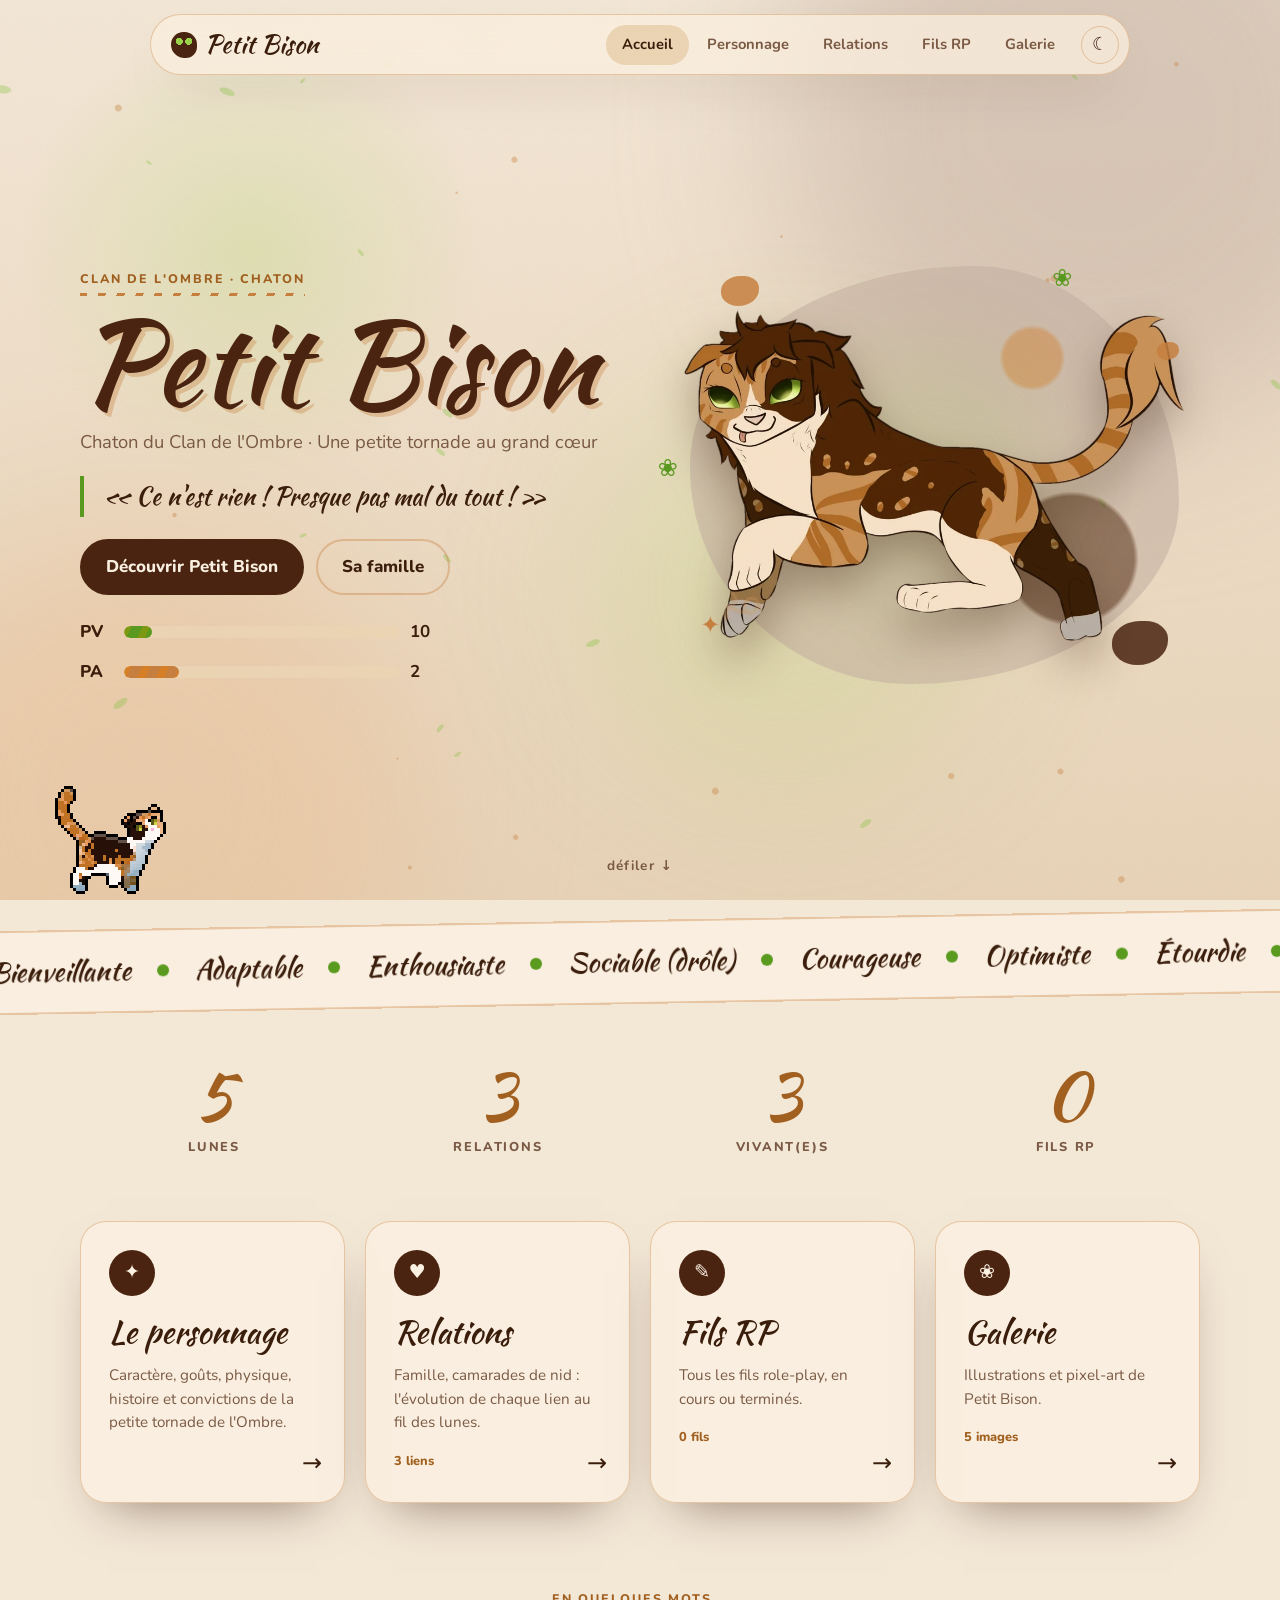
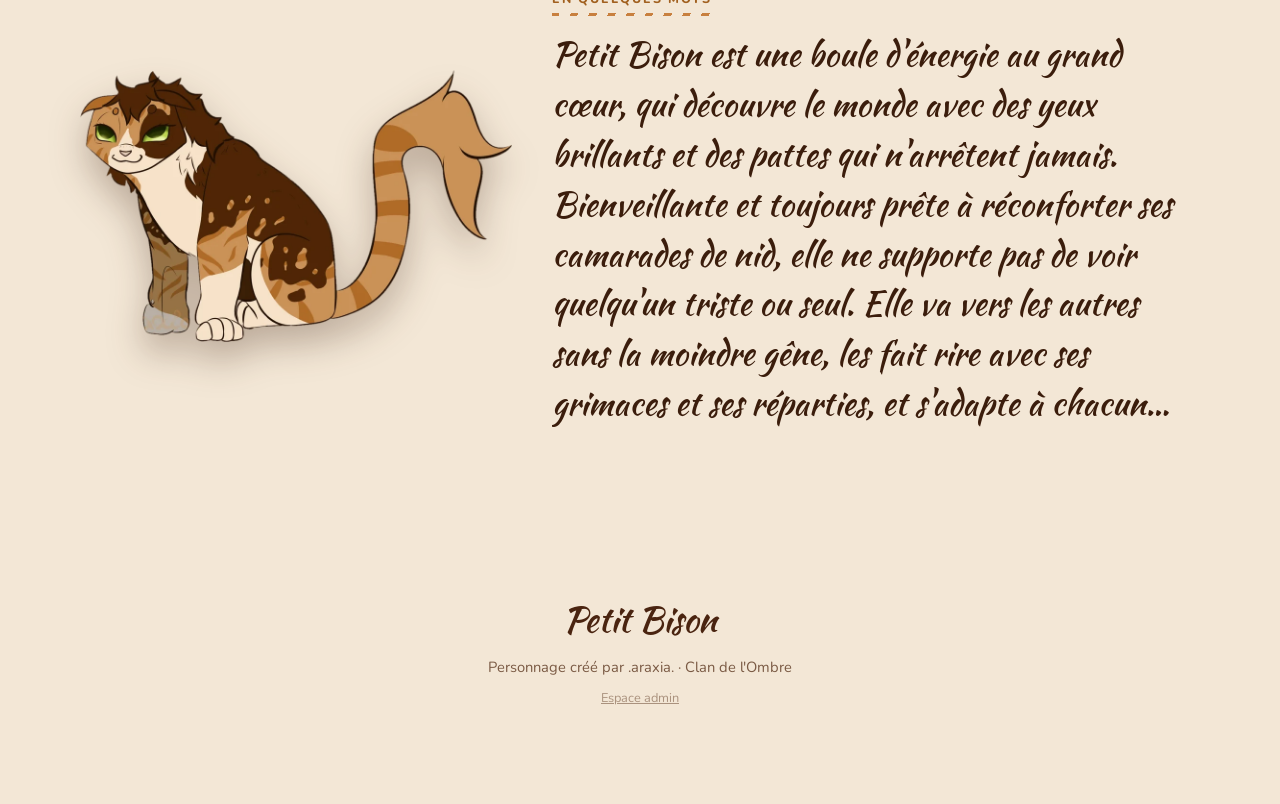
==== index.html @ b5714b4d "Déploiement" ====
<!doctype html>
<html lang="fr">
<head>
  <meta charset="utf-8">
  <meta name="viewport" content="width=device-width, initial-scale=1">
  <title>Petit Bison — Chaton du Clan de l'Ombre</title>
  <meta name="description" content="Petit Bison, chaton du Clan de l'Ombre : fiche, relations, fils RP et galerie.">
  <meta name="theme-color" content="#f1e4d2">
  <link rel="icon" href="assets/sprite-regard.png" type="image/png">
  <link rel="preload" as="image" href="assets/bison-saute.webp" fetchpriority="high">
  <link rel="preconnect" href="https://fonts.googleapis.com">
  <link rel="preconnect" href="https://fonts.gstatic.com" crossorigin>
  <link href="https://fonts.googleapis.com/css2?family=Kaushan+Script&family=Nunito:wght@400;600;700;800&display=swap" rel="stylesheet">
  <link rel="stylesheet" href="css/style.css">
  <script>try{var t=localStorage.getItem("pb-theme");if(t)document.documentElement.dataset.theme=t}catch(e){}</script>
</head>
<body>
  <div class="mist" aria-hidden="true"><i></i><i></i><i></i></div>
  <canvas id="fx" aria-hidden="true"></canvas>
  <div class="glow" aria-hidden="true"></div>

  <a class="skip" href="#app">Aller au contenu</a>
  <header class="nav" id="nav">
    <a class="brand" href="#/"><span class="brand-mark" aria-hidden="true"></span>Petit Bison</a>
    <nav id="menu" aria-label="Navigation principale"></nav>
    <button class="icon-btn" id="theme" aria-label="Changer d'ambiance (jour / brume)" title="Jour / Brume">☾</button>
    <button class="icon-btn burger" id="burger" aria-label="Menu" aria-expanded="false">☰</button>
  </header>

  <main id="app" aria-live="polite"><p class="loading">Chargement…</p></main>

  <footer>
    <p class="foot-title">Petit Bison</p>
    <p><span id="foot-text">Personnage créé par</span> <span id="credits">.araxia.</span> · Clan de l'Ombre</p>
    <p><a href="admin.html" class="admin-link">Espace admin</a></p>
  </footer>

  <div id="mascot" class="mascot" hidden aria-hidden="true"><img alt="" width="111" height="108"></div>

  <div id="lightbox" class="lightbox" hidden role="dialog" aria-modal="true" aria-label="Image agrandie">
    <button class="lb-close" aria-label="Fermer">✕</button>
    <button class="lb-nav prev" aria-label="Précédente">‹</button>
    <figure><img alt=""><figcaption></figcaption></figure>
    <button class="lb-nav next" aria-label="Suivante">›</button>
  </div>

  <script src="js/config.js"></script>
  <script src="js/content.js"></script>
  <script src="js/fx.js" defer></script>
  <script src="js/site.js" defer></script>
</body>
</html>
---- css/style.css ----
:root {
  --bg: #f3e7d6; --bg2: #e8d3b8; --milk: #fbf1e2; --sand: #ecd5b4; --peach: #e9bf93; --taupe: #c4b0a0;
  --gold: #c8803f; --gold-d: #a1601f; --choc: #4a2410; --ink: #3b1d0c; --ink-soft: #7a5a44;
  --eye: #5a9a1f; --eye-l: #9bd44a; --on-primary: #fbf1e2; --primary: #4a2410;
  --card: rgba(251, 241, 226, .74); --card-b: rgba(200, 128, 63, .38); --shadow: 0 24px 50px -28px rgba(59, 29, 12, .6);
  --radius: 26px; --ease: cubic-bezier(.2, .8, .2, 1);
  --stripes: repeating-linear-gradient(115deg, var(--gold) 0 7px, transparent 7px 17px);
  --px: 0; --py: 0;
}
:root[data-theme="night"] {
  --bg: #170f0a; --bg2: #21150d; --milk: #2b1c11; --sand: #3d2a1b; --peach: #6a4326; --taupe: #5b4a3d;
  --gold: #e39a55; --gold-d: #f0b273; --choc: #f6e6d0; --ink: #f6e6d0; --ink-soft: #bfa68e;
  --eye: #a5e04e; --eye-l: #c7f080; --on-primary: #1c1109; --primary: #a5e04e;
  --card: rgba(246, 230, 208, .055); --card-b: rgba(227, 154, 85, .3); --shadow: 0 24px 60px -28px rgba(0, 0, 0, .85);
}
* { box-sizing: border-box; }
html { scroll-behavior: smooth; scroll-padding-top: 90px; }
body {
  margin: 0; color: var(--ink); background: var(--bg); overflow-x: hidden;
  font: 17px/1.75 "Nunito", system-ui, sans-serif; transition: background .6s, color .6s;
}
body.noscroll { overflow: hidden; }
h1, h2, h3, .brand, blockquote, .big-quote, .foot-title { font-family: "Kaushan Script", "Brush Script MT", cursive; font-weight: 400; }
a { color: inherit; }
img { max-width: 100%; height: auto; }
[hidden] { display: none !important; }
.wrap { width: min(1120px, 100% - 40px); margin-inline: auto; }
::selection { background: var(--eye-l); color: #1c1109; }
.skip { position: absolute; left: -999px; top: 8px; z-index: 200; background: var(--primary); color: var(--on-primary); padding: 8px 14px; border-radius: 99px; }
.skip:focus { left: 12px; }
:focus-visible { outline: 3px solid var(--eye); outline-offset: 3px; border-radius: 8px; }

/* ---------- ambiance ---------- */
.mist { position: fixed; inset: 0; z-index: -3; overflow: hidden; background: linear-gradient(180deg, var(--bg), var(--bg2)); transition: background .6s; }
.mist i { position: absolute; border-radius: 50%; filter: blur(80px); opacity: .6; animation: drift 28s ease-in-out infinite alternate; will-change: transform; }
.mist i:nth-child(1) { width: 640px; height: 640px; background: var(--taupe); top: -200px; right: -140px; opacity: .55; }
.mist i:nth-child(2) { width: 560px; height: 560px; background: var(--peach); bottom: -180px; left: -140px; opacity: .45; animation-delay: -9s; }
.mist i:nth-child(3) { width: 420px; height: 420px; background: var(--eye-l); top: 42%; left: 45%; opacity: .16; animation-delay: -16s; }
:root[data-theme="night"] .mist i:nth-child(1) { background: #3a4a32; opacity: .5; }
:root[data-theme="night"] .mist i:nth-child(2) { background: #5a3418; opacity: .4; }
:root[data-theme="night"] .mist i:nth-child(3) { background: #7bc23a; opacity: .12; }
@keyframes drift { to { transform: translate(60px, 50px) scale(1.12); } }
#fx { position: fixed; inset: 0; z-index: -2; pointer-events: none; }
.glow { position: fixed; top: 0; left: 0; width: 500px; height: 500px; z-index: -1; pointer-events: none; border-radius: 50%;
  background: radial-gradient(circle, rgba(155, 212, 74, .2), transparent 65%); transition: transform .35s var(--ease); }
body::before { /* grain */
  content: ""; position: fixed; inset: 0; z-index: 100; pointer-events: none; opacity: .05; mix-blend-mode: multiply;
  background-image: url("data:image/svg+xml;utf8,<svg xmlns='http://www.w3.org/2000/svg' width='160' height='160'><filter id='n'><feTurbulence type='fractalNoise' baseFrequency='.9' numOctaves='2'/></filter><rect width='100%' height='100%' filter='url(%23n)'/></svg>");
}
:root[data-theme="night"] body::before { mix-blend-mode: screen; opacity: .05; }

/* ---------- navigation ---------- */
.nav {
  position: fixed; top: 14px; left: 50%; translate: -50% 0; z-index: 50; width: min(980px, 100% - 24px);
  display: flex; align-items: center; gap: 10px; padding: 8px 10px 8px 20px; border-radius: 99px;
  background: var(--card); border: 1.5px solid var(--card-b); backdrop-filter: blur(16px) saturate(1.3);
  box-shadow: var(--shadow); transition: padding .3s, background .4s; animation: dropIn .9s var(--ease) both;
}
.nav.stuck { padding-block: 5px; }
@keyframes dropIn { from { opacity: 0; translate: -50% -30px; } }
.brand { font-size: 1.55rem; text-decoration: none; white-space: nowrap; margin-right: auto; display: flex; align-items: center; gap: 8px; }
.brand-mark { width: 26px; height: 26px; border-radius: 50% 50% 45% 55%; background: radial-gradient(circle at 32% 36%, var(--eye-l) 0 14%, transparent 15%), radial-gradient(circle at 68% 36%, var(--eye-l) 0 14%, transparent 15%), var(--choc); display: inline-block; animation: blink 6s infinite; }
@keyframes blink { 0%, 94%, 100% { scale: 1 1; } 97% { scale: 1 .85; } }
#menu { position: relative; display: flex; gap: 2px; }
#menu a { position: relative; z-index: 1; text-decoration: none; padding: 7px 16px; border-radius: 99px; font-weight: 700; font-size: .92rem; color: var(--ink-soft); transition: color .25s; }
#menu a:hover, #menu a.on { color: var(--ink); }
#menu .pill { position: absolute; top: 0; bottom: 0; left: 0; border-radius: 99px; background: var(--sand); z-index: 0; transition: transform .45s var(--ease), width .45s var(--ease), opacity .3s; opacity: 0; }
:root[data-theme="night"] #menu .pill { background: rgba(227, 154, 85, .2); }
.icon-btn { width: 38px; height: 38px; border-radius: 50%; border: 1.5px solid var(--card-b); background: transparent; color: var(--ink); font-size: 1.1rem; cursor: pointer; transition: .3s; }
.icon-btn:hover { background: var(--sand); rotate: 20deg; }
.burger { display: none; }

/* ---------- transitions de page ---------- */
#app { min-height: 80vh; transition: opacity .2s, translate .2s; }
#app.leave { opacity: 0; translate: 0 10px; }
#app.enter { animation: pageIn .6s var(--ease); }
@keyframes pageIn { from { opacity: 0; translate: 0 18px; } }
.loading { text-align: center; padding: 40vh 0 0; color: var(--ink-soft); font-style: italic; }
.rv { opacity: 0; translate: 0 26px; transition: opacity .7s var(--ease), translate .7s var(--ease); transition-delay: calc(var(--i, 0) * 70ms); }
.rv.in { opacity: 1; translate: 0 0; }

/* ---------- boutons & petits éléments ---------- */
.btn { font: inherit; font-weight: 800; padding: 11px 24px; border-radius: 99px; border: 2px solid var(--primary); background: transparent; color: var(--ink); cursor: pointer; text-decoration: none; display: inline-block; transition: .3s var(--ease); }
.btn:hover { translate: 0 -3px; box-shadow: 0 10px 22px -12px var(--choc); }
.btn.primary { background: var(--primary); color: var(--on-primary); }
.btn.primary:hover { box-shadow: 0 0 0 5px rgba(155, 212, 74, .35); }
.btn.ghost { border-color: var(--card-b); }
.btn.small { padding: 6px 16px; font-size: .85rem; }
.kicker { display: inline-block; font-weight: 800; font-size: .78rem; letter-spacing: .16em; text-transform: uppercase; color: var(--gold-d); padding-bottom: 6px; background: var(--stripes) bottom/100% 3px no-repeat; }
:root[data-theme="night"] .kicker { color: var(--gold); }
.muted { color: var(--ink-soft); font-size: .9rem; }
.tag { display: inline-block; font-size: .76rem; font-weight: 800; padding: 2px 12px; border-radius: 99px; background: var(--primary); color: var(--on-primary); }
.tag.soft { background: var(--sand); color: var(--ink); }
:root[data-theme="night"] .tag.soft { background: rgba(227, 154, 85, .18); }
.tag.pj { background: var(--eye); color: #14200a; }
.chips { display: flex; flex-wrap: wrap; gap: 6px; margin: 8px 0; }
.empty { text-align: center; color: var(--ink-soft); padding: 50px 0; font-style: italic; }

/* ---------- accueil ---------- */
.hero { min-height: 100vh; display: grid; align-items: center; padding: 120px 0 70px; position: relative; }
.hero-grid { display: grid; grid-template-columns: 1.05fr 1fr; gap: 30px; align-items: center; }
.big { font-size: clamp(3.6rem, 9vw, 7.4rem); line-height: .95; margin: 12px 0 8px; color: var(--choc); text-shadow: 4px 4px 0 rgba(200, 128, 63, .35); }
:root[data-theme="night"] .big { text-shadow: 0 0 40px rgba(165, 224, 78, .3); }
.big .w { display: inline-block; white-space: nowrap; }
.big .ch { display: inline-block; opacity: 0; translate: 0 40px; rotate: -8deg; animation: pop .8s var(--ease) forwards; animation-delay: calc(var(--n) * 60ms + .2s); }
@keyframes pop { to { opacity: 1; translate: 0 0; rotate: 0deg; } }
.sub { font-size: 1.15rem; color: var(--ink-soft); margin: 0 0 6px; }
blockquote { margin: 18px 0; padding: 4px 0 4px 20px; border-left: 4px solid var(--eye); font-size: 1.5rem; line-height: 1.4; color: var(--ink); }
.cta { display: flex; gap: 12px; flex-wrap: wrap; margin: 22px 0; }
.stats { display: grid; gap: 10px; max-width: 360px; }
.stat { display: grid; grid-template-columns: 34px 1fr 30px; align-items: center; gap: 10px; font-weight: 800; }
.stat .bar { height: 12px; border-radius: 99px; background: var(--sand); overflow: hidden; }
.stat .bar i { display: block; height: 100%; width: 0; border-radius: 99px; background: var(--stripes), var(--eye); background-blend-mode: soft-light; transition: width 1.4s var(--ease) .3s; }
.stat.pa .bar i { background: var(--stripes), var(--gold); background-blend-mode: soft-light; }
.stat.in .bar i { width: var(--w); }

.portrait { position: relative; margin: 0; aspect-ratio: 1.12; display: grid; place-items: center; }
.portrait .blob { position: absolute; inset: 6% 4%; background: radial-gradient(circle at 22% 26%, var(--gold) 0 9%, transparent 10%), radial-gradient(circle at 78% 70%, var(--choc) 0 13%, transparent 14%), radial-gradient(circle at 70% 22%, var(--gold) 0 6%, transparent 7%), var(--taupe);
  opacity: .55; border-radius: 58% 42% 55% 45% / 48% 56% 44% 52%; animation: morph 14s ease-in-out infinite alternate; translate: calc(var(--px) * -14px) calc(var(--py) * -10px); }
@keyframes morph { 50% { border-radius: 42% 58% 46% 54% / 56% 44% 56% 44%; rotate: 4deg; } 100% { border-radius: 52% 48% 60% 40% / 44% 58% 42% 56%; rotate: -3deg; } }
.portrait .aura { position: absolute; inset: 12%; background: radial-gradient(circle, rgba(155, 212, 74, .35), transparent 65%); filter: blur(30px); }
.portrait .cat { position: relative; width: 94%; translate: calc(var(--px) * 16px) calc(var(--py) * 10px); animation: float 6s ease-in-out infinite; filter: drop-shadow(0 22px 22px rgba(59, 29, 12, .35)); }
@keyframes float { 50% { transform: translateY(-12px) rotate(-1deg); } }
.portrait .cat img { display: block; width: 100%; }
.spot { position: absolute; border-radius: 50% 40% 55% 45%; background: var(--choc); opacity: .85; animation: float 7s ease-in-out infinite; }
.spot.s1 { width: 38px; height: 30px; top: 8%; left: 10%; background: var(--gold); }
.spot.s2 { width: 56px; height: 44px; bottom: 10%; right: 6%; animation-delay: -2s; }
.spot.s3 { width: 22px; height: 18px; top: 22%; right: 4%; background: var(--gold); animation-delay: -4s; }
.petal { position: absolute; color: var(--eye); font-size: 1.5rem; animation: float 5s ease-in-out infinite; }
.petal.p1 { top: 4%; right: 24%; } .petal.p2 { bottom: 14%; left: 6%; animation-delay: -1.5s; color: var(--gold); } .petal.p3 { top: 44%; left: -2%; animation-delay: -3s; }
.scroll-hint { position: absolute; bottom: 22px; left: 50%; translate: -50% 0; text-decoration: none; color: var(--ink-soft); font-weight: 700; font-size: .85rem; letter-spacing: .1em; animation: bob 2s ease-in-out infinite; }
@keyframes bob { 50% { translate: -50% 6px; } }

.marquee { overflow: hidden; padding: 16px 0; border-block: 2px solid var(--card-b); background: var(--card); transform: rotate(-1deg); margin: 20px -10px; }
.marquee .track { display: flex; gap: 26px; width: max-content; animation: marq 40s linear infinite; font-family: "Kaushan Script", cursive; font-size: 1.7rem; }
.marquee i { width: 12px; height: 12px; border-radius: 50%; background: var(--eye); align-self: center; }
@keyframes marq { to { translate: -50% 0; } }
.numbers { display: grid; grid-template-columns: repeat(4, 1fr); gap: 16px; margin-block: 60px; text-align: center; }
.num b { display: block; font: 400 clamp(2.6rem, 6vw, 4.2rem)/1 "Kaushan Script", cursive; color: var(--gold-d); }
.num span { font-weight: 800; font-size: .8rem; letter-spacing: .14em; text-transform: uppercase; color: var(--ink-soft); }
.portals { display: grid; grid-template-columns: repeat(auto-fit, minmax(240px, 1fr)); gap: 20px; margin-bottom: 80px; }
.portal { position: relative; display: block; padding: 28px; border-radius: var(--radius); text-decoration: none; background: var(--card); border: 1.5px solid var(--card-b); box-shadow: var(--shadow); overflow: hidden; }
.portal h2 { margin: 8px 0 4px; font-size: 2rem; }
.portal p { margin: 0 0 10px; color: var(--ink-soft); font-size: .95rem; line-height: 1.55; }
.portal em { font-style: normal; font-weight: 800; font-size: .8rem; color: var(--gold-d); }
.p-ico { display: grid; place-items: center; width: 46px; height: 46px; border-radius: 50%; background: var(--primary); color: var(--on-primary); font-size: 1.2rem; }
.arrow { position: absolute; right: 22px; bottom: 18px; font-size: 1.5rem; transition: translate .3s var(--ease); }
.portal:hover .arrow { translate: 8px 0; }
.manifesto { display: grid; grid-template-columns: .8fr 1.2fr; gap: 40px; align-items: center; margin-bottom: 110px; }
.manifesto .sit { width: 100%; filter: drop-shadow(0 18px 18px rgba(59, 29, 12, .3)); }
.manifesto:not(:has(.sit)) { grid-template-columns: 1fr; text-align: center; }
.big-quote { font-size: clamp(1.4rem, 2.6vw, 2.1rem); line-height: 1.5; margin: 14px 0 0; display: -webkit-box; -webkit-line-clamp: 8; -webkit-box-orient: vertical; overflow: hidden; }

/* tilt (cartes) */
.tilt { transform: perspective(900px) rotateX(var(--rx, 0deg)) rotateY(var(--ry, 0deg)); transition: transform .25s var(--ease), box-shadow .3s; position: relative; }
.tilt::after { content: ""; position: absolute; inset: 0; border-radius: inherit; pointer-events: none; opacity: 0; transition: opacity .3s; background: radial-gradient(circle at var(--mx, 50%) var(--my, 50%), rgba(155, 212, 74, .2), transparent 55%); }
.tilt:hover::after { opacity: 1; }

/* ---------- pages ---------- */
.page { padding: 130px 0 110px; }
.page-head { text-align: center; margin-bottom: 26px; }
.page-head h1 { font-size: clamp(2.8rem, 7vw, 5rem); margin: 8px 0 0; color: var(--choc); line-height: 1.05; }
.lead { color: var(--ink-soft); font-size: 1.1rem; margin: 6px auto 0; max-width: 640px; }
.tabs { display: flex; flex-wrap: wrap; justify-content: center; gap: 6px; margin: 22px 0 44px; }
.tabs a { text-decoration: none; padding: 8px 20px; border-radius: 99px; font-weight: 800; font-size: .9rem; border: 1.5px solid var(--card-b); background: var(--card); transition: .25s; }
.tabs a:hover { translate: 0 -2px; }
.tabs a.on { background: var(--primary); color: var(--on-primary); border-color: var(--primary); }
.sub-h { font-size: 2.3rem; margin: 54px 0 18px; color: var(--choc); display: flex; align-items: center; gap: 14px; }
.sub-h::after { content: ""; flex: 1; height: 5px; border-radius: 4px; background: var(--stripes); opacity: .5; }
.prose { max-width: 800px; margin-inline: auto; }
.prose p { margin: 0 0 18px; }
.grid { display: grid; grid-template-columns: repeat(auto-fill, minmax(300px, 1fr)); gap: 18px; }
.card { padding: 24px 26px; border-radius: var(--radius); background: var(--card); border: 1.5px solid var(--card-b); box-shadow: var(--shadow); overflow: hidden; }
.card::before { content: ""; position: absolute; top: 0; left: 24px; width: 70px; height: 6px; border-radius: 0 0 6px 6px; background: var(--gold); }
.card.good::before { background: var(--eye); }
.card.flaw::before { background: var(--choc); }
:root[data-theme="night"] .card.flaw::before { background: var(--gold); }
.card h3 { margin: 8px 0 8px; font-size: 1.7rem; line-height: 1.2; }
.card p { margin: 0; font-size: .96rem; line-height: 1.7; color: var(--ink-soft); }
.list { max-width: 800px; margin: 12px auto; }
.facts { display: grid; grid-template-columns: repeat(auto-fit, minmax(210px, 1fr)); gap: 14px; margin: 0; }
.facts div { padding: 16px 20px; border-radius: 20px; background: var(--card); border: 1.5px solid var(--card-b); }
.facts dt { font-size: .72rem; letter-spacing: .14em; text-transform: uppercase; font-weight: 800; color: var(--gold-d); }
.facts dd { margin: 2px 0 0; font-weight: 700; }
.names { list-style: none; padding: 0; margin: 0; display: grid; grid-template-columns: repeat(auto-fit, minmax(240px, 1fr)); gap: 16px; }
.names li { padding: 22px; border-radius: var(--radius); background: var(--card); border: 1.5px solid var(--card-b); text-align: center; }
.names .step { display: inline-block; font-size: .72rem; font-weight: 800; letter-spacing: .14em; text-transform: uppercase; color: var(--on-primary); background: var(--primary); border-radius: 99px; padding: 2px 14px; }
.names strong { display: block; margin: 10px 0 4px; font: 400 2rem/1.15 "Kaushan Script", cursive; }
.names p { margin: 0; color: var(--ink-soft); font-size: .92rem; line-height: 1.6; }
.timeline { list-style: none; margin: 30px auto; padding: 0 0 0 34px; max-width: 800px; position: relative; }
.timeline::before { content: ""; position: absolute; left: 14px; top: 8px; bottom: 8px; width: 5px; border-radius: 4px; background: var(--stripes); opacity: .55; }
.timeline li { position: relative; margin-bottom: 22px; }
.timeline .dot { position: absolute; left: -34px; top: 4px; width: 30px; height: 30px; border-radius: 50%; background: var(--primary); color: var(--on-primary); display: grid; place-items: center; font-weight: 800; font-size: .8rem; }
.timeline p { margin: 0; padding: 14px 20px; border-radius: 18px; background: var(--card); border: 1.5px solid var(--card-b); }
.phases .dot.age { width: 56px; height: 56px; left: -48px; top: 0; flex-direction: column; line-height: 1; font-size: 1.1rem; }
.phases .dot small { font-size: .55rem; text-transform: uppercase; letter-spacing: .08em; }
.phases { padding-left: 48px; } .phases::before { left: 26px; }
.phase { padding: 16px 20px; border-radius: 18px; background: var(--card); border: 1.5px solid var(--card-b); }
.phase p { padding: 0; border: 0; background: none; margin: 6px 0 0; }
.phase-top { display: flex; gap: 10px; align-items: center; }

/* relations */
.legend { display: flex; flex-wrap: wrap; justify-content: center; gap: 8px 22px; margin-bottom: 18px; font-size: .85rem; color: var(--ink-soft); }
.lg { display: inline-flex; align-items: center; gap: 6px; }
.filters { display: flex; flex-wrap: wrap; gap: 10px; margin-bottom: 28px; }
.filters input, .filters select { font: inherit; font-size: .95rem; padding: 10px 18px; border-radius: 99px; border: 1.5px solid var(--card-b); background: var(--card); color: var(--ink); }
.filters input { flex: 1; min-width: 220px; }
.filters option { background: var(--milk); color: var(--ink); }
.rels { grid-template-columns: repeat(auto-fill, minmax(270px, 1fr)); }
.rel { display: flex; gap: 16px; align-items: center; padding: 18px; border-radius: var(--radius); text-decoration: none; background: var(--card); border: 1.5px solid var(--card-b); box-shadow: var(--shadow); }
.rel h3 { margin: 0; font-size: 1.5rem; line-height: 1.15; }
.rel p { margin: 0 0 6px; }
.rel-foot { display: flex; gap: 8px; align-items: center; flex-wrap: wrap; }
.avatar { flex: none; width: 74px; height: 74px; border-radius: 50%; overflow: hidden; display: grid; place-items: center; border: 3px solid var(--gold); background: var(--sand); }
.avatar.xl { width: 130px; height: 130px; }
.avatar img { width: 100%; height: 100%; object-fit: cover; }
.avatar.mono { background: hsl(var(--hue) 38% 62%); color: #fff; font: 400 1.7rem "Kaushan Script", cursive; }
.avatar.xl.mono { font-size: 3rem; }
.h { font-size: .95rem; } .h.r { color: #d6483c; } .h.g { color: #8f9aa3; } .h.s { color: var(--gold); } .h.d { filter: grayscale(.3); }
.appr { display: inline-flex; letter-spacing: -2px; }
.back { display: inline-block; text-decoration: none; font-weight: 800; margin-bottom: 18px; color: var(--ink-soft); }
.rel-hero { display: flex; gap: 26px; align-items: center; flex-wrap: wrap; }
.rel-hero h1 { margin: 4px 0; font-size: clamp(2.4rem, 6vw, 4rem); line-height: 1.05; }
.graph { width: 100%; max-width: 700px; display: block; margin: 0 auto 20px; }
.graph .axis { stroke: var(--card-b); stroke-dasharray: 5 6; } .graph .curve { fill: none; stroke: var(--eye); stroke-width: 4; stroke-linecap: round; stroke-linejoin: round; }
.graph .pt { fill: var(--gold); stroke: var(--bg); stroke-width: 3; } .graph .lab { fill: var(--ink-soft); font: 700 12px "Nunito", sans-serif; }

/* fils */
.fils { grid-template-columns: repeat(auto-fill, minmax(320px, 1fr)); }
.fil h3 { font-size: 1.6rem; }
.fil-top { display: flex; justify-content: space-between; align-items: center; margin-top: 6px; }
.status { font-size: .74rem; font-weight: 800; padding: 2px 12px; border-radius: 99px; background: var(--sand); color: var(--ink); }
.status.live { background: var(--eye); color: #14200a; }
.fil .btn { margin-top: 8px; }

/* galerie */
.masonry { columns: 3 260px; column-gap: 16px; }
.shot { margin: 0 0 16px; break-inside: avoid; border-radius: 22px; overflow: hidden; cursor: zoom-in; border: 1.5px solid var(--card-b); background: var(--taupe); box-shadow: var(--shadow); }
.shot img { display: block; width: 100%; image-rendering: auto; }
.shot img[src$=".png"] { image-rendering: pixelated; padding: 20px; background: var(--sand); }
.shot figcaption { padding: 10px 16px; font-weight: 700; font-size: .9rem; background: var(--card); }
.lightbox { position: fixed; inset: 0; z-index: 150; display: grid; place-items: center; background: rgba(23, 15, 10, .88); backdrop-filter: blur(6px); animation: pageIn .3s; }
.lightbox figure { margin: 0; max-width: min(92vw, 1100px); text-align: center; color: #f6e6d0; }
.lightbox img { max-height: 78vh; border-radius: 16px; }
.lightbox img[src$=".png"] { image-rendering: pixelated; background: var(--taupe); padding: 24px; min-width: 40vmin; }
.lightbox figcaption { margin-top: 10px; }
.lb-close, .lb-nav { position: absolute; background: rgba(246, 230, 208, .12); color: #f6e6d0; border: 0; border-radius: 50%; width: 48px; height: 48px; font-size: 1.5rem; cursor: pointer; }
.lb-close { top: 18px; right: 18px; } .lb-nav { top: 50%; translate: 0 -50%; } .lb-nav.prev { left: 18px; } .lb-nav.next { right: 18px; }
.lb-close:hover, .lb-nav:hover { background: var(--eye); color: #14200a; }

/* pied de page + mascotte */
footer { text-align: center; padding: 50px 20px 90px; color: var(--ink-soft); }
footer p { margin: 4px 0; font-size: .92rem; }
.foot-title { font-size: 2.2rem; color: var(--choc); margin: 0; }
.admin-link { font-size: .8rem; opacity: .6; }
.mascot { position: fixed; left: 0; bottom: 6px; z-index: 40; pointer-events: none; will-change: transform; }
.mascot img { display: block; height: 108px; width: auto; image-rendering: pixelated; }
.mascot.walking img { animation: step .5s steps(2) infinite; }
@keyframes step { 50% { translate: 0 -4px; } }

/* ---------- responsive ---------- */
@media (max-width: 860px) {
  .hero-grid, .manifesto { grid-template-columns: 1fr; }
  .hero { padding-top: 110px; } .portrait { order: -1; max-width: 520px; margin-inline: auto; }
  .numbers { grid-template-columns: repeat(2, 1fr); }
  .burger { display: block; }
  #menu { position: absolute; top: calc(100% + 8px); left: 0; right: 0; flex-direction: column; gap: 2px; padding: 10px; border-radius: 26px; background: var(--bg); border: 1.5px solid var(--card-b); box-shadow: var(--shadow); opacity: 0; pointer-events: none; translate: 0 -10px; transition: .3s var(--ease); }
  .menu-open #menu { opacity: 1; pointer-events: auto; translate: 0 0; }
  #menu .pill { display: none; } #menu a.on { background: var(--sand); }
}
@media (prefers-reduced-motion: reduce) {
  *, *::before, *::after { animation: none !important; transition: none !important; scroll-behavior: auto !important; }
  .rv, .big .ch { opacity: 1; translate: none; rotate: none; }
}
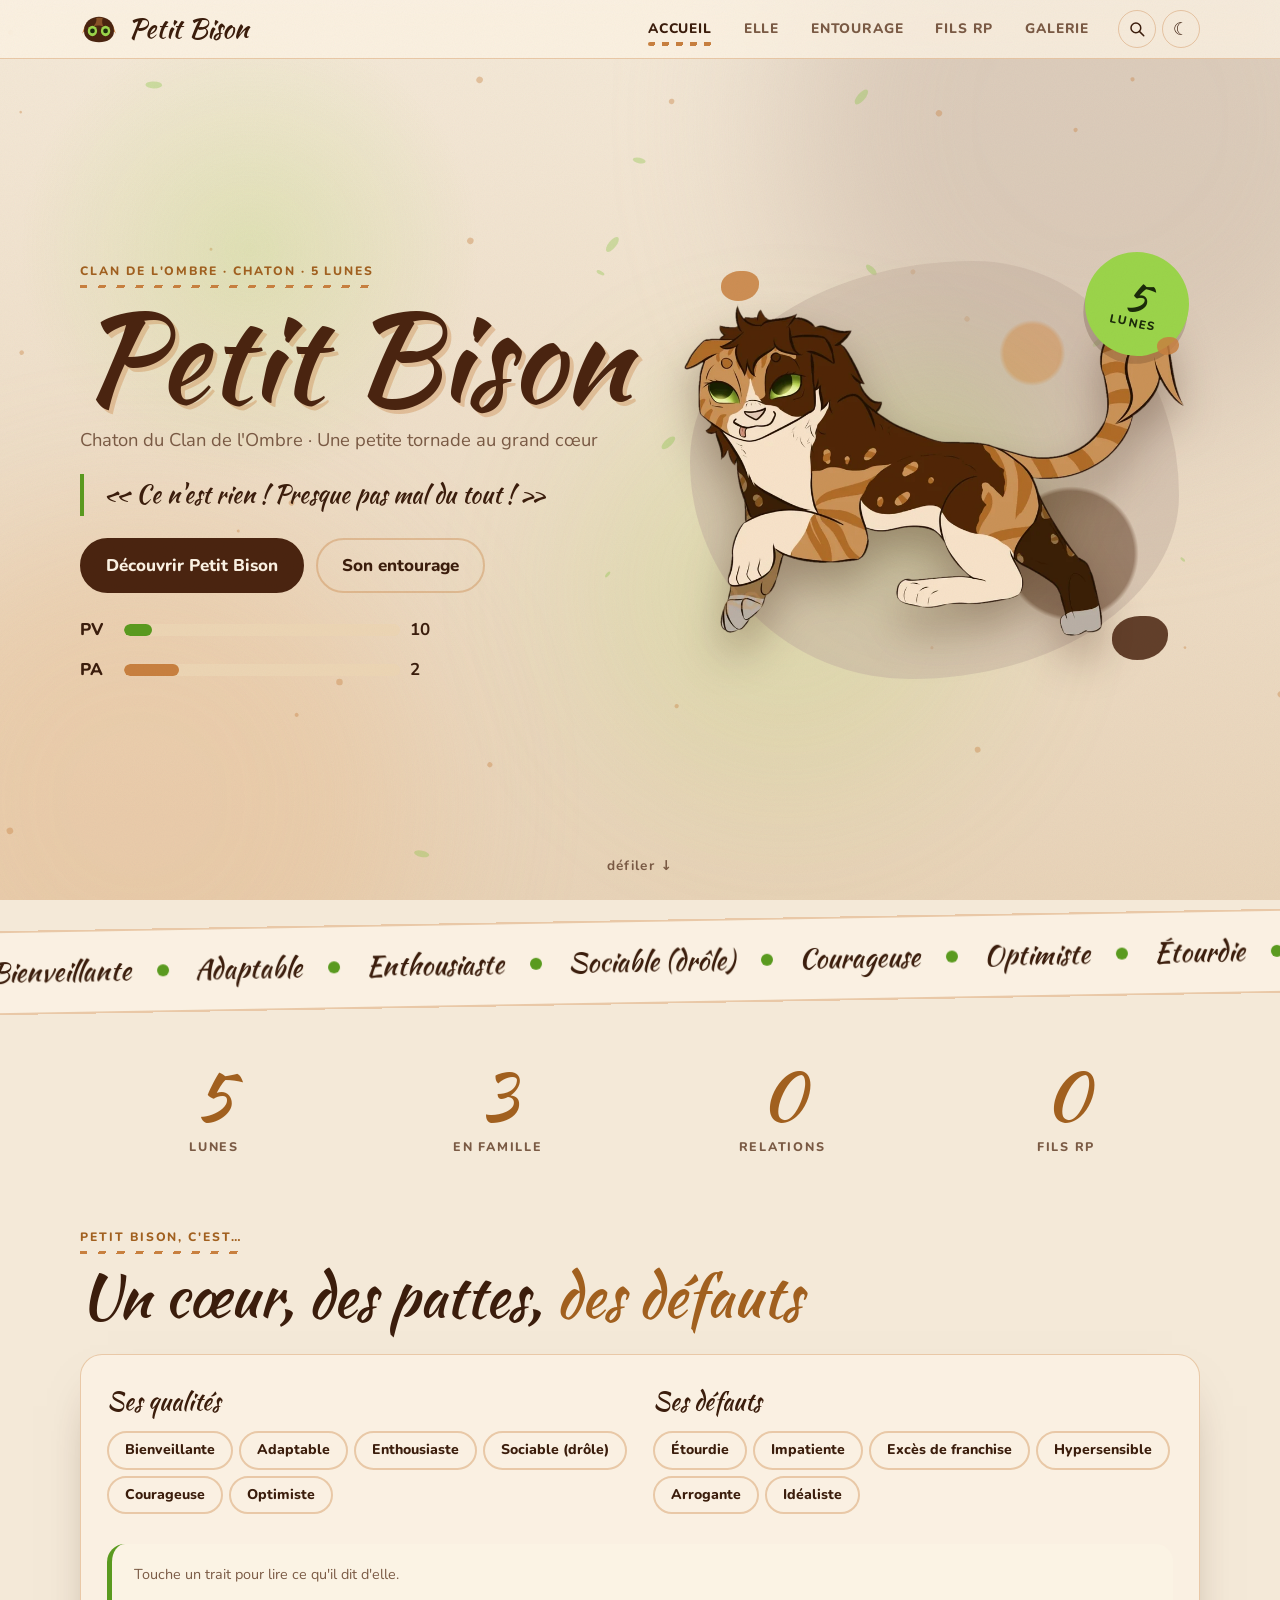
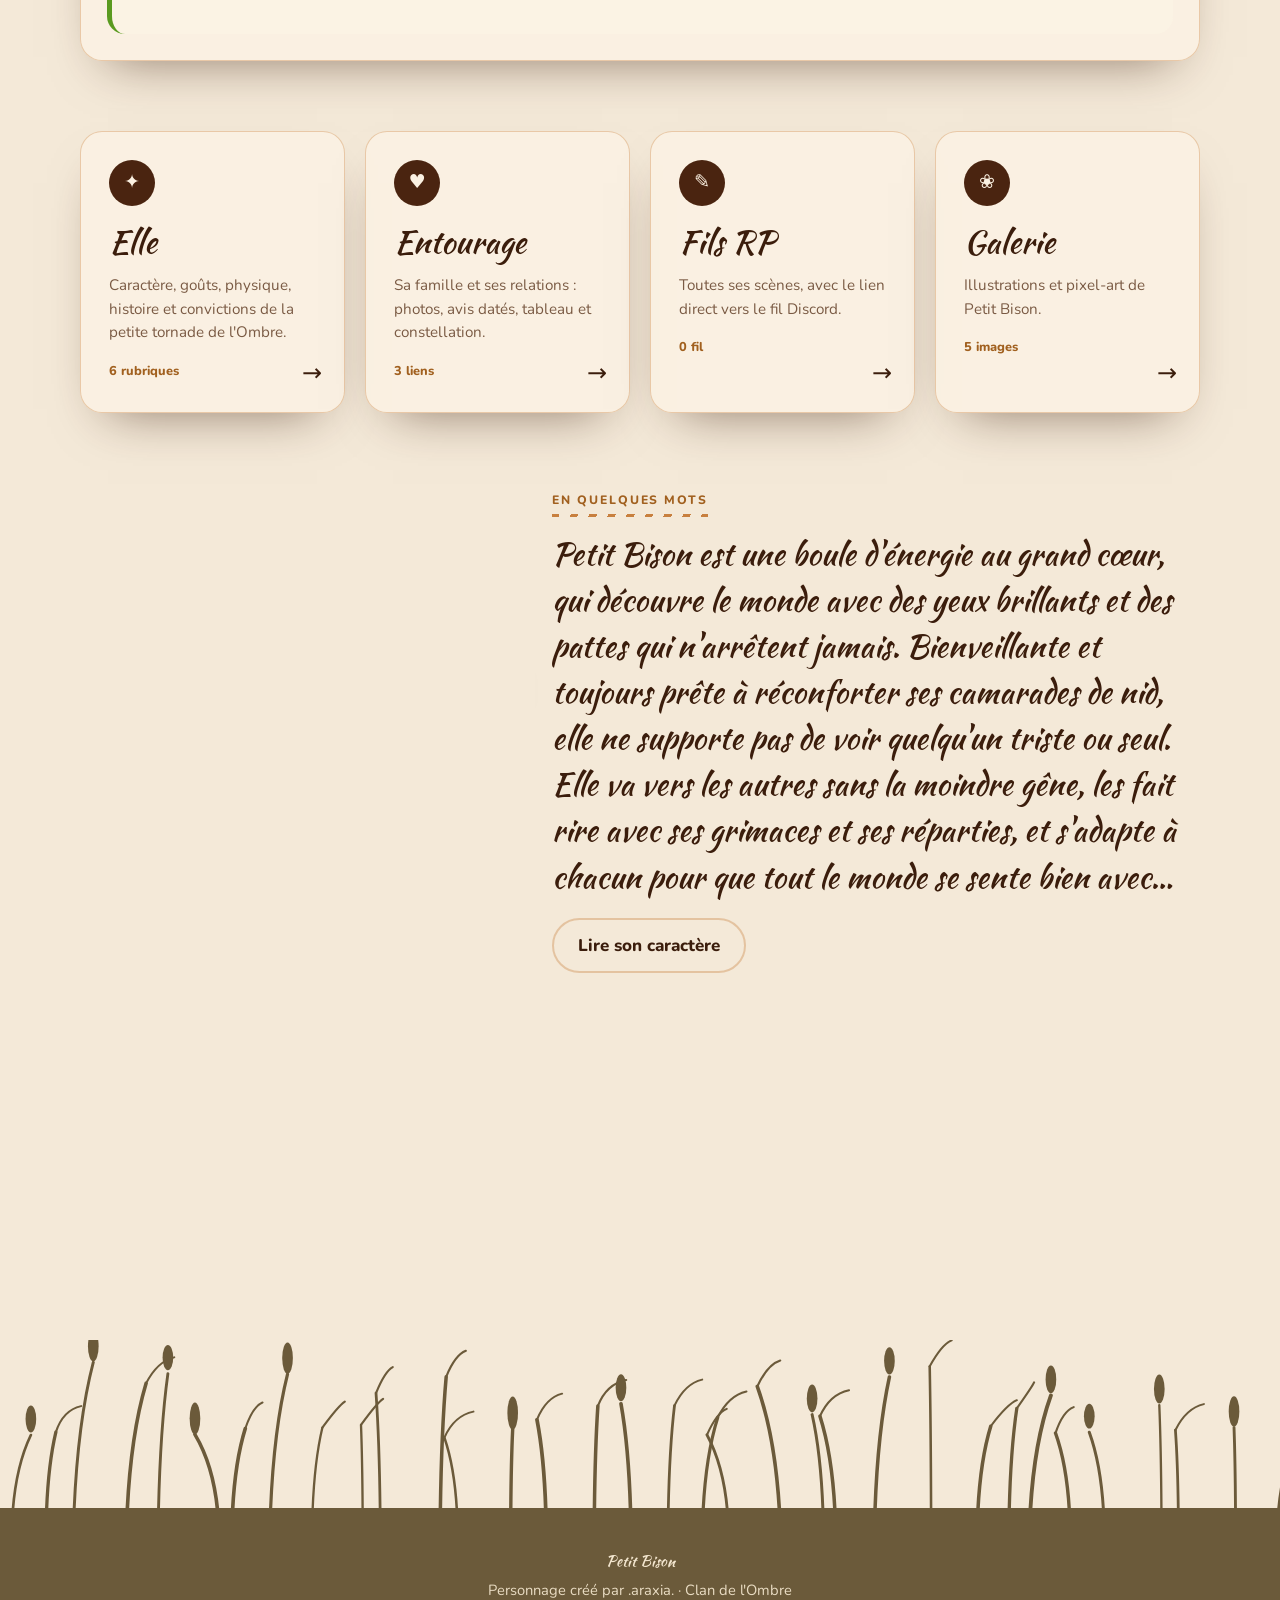
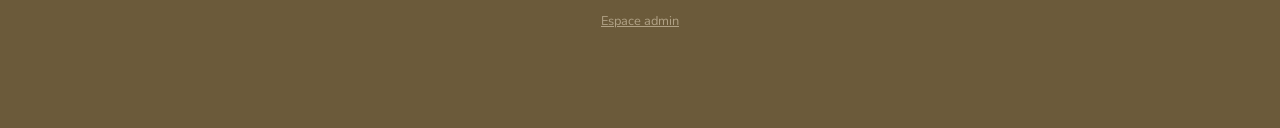
==== commit 854e8a93: "Déploiement" ====
--- a/index.html
+++ b/index.html
@@ -2,39 +2,61 @@
 <html lang="fr">
 <head>
   <meta charset="utf-8">
-  <meta name="viewport" content="width=device-width, initial-scale=1">
+  <meta name="viewport" content="width=device-width, initial-scale=1, viewport-fit=cover">
   <title>Petit Bison — Chaton du Clan de l'Ombre</title>
-  <meta name="description" content="Petit Bison, chaton du Clan de l'Ombre : fiche, relations, fils RP et galerie.">
-  <meta name="theme-color" content="#f1e4d2">
+  <meta name="description" content="Petit Bison, chaton du Clan de l'Ombre : fiche, famille, relations, fils RP et galerie.">
+  <meta name="theme-color" content="#f4e9d8">
+  <meta property="og:type" content="website">
+  <meta property="og:title" content="Petit Bison — Chaton du Clan de l'Ombre">
+  <meta property="og:description" content="Une petite tornade au grand cœur, aux yeux vert prairie.">
+  <meta property="og:locale" content="fr_FR">
   <link rel="icon" href="assets/sprite-regard.png" type="image/png">
+  <link rel="preload" href="assets/fonts/kaushan.woff2" as="font" type="font/woff2" crossorigin>
+  <link rel="preload" href="assets/fonts/nunito.woff2" as="font" type="font/woff2" crossorigin>
   <link rel="preload" as="image" href="assets/bison-saute.webp" fetchpriority="high">
-  <link rel="preconnect" href="https://fonts.googleapis.com">
-  <link rel="preconnect" href="https://fonts.gstatic.com" crossorigin>
-  <link href="https://fonts.googleapis.com/css2?family=Kaushan+Script&family=Nunito:wght@400;600;700;800&display=swap" rel="stylesheet">
-  <link rel="stylesheet" href="css/style.css">
+  <link rel="stylesheet" href="css/site.css?v=mvxz1gqn">
   <script>try{var t=localStorage.getItem("pb-theme");if(t)document.documentElement.dataset.theme=t}catch(e){}</script>
 </head>
 <body>
+  <a class="skip" href="#app">Aller au contenu</a>
+  <div class="progress" id="progress" aria-hidden="true"></div>
   <div class="mist" aria-hidden="true"><i></i><i></i><i></i></div>
   <canvas id="fx" aria-hidden="true"></canvas>
   <div class="glow" aria-hidden="true"></div>
 
-  <a class="skip" href="#app">Aller au contenu</a>
   <header class="nav" id="nav">
-    <a class="brand" href="#/"><span class="brand-mark" aria-hidden="true"></span>Petit Bison</a>
+    <a class="brand" href="#/" aria-label="Petit Bison, accueil">
+      <svg class="brand-mark" viewBox="0 0 40 32" aria-hidden="true">
+        <path d="M5 12 2 21l9-11zM35 12l3 9-9-11z" fill="var(--orange)"/>
+        <path d="M4 18C4 8 12 3 20 3s16 5 16 15c0 8-7 12-16 12S4 26 4 18z" fill="var(--logo)"/>
+        <path d="M17 4c1 4-1 7-3 9 4-1 8-1 11 1-2-3-2-7-1-10z" fill="var(--orange)" opacity=".5"/>
+        <ellipse cx="13" cy="18" rx="5" ry="5.6" fill="var(--eye-l)"/><ellipse cx="27" cy="18" rx="5" ry="5.6" fill="var(--eye-l)"/>
+        <circle class="pup" cx="13" cy="18" r="2.5"/><circle class="pup" cx="27" cy="18" r="2.5"/>
+      </svg>
+      <span class="brand-name">Petit Bison</span>
+    </a>
     <nav id="menu" aria-label="Navigation principale"></nav>
-    <button class="icon-btn" id="theme" aria-label="Changer d'ambiance (jour / brume)" title="Jour / Brume">☾</button>
-    <button class="icon-btn burger" id="burger" aria-label="Menu" aria-expanded="false">☰</button>
+    <div class="tools">
+      <button class="icon-btn" id="search-btn" aria-label="Rechercher (touche /)" title="Rechercher ( / )"><svg viewBox="0 0 24 24" width="18" height="18" aria-hidden="true"><circle cx="10.500" cy="10.500" r="6.500" fill="none" stroke="currentColor" stroke-width="2"/><path d="M15.500 15.500 21 21" stroke="currentColor" stroke-width="2" stroke-linecap="round"/></svg></button>
+      <button class="icon-btn" id="theme" aria-label="Changer d'ambiance (jour / brume)" title="Jour / Brume">☾</button>
+      <button class="icon-btn burger" id="burger" aria-label="Menu" aria-expanded="false" aria-controls="volet">☰</button>
+    </div>
   </header>
+  <nav class="sous" id="sous" aria-label="Sous-pages" hidden></nav>
+  <div class="volet" id="volet"><nav id="volet-nav" aria-label="Toutes les pages"></nav></div>
 
-  <main id="app" aria-live="polite"><p class="loading">Chargement…</p></main>
+  <main id="app" aria-live="polite"><p class="loading">Petit Bison arrive… (en trébuchant)</p></main>
 
   <footer>
-    <p class="foot-title">Petit Bison</p>
-    <p><span id="foot-text">Personnage créé par</span> <span id="credits">.araxia.</span> · Clan de l'Ombre</p>
-    <p><a href="admin.html" class="admin-link">Espace admin</a></p>
+    <svg class="reeds" id="reeds" viewBox="0 0 1200 170" preserveAspectRatio="none" aria-hidden="true"></svg>
+    <div class="foot-in">
+      <p class="foot-title">Petit Bison</p>
+      <p><span id="foot-text">Personnage créé par</span> <span id="credits">.araxia.</span> · Clan de l'Ombre</p>
+      <p><a href="admin.html" class="admin-link">Espace admin</a></p>
+    </div>
   </footer>
 
+  <button class="up" id="up" aria-label="Remonter en haut de la page">↑</button>
   <div id="mascot" class="mascot" hidden aria-hidden="true"><img alt="" width="111" height="108"></div>
 
   <div id="lightbox" class="lightbox" hidden role="dialog" aria-modal="true" aria-label="Image agrandie">
@@ -44,9 +66,17 @@
     <button class="lb-nav next" aria-label="Suivante">›</button>
   </div>
 
-  <script src="js/config.js"></script>
-  <script src="js/content.js"></script>
-  <script src="js/fx.js" defer></script>
-  <script src="js/site.js" defer></script>
+  <dialog id="search" aria-label="Rechercher dans le site">
+    <input type="search" id="search-q" placeholder="Une page, un trait, un chat, un fil…" autocomplete="off" aria-label="Rechercher">
+    <ul id="search-list" role="listbox"></ul>
+    <p class="search-help"><kbd>↑</kbd> <kbd>↓</kbd> choisir · <kbd>Entrée</kbd> ouvrir · <kbd>Échap</kbd> fermer</p>
+  </dialog>
+
+  <script src="js/outils.js?v=mvxz1gqn"></script>
+  <script src="js/config.js?v=mvxz1gqn"></script>
+  <script src="js/content.js?v=mvxz1gqn"></script>
+  <script src="js/ambiance.js?v=mvxz1gqn" defer></script>
+  <script src="js/liens.js?v=mvxz1gqn" defer></script>
+  <script src="js/site.js?v=mvxz1gqn" defer></script>
 </body>
 </html>
--- a/css/site.css
+++ b/css/site.css
@@ -0,0 +1,354 @@
+@font-face { font-family: "Kaushan Script"; src: url("../assets/fonts/kaushan.woff2") format("woff2"); font-weight: 400; font-display: swap; }
+@font-face { font-family: "Nunito"; src: url("../assets/fonts/nunito.woff2") format("woff2"); font-weight: 200 1000; font-display: swap; }
+
+:root {
+  --bg: #f4e9d8; --bg2: #e8d3b8; --paper: #fbf3e4; --sand: #ecd5b4; --peach: #e9bf93; --taupe: #c4b0a0;
+  --orange: #c8803f; --orange-d: #a1601f; --choc: #4a2410; --logo: #4a2410; --ink: #3b1d0c; --soft: #7a5a44;
+  --eye: #5a9a1f; --eye-l: #9bd44a; --on-primary: #fbf1e2; --primary: #4a2410; --line: rgba(74, 36, 16, .16);
+  --card: rgba(251, 243, 228, .78); --card-b: rgba(200, 128, 63, .36); --reed: #6b5a3a;
+  --shadow: 0 24px 50px -28px rgba(59, 29, 12, .6); --radius: 22px; --ease: cubic-bezier(.2, .8, .2, 1); --bounce: cubic-bezier(.34, 1.56, .64, 1);
+  --stripes: repeating-linear-gradient(115deg, var(--orange) 0 7px, transparent 7px 17px);
+  --px: 0; --py: 0; color-scheme: light;
+}
+:root[data-theme="night"] {
+  --bg: #13140e; --bg2: #1c1d14; --paper: #23231a; --sand: #34311f; --peach: #6a4326; --taupe: #5b5040;
+  --orange: #e8a05a; --orange-d: #f0b273; --choc: #f3e6cf; --logo: #e6c79c; --ink: #f3e6cf; --soft: #b7a98f;
+  --eye: #a5e04e; --eye-l: #c7f080; --on-primary: #16140c; --primary: #a5e04e; --line: rgba(243, 230, 207, .14);
+  --card: rgba(243, 230, 207, .055); --card-b: rgba(232, 160, 90, .28); --reed: #0b0c07;
+  --shadow: 0 24px 60px -28px rgba(0, 0, 0, .85); color-scheme: dark;
+}
+* { box-sizing: border-box; }
+html { scroll-behavior: smooth; scroll-padding-top: 130px; -webkit-text-size-adjust: 100%; }
+body { margin: 0; color: var(--ink); background: var(--bg); overflow-x: hidden; font: 17px/1.75 "Nunito", system-ui, sans-serif; transition: background .6s, color .6s; }
+body.noscroll, body.menu-open { overflow: hidden; }
+h1, h2, h3, .brand-name, blockquote, .big-quote, .foot-title { font-family: "Kaushan Script", "Brush Script MT", cursive; font-weight: 400; }
+a { color: inherit; } img { max-width: 100%; height: auto; } [hidden] { display: none !important; }
+button { font: inherit; color: inherit; }
+.wrap { width: min(1120px, 100% - 40px); margin-inline: auto; }
+::selection { background: var(--eye-l); color: #1c1109; }
+.skip { position: absolute; left: -999px; top: 8px; z-index: 300; background: var(--primary); color: var(--on-primary); padding: 8px 14px; border-radius: 99px; }
+.skip:focus { left: 12px; }
+:focus-visible { outline: 3px solid var(--eye); outline-offset: 3px; border-radius: 8px; }
+.murmure { font-size: .88em; opacity: .75; font-style: italic; letter-spacing: .02em; }
+mark { background: linear-gradient(transparent 55%, rgba(155, 212, 74, .55) 55%); color: inherit; padding: 0 2px; }
+.center { text-align: center; }
+.progress { position: fixed; inset: 0 0 auto; height: 3px; z-index: 120; background: linear-gradient(90deg, var(--eye), var(--orange)); transform: scaleX(0); transform-origin: left; }
+
+/* ---------- ambiance ---------- */
+.mist { position: fixed; inset: 0; z-index: -3; overflow: hidden; background: linear-gradient(180deg, var(--bg), var(--bg2)); transition: background .6s; }
+.mist i { position: absolute; border-radius: 50%; filter: blur(80px); opacity: .6; animation: drift 28s ease-in-out infinite alternate; will-change: transform; }
+.mist i:nth-child(1) { width: 640px; height: 640px; background: var(--taupe); top: -200px; right: -140px; opacity: .5; }
+.mist i:nth-child(2) { width: 560px; height: 560px; background: var(--peach); bottom: -180px; left: -140px; opacity: .42; animation-delay: -9s; }
+.mist i:nth-child(3) { width: 420px; height: 420px; background: var(--eye-l); top: 42%; left: 45%; opacity: .15; animation-delay: -16s; }
+:root[data-theme="night"] .mist i:nth-child(1) { background: #3f4a33; opacity: .5; }
+:root[data-theme="night"] .mist i:nth-child(2) { background: #5a3418; opacity: .38; }
+:root[data-theme="night"] .mist i:nth-child(3) { background: #7bc23a; opacity: .13; }
+@keyframes drift { to { transform: translate(60px, 50px) scale(1.12); } }
+#fx { position: fixed; inset: 0; z-index: -2; pointer-events: none; }
+.glow { position: fixed; top: 0; left: 0; width: 500px; height: 500px; z-index: -1; pointer-events: none; border-radius: 50%; background: radial-gradient(circle, rgba(155, 212, 74, .2), transparent 65%); transition: transform .35s var(--ease); }
+body::before { content: ""; position: fixed; inset: 0; z-index: 100; pointer-events: none; opacity: .05; mix-blend-mode: multiply; background-image: url("data:image/svg+xml;utf8,<svg xmlns='http://www.w3.org/2000/svg' width='160' height='160'><filter id='n'><feTurbulence type='fractalNoise' baseFrequency='.9' numOctaves='2'/></filter><rect width='100%' height='100%' filter='url(%23n)'/></svg>"); }
+:root[data-theme="night"] body::before { mix-blend-mode: screen; }
+
+/* ---------- navigation ---------- */
+.nav { position: fixed; inset: 0 0 auto; z-index: 90; display: flex; align-items: center; gap: 14px; padding: 10px max(20px, calc((100% - 1120px) / 2)); background: var(--card); backdrop-filter: blur(16px) saturate(1.3); border-bottom: 1.5px solid var(--card-b); transition: padding .3s, box-shadow .3s; }
+.nav.stuck { padding-block: 5px; box-shadow: var(--shadow); }
+.brand { display: flex; align-items: center; gap: 10px; text-decoration: none; margin-right: auto; }
+.brand-name { font-size: 1.7rem; line-height: 1; white-space: nowrap; }
+.brand-mark { width: 38px; height: 30px; transition: rotate .4s var(--bounce); }
+.brand:hover .brand-mark { rotate: -8deg; }
+.brand-mark .pup { fill: #1c2a0c; transform: translate(calc(var(--px) * 2.6px), calc(var(--py) * 2.2px)); }
+#menu { display: flex; gap: 2px; }
+#menu a { position: relative; text-decoration: none; padding: 7px 15px; font-weight: 800; font-size: .86rem; letter-spacing: .06em; text-transform: uppercase; color: var(--soft); transition: color .25s; }
+#menu a::after { content: ""; position: absolute; left: 15px; right: 15px; bottom: 2px; height: 4px; border-radius: 4px; background: var(--stripes); background-size: 14px 4px; transform: scaleX(0); transform-origin: left; transition: transform .35s var(--ease); }
+#menu a:hover, #menu a.on { color: var(--ink); }
+#menu a.on::after, #menu a:hover::after { transform: scaleX(1); }
+.tools { display: flex; gap: 6px; }
+.icon-btn { width: 38px; height: 38px; display: grid; place-items: center; border-radius: 50%; border: 1.5px solid var(--card-b); background: transparent; cursor: pointer; font-size: 1.1rem; transition: .3s var(--bounce); }
+.icon-btn:hover { background: var(--sand); rotate: 14deg; }
+.burger { display: none; }
+.sous { position: fixed; top: 60px; inset-inline: 0; z-index: 80; display: flex; gap: 4px; overflow-x: auto; padding: 6px max(20px, calc((100% - 1120px) / 2)); background: var(--bg); border-bottom: 1px solid var(--line); scrollbar-width: none; opacity: .97; }
+.nav.stuck ~ .sous { top: 52px; }
+.sous a { flex: none; text-decoration: none; padding: 4px 14px; border-radius: 99px; font-weight: 700; font-size: .85rem; color: var(--soft); transition: .25s; }
+.sous a:hover { color: var(--ink); background: var(--sand); }
+.sous a.on { background: var(--primary); color: var(--on-primary); }
+:root[data-theme="night"] .sous a:hover { background: rgba(232, 160, 90, .16); }
+.volet { position: fixed; inset: 0; z-index: 85; padding: 90px 28px 40px; overflow-y: auto; background: var(--bg); opacity: 0; pointer-events: none; transition: opacity .3s; }
+.menu-open .volet { opacity: 1; pointer-events: auto; }
+.v-sec { margin-bottom: 18px; display: flex; flex-wrap: wrap; gap: 4px 16px; align-items: baseline; }
+.v-sec a { text-decoration: none; color: var(--soft); font-weight: 700; }
+.v-sec .v-main { flex-basis: 100%; font: 400 2.4rem/1.2 "Kaushan Script", cursive; color: var(--ink); }
+
+/* ---------- transitions ---------- */
+#app { min-height: 80vh; transition: opacity .18s, translate .18s; }
+body.has-sub #app { padding-top: 40px; }
+#app.leave { opacity: 0; translate: 0 10px; }
+#app.enter { animation: pageIn .6s var(--ease); }
+@keyframes pageIn { from { opacity: 0; translate: 0 18px; } }
+.loading { text-align: center; padding: 40vh 20px 0; color: var(--soft); font-style: italic; }
+.rv { opacity: 0; translate: 0 26px; transition: opacity .7s var(--ease), translate .7s var(--ease); transition-delay: calc(var(--i, 0) * 70ms); }
+.rv.in { opacity: 1; translate: 0 0; }
+
+/* ---------- briques ---------- */
+.btn { display: inline-flex; align-items: center; gap: 8px; font-weight: 800; padding: 11px 24px; border-radius: 99px; border: 2px solid var(--primary); background: transparent; color: var(--ink); cursor: pointer; text-decoration: none; transition: .3s var(--bounce); }
+.btn:hover { translate: 0 -3px; box-shadow: 0 10px 22px -12px var(--choc); }
+.btn.primary { background: var(--primary); color: var(--on-primary); }
+.btn.primary:hover { box-shadow: 0 0 0 5px rgba(155, 212, 74, .35); }
+.btn.ghost { border-color: var(--card-b); }
+.btn.small { padding: 6px 16px; font-size: .85rem; }
+.btn.discord { background: #5865f2; border-color: #5865f2; color: #fff; margin-top: 10px; }
+.btn.discord svg { width: 20px; height: 20px; fill: currentColor; }
+.btn.discord:hover { box-shadow: 0 0 0 5px rgba(88, 101, 242, .3); }
+.kicker { display: inline-block; font-weight: 800; font-size: .76rem; letter-spacing: .16em; text-transform: uppercase; color: var(--orange-d); padding-bottom: 6px; background: var(--stripes) bottom/100% 3px no-repeat; }
+.muted { color: var(--soft); font-size: .9rem; }
+.tag { display: inline-block; font-size: .74rem; font-weight: 800; padding: 2px 12px; border-radius: 99px; background: var(--primary); color: var(--on-primary); text-decoration: none; }
+.tag.soft { background: var(--sand); color: var(--ink); }
+:root[data-theme="night"] .tag.soft { background: rgba(232, 160, 90, .18); }
+a.tag.soft:hover { background: var(--eye-l); color: #14200a; }
+.tag.pj { background: var(--eye); color: #14200a; }
+.tag.alive { background: rgba(90, 154, 31, .18); color: var(--eye); }
+.tag.dead { background: rgba(122, 90, 68, .22); color: var(--soft); }
+.chips { display: flex; flex-wrap: wrap; gap: 6px; margin: 8px 0; }
+.empty { text-align: center; color: var(--soft); padding: 50px 0; font-style: italic; }
+.tape { position: absolute; top: -11px; left: 50%; width: 84px; height: 24px; translate: -50% 0; rotate: -3deg; z-index: 2; background: repeating-linear-gradient(115deg, rgba(200, 128, 63, .6) 0 6px, rgba(200, 128, 63, .34) 6px 12px); box-shadow: 0 2px 4px rgba(0, 0, 0, .12); }
+.tilt { transform: perspective(900px) rotateX(var(--rx, 0deg)) rotateY(var(--ry, 0deg)); transition: transform .25s var(--ease), box-shadow .3s; position: relative; }
+.tilt::after { content: ""; position: absolute; inset: 0; border-radius: inherit; pointer-events: none; opacity: 0; transition: opacity .3s; background: radial-gradient(circle at var(--mx, 50%) var(--my, 50%), rgba(155, 212, 74, .2), transparent 55%); }
+.tilt:hover::after { opacity: 1; }
+
+/* ---------- accueil ---------- */
+.hero { min-height: 100vh; display: grid; align-items: center; padding: 110px 0 70px; position: relative; }
+.hero-grid { display: grid; grid-template-columns: 1.05fr 1fr; gap: 30px; align-items: center; }
+.big { font-size: clamp(3.8rem, 9.5vw, 7.8rem); line-height: .95; margin: 12px 0 8px; color: var(--choc); text-shadow: 4px 4px 0 rgba(200, 128, 63, .35); }
+:root[data-theme="night"] .big { text-shadow: 0 0 40px rgba(165, 224, 78, .3); }
+.big .w { display: inline-block; white-space: nowrap; }
+.big .ch { display: inline-block; opacity: 0; translate: 0 40px; rotate: -8deg; animation: pop .8s var(--bounce) forwards; animation-delay: calc(var(--n) * 60ms + .2s); transition: translate .3s var(--bounce); }
+.big .ch:hover { translate: 0 -10px; rotate: 5deg; }
+@keyframes pop { to { opacity: 1; translate: 0 0; rotate: 0deg; } }
+.sub { font-size: 1.15rem; color: var(--soft); margin: 0 0 6px; }
+blockquote { margin: 18px 0; padding: 4px 0 4px 20px; border-left: 4px solid var(--eye); font-size: 1.5rem; line-height: 1.4; }
+.cta { display: flex; gap: 12px; flex-wrap: wrap; margin: 22px 0; }
+.stats { display: grid; gap: 10px; max-width: 360px; }
+.stat { display: grid; grid-template-columns: 34px 1fr 30px; align-items: center; gap: 10px; font-weight: 800; }
+.stat .bar { height: 12px; border-radius: 99px; background: var(--sand); overflow: hidden; }
+.stat .bar i { display: block; height: 100%; width: 0; border-radius: 99px; background: var(--eye); transition: width 1.4s var(--ease) .3s; }
+.stat.pa .bar i { background: var(--orange); }
+.stat.in .bar i { width: var(--w); }
+.portrait { position: relative; margin: 0; aspect-ratio: 1.12; display: grid; place-items: center; }
+.portrait .blob { position: absolute; inset: 6% 4%; background: radial-gradient(circle at 22% 26%, var(--orange) 0 9%, transparent 10%), radial-gradient(circle at 78% 70%, var(--choc) 0 13%, transparent 14%), radial-gradient(circle at 70% 22%, var(--orange) 0 6%, transparent 7%), var(--taupe); opacity: .5; border-radius: 58% 42% 55% 45% / 48% 56% 44% 52%; animation: morph 14s ease-in-out infinite alternate; translate: calc(var(--px) * -14px) calc(var(--py) * -10px); }
+@keyframes morph { 50% { border-radius: 42% 58% 46% 54% / 56% 44% 56% 44%; rotate: 4deg; } 100% { border-radius: 52% 48% 60% 40% / 44% 58% 42% 56%; rotate: -3deg; } }
+.portrait .aura { position: absolute; inset: 12%; background: radial-gradient(circle, rgba(155, 212, 74, .35), transparent 65%); filter: blur(30px); }
+.portrait .cat { position: relative; width: 94%; translate: calc(var(--px) * 16px) calc(var(--py) * 10px); animation: float 6s ease-in-out infinite; filter: drop-shadow(0 22px 22px rgba(59, 29, 12, .35)); }
+@keyframes float { 50% { transform: translateY(-12px) rotate(-1deg); } }
+.portrait .cat img { display: block; width: 100%; }
+.spot { position: absolute; border-radius: 50% 40% 55% 45%; background: var(--choc); opacity: .85; animation: float 7s ease-in-out infinite; }
+.spot.s1 { width: 38px; height: 30px; top: 8%; left: 10%; background: var(--orange); }
+.spot.s2 { width: 56px; height: 44px; bottom: 10%; right: 6%; animation-delay: -2s; }
+.spot.s3 { width: 22px; height: 18px; top: 22%; right: 4%; background: var(--orange); animation-delay: -4s; }
+.sticker { position: absolute; right: 2%; top: 4%; width: 104px; height: 104px; border-radius: 50%; display: grid; place-content: center; text-align: center; line-height: 1; rotate: 12deg; background: var(--eye-l); color: #1b2a0a; font-weight: 800; font-size: .74rem; letter-spacing: .12em; text-transform: uppercase; box-shadow: 0 8px 0 rgba(59, 29, 12, .2); animation: wob 5s ease-in-out infinite; }
+.sticker b { font: 400 2.5rem/1 "Kaushan Script", cursive; }
+@keyframes wob { 50% { rotate: 6deg; scale: 1.05; } }
+.scroll-hint { position: absolute; bottom: 22px; left: 50%; translate: -50% 0; text-decoration: none; color: var(--soft); font-weight: 700; font-size: .85rem; letter-spacing: .1em; animation: bob 2s ease-in-out infinite; }
+@keyframes bob { 50% { translate: -50% 6px; } }
+.marquee { overflow: hidden; padding: 16px 0; border-block: 2px solid var(--card-b); background: var(--card); transform: rotate(-1deg); margin: 20px -10px; }
+.marquee .track { display: flex; gap: 26px; width: max-content; animation: marq 40s linear infinite; font-family: "Kaushan Script", cursive; font-size: 1.7rem; }
+.marquee i { width: 12px; height: 12px; border-radius: 50%; background: var(--eye); align-self: center; }
+@keyframes marq { to { translate: -50% 0; } }
+.glance { display: grid; grid-template-columns: repeat(4, 1fr); gap: 16px; margin-block: 60px; text-align: center; }
+.gl b { display: block; font: 400 clamp(2.6rem, 6vw, 4.2rem)/1 "Kaushan Script", cursive; color: var(--orange-d); }
+.gl span { font-weight: 800; font-size: .78rem; letter-spacing: .14em; text-transform: uppercase; color: var(--soft); }
+.h-big { font-size: clamp(2.2rem, 5vw, 3.6rem); line-height: 1.15; margin: 10px 0 24px; }
+.h-big em { color: var(--orange-d); font-style: normal; }
+.trait-box { padding: 26px; border-radius: var(--radius); background: var(--card); border: 1.5px solid var(--card-b); box-shadow: var(--shadow); }
+.trait-cols { display: grid; grid-template-columns: 1fr 1fr; gap: 26px; }
+.trait-cols h3 { margin: 0 0 6px; font-size: 1.5rem; }
+.chip { border: 2px solid var(--card-b); background: transparent; border-radius: 99px; padding: 5px 16px; font-weight: 800; font-size: .88rem; cursor: pointer; transition: .25s var(--bounce); }
+.chip:hover { translate: 0 -3px; }
+.chip.good.on, .chip.good:hover { background: var(--eye); border-color: var(--eye); color: #14200a; }
+.chip.flaw.on, .chip.flaw:hover { background: var(--orange); border-color: var(--orange); color: #2a1306; }
+.trait-panel { margin-top: 22px; padding: 18px 22px; border-radius: 18px; background: var(--paper); border-left: 5px solid var(--eye); min-height: 90px; }
+.trait-panel h3 { margin: 0 0 4px; font-size: 1.7rem; } .trait-panel p { margin: 0; }
+.trait-panel.pop { animation: pageIn .45s var(--ease); }
+.portals { display: grid; grid-template-columns: repeat(auto-fit, minmax(240px, 1fr)); gap: 20px; margin-block: 70px; }
+.portal { position: relative; display: block; padding: 28px; border-radius: var(--radius); text-decoration: none; background: var(--card); border: 1.5px solid var(--card-b); box-shadow: var(--shadow); overflow: hidden; }
+.portal h2 { margin: 8px 0 4px; font-size: 2rem; }
+.portal p { margin: 0 0 10px; color: var(--soft); font-size: .95rem; line-height: 1.55; }
+.portal em { font-style: normal; font-weight: 800; font-size: .8rem; color: var(--orange-d); }
+.p-ico { display: grid; place-items: center; width: 46px; height: 46px; border-radius: 50%; background: var(--primary); color: var(--on-primary); font-size: 1.2rem; }
+.arrow { position: absolute; right: 22px; bottom: 18px; font-size: 1.5rem; transition: translate .3s var(--ease); }
+.portal:hover .arrow { translate: 8px 0; }
+.manifesto { display: grid; grid-template-columns: .8fr 1.2fr; gap: 40px; align-items: center; margin-bottom: 90px; }
+.manifesto .sit { width: 100%; filter: drop-shadow(0 18px 18px rgba(59, 29, 12, .3)); }
+.manifesto:not(:has(.sit)) { grid-template-columns: 1fr; text-align: center; }
+.big-quote { font-size: clamp(1.3rem, 2.4vw, 1.95rem); line-height: 1.5; margin: 14px 0 18px; display: -webkit-box; -webkit-line-clamp: 8; -webkit-box-orient: vertical; overflow: hidden; }
+.home-duo { display: grid; grid-template-columns: 1fr 1fr; gap: 40px; margin-bottom: 90px; }
+.faces { display: flex; flex-wrap: wrap; gap: 10px; margin: 16px 0; }
+.faces a { transition: .3s var(--bounce); } .faces a:hover { translate: 0 -6px; rotate: -5deg; }
+.more { font-weight: 800; text-decoration: none; color: var(--orange-d); }
+.mini-fils { list-style: none; padding: 0; margin: 14px 0; display: grid; gap: 8px; }
+.mini-fils a { font-weight: 700; }
+
+/* ---------- pages ---------- */
+.page { padding: 130px 0 110px; }
+.page-head { margin-bottom: 28px; max-width: 820px; }
+.page-head h1 { font-size: clamp(3rem, 8vw, 5.6rem); margin: 6px 0 0; color: var(--choc); line-height: 1.05; }
+.lead { color: var(--soft); font-size: 1.15rem; margin: 6px 0 0; max-width: 640px; }
+.vues { display: flex; flex-wrap: wrap; gap: 6px; margin: 18px 0 26px; }
+.vues a { text-decoration: none; padding: 7px 20px; border-radius: 99px; font-weight: 800; font-size: .88rem; border: 1.5px solid var(--card-b); background: var(--card); transition: .25s var(--bounce); }
+.vues a:hover { translate: 0 -2px; }
+.vues a.on { background: var(--primary); color: var(--on-primary); border-color: var(--primary); }
+.sub-h { font-size: 2.3rem; margin: 54px 0 18px; display: flex; align-items: center; gap: 14px; }
+.sub-h::after { content: ""; flex: 1; height: 5px; border-radius: 4px; background: var(--stripes); opacity: .45; }
+.prose { max-width: 800px; } .prose p { margin: 0 0 18px; }
+.grid { display: grid; grid-template-columns: repeat(auto-fill, minmax(300px, 1fr)); gap: 18px; }
+.card { padding: 26px 26px 24px; border-radius: var(--radius); background: var(--card); border: 1.5px solid var(--card-b); box-shadow: var(--shadow); overflow: hidden; }
+.card::before { content: ""; position: absolute; top: 0; left: 24px; width: 70px; height: 6px; border-radius: 0 0 6px 6px; background: var(--orange); }
+.card.good::before { background: var(--eye); }
+.card.flaw::before { background: var(--choc); }
+:root[data-theme="night"] .card.flaw::before { background: var(--orange); }
+.card h3 { margin: 8px 0 8px; font-size: 1.7rem; line-height: 1.2; }
+.card p { margin: 0; font-size: .96rem; line-height: 1.7; color: var(--soft); }
+.list { max-width: 800px; margin: 12px 0; }
+.facts { display: grid; grid-template-columns: repeat(auto-fit, minmax(210px, 1fr)); gap: 14px; margin: 0; }
+.facts div { padding: 16px 20px; border-radius: 20px; background: var(--card); border: 1.5px solid var(--card-b); }
+.facts dt { font-size: .72rem; letter-spacing: .14em; text-transform: uppercase; font-weight: 800; color: var(--orange-d); }
+.facts dd { margin: 2px 0 0; font-weight: 700; }
+.names { list-style: none; padding: 0; margin: 0; display: grid; grid-template-columns: repeat(auto-fit, minmax(240px, 1fr)); gap: 16px; }
+.names li { padding: 22px; border-radius: var(--radius); background: var(--card); border: 1.5px solid var(--card-b); text-align: center; }
+.names .step { display: inline-block; font-size: .72rem; font-weight: 800; letter-spacing: .14em; text-transform: uppercase; color: var(--on-primary); background: var(--primary); border-radius: 99px; padding: 2px 14px; }
+.names strong { display: block; margin: 10px 0 4px; font: 400 2rem/1.15 "Kaushan Script", cursive; }
+.names p { margin: 0; color: var(--soft); font-size: .92rem; line-height: 1.6; }
+.timeline { list-style: none; margin: 30px 0; padding: 0 0 0 34px; max-width: 800px; position: relative; }
+.timeline::before { content: ""; position: absolute; left: 14px; top: 8px; bottom: 8px; width: 5px; border-radius: 4px; background: var(--stripes); opacity: .55; }
+.timeline li { position: relative; margin-bottom: 22px; }
+.timeline .dot { position: absolute; left: -34px; top: 4px; width: 30px; height: 30px; border-radius: 50%; background: var(--primary); color: var(--on-primary); display: grid; place-items: center; font-weight: 800; font-size: .8rem; }
+.timeline p { margin: 0; padding: 14px 20px; border-radius: 18px; background: var(--card); border: 1.5px solid var(--card-b); }
+.phases { padding-left: 48px; } .phases::before { left: 26px; }
+.phases .dot.age { width: 56px; height: 56px; left: -48px; top: 0; line-height: 1; font-size: 1.1rem; text-align: center; }
+.phases .dot small { display: block; font-size: .55rem; text-transform: uppercase; letter-spacing: .08em; }
+.phase { padding: 16px 20px; border-radius: 18px; background: var(--card); border: 1.5px solid var(--card-b); }
+.phase p { padding: 0; border: 0; background: none; margin: 6px 0 0; }
+.phase-top { display: flex; gap: 10px; align-items: center; }
+
+/* ---------- entourage ---------- */
+.legend { display: flex; flex-wrap: wrap; gap: 6px 22px; margin-bottom: 16px; font-size: .85rem; color: var(--soft); }
+.lg { display: inline-flex; align-items: center; gap: 6px; }
+.filters { display: flex; flex-wrap: wrap; gap: 10px; margin-bottom: 26px; }
+.filters input, .filters select { font: inherit; font-size: .92rem; padding: 9px 18px; border-radius: 99px; border: 1.5px solid var(--card-b); background: var(--card); color: var(--ink); }
+.filters input { flex: 1; min-width: 220px; }
+.filters option { background: var(--paper); color: var(--ink); }
+.h { font-size: .95rem; } .h.r { color: #d6483c; } .h.g { color: #8f9aa3; } .h.s { color: var(--orange); } .h.d { filter: grayscale(.3); }
+.appr { display: inline-flex; letter-spacing: -2px; }
+.trend { font-weight: 800; font-size: .85rem; } .trend.up { color: var(--eye); } .trend.down { color: #c0503c; } .trend.flat { color: var(--soft); }
+.rel-foot { display: flex; gap: 8px; align-items: center; flex-wrap: wrap; }
+.avatar { flex: none; width: 74px; height: 74px; border-radius: 50%; overflow: hidden; display: grid; place-items: center; border: 3px solid var(--orange); background: var(--sand); position: relative; }
+.avatar img { width: 100%; height: 100%; object-fit: cover; }
+.avatar.mono { background: hsl(var(--hue) 38% 62%); color: #fff; font: 400 1.7rem "Kaushan Script", cursive; }
+.avatar.sm { width: 38px; height: 38px; font-size: 1rem; border-width: 2px; } .avatar.md { width: 92px; height: 92px; font-size: 2rem; }
+.avatar.xl { width: 100%; max-width: 300px; height: auto; aspect-ratio: 1; border-radius: 10px; border: 0; font-size: 6rem; }
+.avatar.ph { width: 100%; height: auto; aspect-ratio: 1; border-radius: 8px; border: 0; font-size: 4rem; }
+.avatar img.px { image-rendering: pixelated; object-fit: contain; padding: 8px; }
+.avatar.dead { filter: grayscale(.9) sepia(.25); } .is-dead .appr { opacity: .6; }
+.polas { display: grid; grid-template-columns: repeat(auto-fill, minmax(210px, 1fr)); gap: 26px 22px; padding-top: 8px; }
+.polaroid { display: block; padding: 14px 14px 10px; border-radius: 6px; background: var(--paper); text-decoration: none; box-shadow: var(--shadow); border: 1px solid var(--line); transform: perspective(900px) rotate(var(--r, 0deg)) rotateX(var(--rx, 0deg)) rotateY(var(--ry, 0deg)); }
+.polaroid:hover { --r: 0deg; z-index: 2; }
+.pol-body { padding: 10px 2px 4px; } .pol-body h3 { margin: 0; font-size: 1.55rem; line-height: 1.15; } .pol-body p { margin: 0 0 6px; }
+.tablewrap { overflow-x: auto; border-radius: 18px; border: 1.5px solid var(--card-b); background: var(--card); }
+.tbl, .heat { width: 100%; border-collapse: collapse; font-size: .9rem; }
+.tbl th, .tbl td, .heat th, .heat td { padding: 9px 12px; text-align: left; white-space: nowrap; border-bottom: 1px solid var(--line); }
+.tbl thead button { background: none; border: 0; cursor: pointer; font-weight: 800; font-size: .72rem; letter-spacing: .1em; text-transform: uppercase; color: var(--soft); padding: 0; }
+.tbl thead button.on { color: var(--orange-d); }
+.tbl tbody tr { cursor: pointer; transition: background .2s; } .tbl tbody tr:hover { background: rgba(155, 212, 74, .13); }
+.tbl tr.is-dead td { opacity: .7; } .tbl small { color: var(--soft); }
+.heat th { font-size: .72rem; color: var(--soft); text-align: center; } .heat tbody th { text-align: left; position: sticky; left: 0; background: var(--paper); font-size: .88rem; }
+.heat td { text-align: center; padding: 6px 8px; font-size: .8rem; letter-spacing: -2px; }
+.hc-pos { background: rgba(90, 154, 31, calc(.14 + var(--n) * .16)); } .hc-neg { background: rgba(110, 125, 140, calc(.14 + var(--n) * .16)); }
+.hc-neutre { background: rgba(196, 176, 160, .3); } .hc-respect { background: rgba(200, 128, 63, .32); } .hc-mort { background: rgba(122, 90, 68, .3); }
+.chart { padding: 14px 14px 10px; border-radius: 18px; border: 1.5px solid var(--card-b); background: var(--card); }
+.chart svg { width: 100%; height: auto; display: block; }
+.chart .grid { stroke: var(--line); } .chart .zero { stroke: var(--soft); stroke-dasharray: 2 5; } .chart .now { stroke: var(--orange); stroke-dasharray: 3 4; } .now-l { fill: var(--orange-d) !important; }
+.chart .lab, .const .lab { fill: var(--soft); font: 700 11px "Nunito", sans-serif; }
+.ln { transition: opacity .3s; } .ln.off { opacity: 0; pointer-events: none; }
+.ln .curve { fill: none; stroke: var(--c); stroke-width: 3; stroke-linejoin: round; stroke-linecap: round; } .ln .curve.dashed { stroke-dasharray: 7 6; }
+.ln circle { fill: var(--c); stroke: var(--paper); stroke-width: 2; }
+.key { justify-content: center; }
+.key-i { display: inline-flex; align-items: center; gap: 6px; border: 2px solid var(--c); background: transparent; border-radius: 99px; padding: 2px 12px; font-size: .8rem; font-weight: 800; cursor: pointer; opacity: .55; transition: .2s; }
+.key-i i { width: 10px; height: 10px; border-radius: 50%; background: var(--c); } .key-i.on { opacity: 1; }
+.const { padding: 10px; border-radius: 18px; border: 1.5px solid var(--card-b); background: var(--card); }
+.const svg { width: 100%; height: auto; display: block; }
+.const .orbit { fill: none; stroke: var(--line); stroke-dasharray: 3 8; stroke-width: 1.5; } .const .ray { stroke: var(--line); stroke-width: 1.5; }
+.const .nm { fill: var(--ink); font: 800 13px "Nunito", sans-serif; paint-order: stroke; stroke: var(--bg); stroke-width: 4px; } .const .mono { fill: #fff; font: 400 20px "Kaushan Script", cursive; }
+.const .bob { animation: bobs 6s ease-in-out infinite; animation-delay: var(--d); } @keyframes bobs { 50% { transform: translateY(-6px); } }
+.const .cn { cursor: pointer; } .const .cn:hover .ring { stroke-width: 6; } .const .cn.is-dead { opacity: .6; }
+.me-halo { fill: rgba(155, 212, 74, .22); stroke: var(--eye); stroke-width: 3; } .me-nm { font-size: 20px !important; font-family: "Kaushan Script", cursive !important; }
+.tree { display: grid; gap: 10px; }
+.tier { position: relative; padding-top: 10px; } .tier + .tier::before { content: ""; position: absolute; left: 50%; top: -14px; height: 26px; width: 4px; border-radius: 3px; background: var(--stripes); opacity: .6; }
+.tier-t { text-align: center; font-size: 1.4rem; margin: 0 0 12px; color: var(--soft); }
+.tier-row { display: flex; flex-wrap: wrap; gap: 16px; justify-content: center; }
+.fnode { width: 180px; display: flex; flex-direction: column; align-items: center; gap: 2px; text-align: center; padding: 16px 12px; border-radius: 20px; text-decoration: none; background: var(--card); border: 1.5px solid var(--card-b); box-shadow: var(--shadow); }
+.fnode strong { font: 400 1.35rem/1.15 "Kaushan Script", cursive; margin-top: 6px; }
+.fnode.me { border: 2px solid var(--eye); background: rgba(155, 212, 74, .13); }
+.back { display: inline-block; text-decoration: none; font-weight: 800; margin-bottom: 18px; color: var(--soft); }
+.fiche { display: grid; grid-template-columns: 300px 1fr; gap: 40px; align-items: center; margin-bottom: 10px; }
+.big-pola { position: relative; margin: 0; padding: 16px 16px 12px; background: var(--paper); border-radius: 6px; box-shadow: var(--shadow); rotate: -2.5deg; border: 1px solid var(--line); }
+.big-pola figcaption { text-align: center; font: 400 1.5rem/1.3 "Kaushan Script", cursive; padding-top: 8px; } .big-pola.is-dead figcaption::after { content: " 🕊"; }
+.zoom { display: block; width: 100%; padding: 0; border: 0; background: none; cursor: zoom-in; }
+.fiche-txt h1 { margin: 4px 0; font-size: clamp(2.6rem, 6vw, 4.4rem); line-height: 1.05; }
+.avis-now { display: flex; align-items: center; gap: 12px; flex-wrap: wrap; margin: 10px 0; } .avis-now > span:first-child { font-size: .72rem; letter-spacing: .14em; text-transform: uppercase; font-weight: 800; color: var(--soft); } .avis-now em { font-style: normal; font-weight: 700; }
+.notes { padding: 12px 18px; border-left: 4px solid var(--orange); background: var(--card); border-radius: 0 14px 14px 0; max-width: 560px; }
+
+/* fils + galerie */
+.fils { grid-template-columns: repeat(auto-fill, minmax(320px, 1fr)); } .fil h3 { font-size: 1.6rem; }
+.fil.has-link::before { background: #5865f2; }
+.fil-top { display: flex; justify-content: space-between; align-items: center; margin-top: 6px; }
+.status { font-size: .74rem; font-weight: 800; padding: 2px 12px; border-radius: 99px; background: var(--sand); color: var(--ink); } .status.live { background: var(--eye); color: #14200a; }
+.nolink { display: block; margin-top: 10px; font-size: .8rem; }
+.masonry { columns: 3 260px; column-gap: 16px; }
+.shot { margin: 0 0 16px; break-inside: avoid; border-radius: 22px; overflow: hidden; cursor: zoom-in; border: 1.5px solid var(--card-b); background: var(--taupe); box-shadow: var(--shadow); }
+.shot img { display: block; width: 100%; } .shot img[src$=".png"] { image-rendering: pixelated; padding: 20px; background: var(--sand); }
+.shot figcaption { padding: 10px 16px; font-weight: 700; font-size: .9rem; background: var(--card); }
+.lightbox { position: fixed; inset: 0; z-index: 150; display: grid; place-items: center; background: rgba(19, 20, 14, .9); backdrop-filter: blur(6px); animation: pageIn .3s; }
+.lightbox figure { margin: 0; max-width: min(92vw, 1100px); text-align: center; color: #f3e6cf; }
+.lightbox img { max-height: 78vh; border-radius: 16px; } .lightbox img[src$=".png"] { image-rendering: pixelated; background: var(--taupe); padding: 24px; min-width: 40vmin; }
+.lightbox figcaption { margin-top: 10px; } .lightbox.single .lb-nav { display: none; }
+.lb-close, .lb-nav { position: absolute; background: rgba(243, 230, 207, .12); color: #f3e6cf; border: 0; border-radius: 50%; width: 48px; height: 48px; font-size: 1.5rem; cursor: pointer; }
+.lb-close { top: 18px; right: 18px; } .lb-nav { top: 50%; translate: 0 -50%; } .lb-nav.prev { left: 18px; } .lb-nav.next { right: 18px; }
+.lb-close:hover, .lb-nav:hover { background: var(--eye); color: #14200a; }
+
+/* recherche */
+dialog#search { width: min(600px, 92vw); margin: 12vh auto auto; padding: 14px; border: 1.5px solid var(--card-b); border-radius: 22px; background: var(--paper); color: var(--ink); box-shadow: 0 30px 80px -20px rgba(0, 0, 0, .5); }
+dialog#search::backdrop { background: rgba(19, 20, 14, .55); backdrop-filter: blur(5px); }
+#search-q { width: 100%; font: inherit; font-size: 1.1rem; padding: 12px 18px; border-radius: 99px; border: 2px solid var(--card-b); background: var(--bg); color: var(--ink); }
+#search-q:focus { outline: none; border-color: var(--eye); }
+#search-list { list-style: none; margin: 10px 0 4px; padding: 0; max-height: 52vh; overflow-y: auto; }
+#search-list a { display: flex; justify-content: space-between; gap: 12px; padding: 9px 16px; border-radius: 14px; text-decoration: none; }
+#search-list li.on a, #search-list a:hover { background: var(--sand); } :root[data-theme="night"] #search-list li.on a { background: rgba(232, 160, 90, .18); }
+#search-list span { color: var(--soft); font-size: .82rem; } #search-list .none { padding: 14px; text-align: center; color: var(--soft); }
+.search-help { margin: 8px 0 0; text-align: center; font-size: .75rem; color: var(--soft); } kbd { border: 1px solid var(--line); border-radius: 6px; padding: 0 6px; font-size: .72rem; }
+
+/* pied de page + mascotte */
+footer { position: relative; margin-top: 40px; padding-top: 90px; }
+.reeds { position: absolute; left: 0; right: 0; top: 0; width: 100%; height: 170px; pointer-events: none; }
+.reed path { stroke: var(--reed); } .reed .head { fill: var(--reed); } .reed { transform-origin: 50% 100%; transform-box: fill-box; animation: sway var(--s) ease-in-out var(--d) infinite alternate; }
+@keyframes sway { from { transform: rotate(calc(var(--a) * -1)); } to { transform: rotate(var(--a)); } }
+.foot-in { position: relative; text-align: center; padding: 40px 20px 90px; background: var(--reed); color: #e9dcc3; margin-top: 78px; }
+:root[data-theme="night"] .foot-in { color: var(--soft); }
+.foot-in p { margin: 4px 0; font-size: .92rem; } .foot-title { font-size: 2.2rem; color: #f3e6cf; margin: 0 !important; }
+.admin-link { font-size: .8rem; opacity: .55; }
+.up { position: fixed; right: 18px; bottom: 18px; z-index: 60; width: 46px; height: 46px; border-radius: 50%; border: 0; background: var(--primary); color: var(--on-primary); font-size: 1.3rem; cursor: pointer; opacity: 0; translate: 0 20px; pointer-events: none; transition: .3s var(--bounce); box-shadow: var(--shadow); }
+.up.on { opacity: 1; translate: 0 0; pointer-events: auto; } .up:hover { translate: 0 -4px; }
+.mascot { position: fixed; left: 0; bottom: 6px; z-index: 70; pointer-events: none; will-change: transform; }
+.mascot img { display: block; height: 108px; width: auto; image-rendering: pixelated; }
+.mascot.walking img { animation: step .5s steps(2) infinite; } @keyframes step { 50% { translate: 0 -4px; } }
+
+/* ---------- responsive ---------- */
+@media (max-width: 900px) {
+  .hero-grid, .manifesto, .home-duo, .fiche { grid-template-columns: 1fr; }
+  .hero { padding-top: 100px; } .portrait { order: -1; max-width: 520px; margin-inline: auto; }
+  .glance { grid-template-columns: repeat(2, 1fr); } .trait-cols { grid-template-columns: 1fr; }
+  #menu { display: none; } .burger { display: grid; }
+  .fiche { justify-items: center; } .big-pola { max-width: 280px; }
+}
+@media (max-width: 520px) { .page { padding-top: 118px; } .tbl td, .tbl th { padding: 7px 8px; } .sticker { width: 80px; height: 80px; } .sticker b { font-size: 1.9rem; } }
+@media (prefers-reduced-motion: reduce) {
+  *, *::before, *::after { animation: none !important; transition: none !important; scroll-behavior: auto !important; }
+  .rv, .big .ch { opacity: 1; translate: none; rotate: none; }
+}
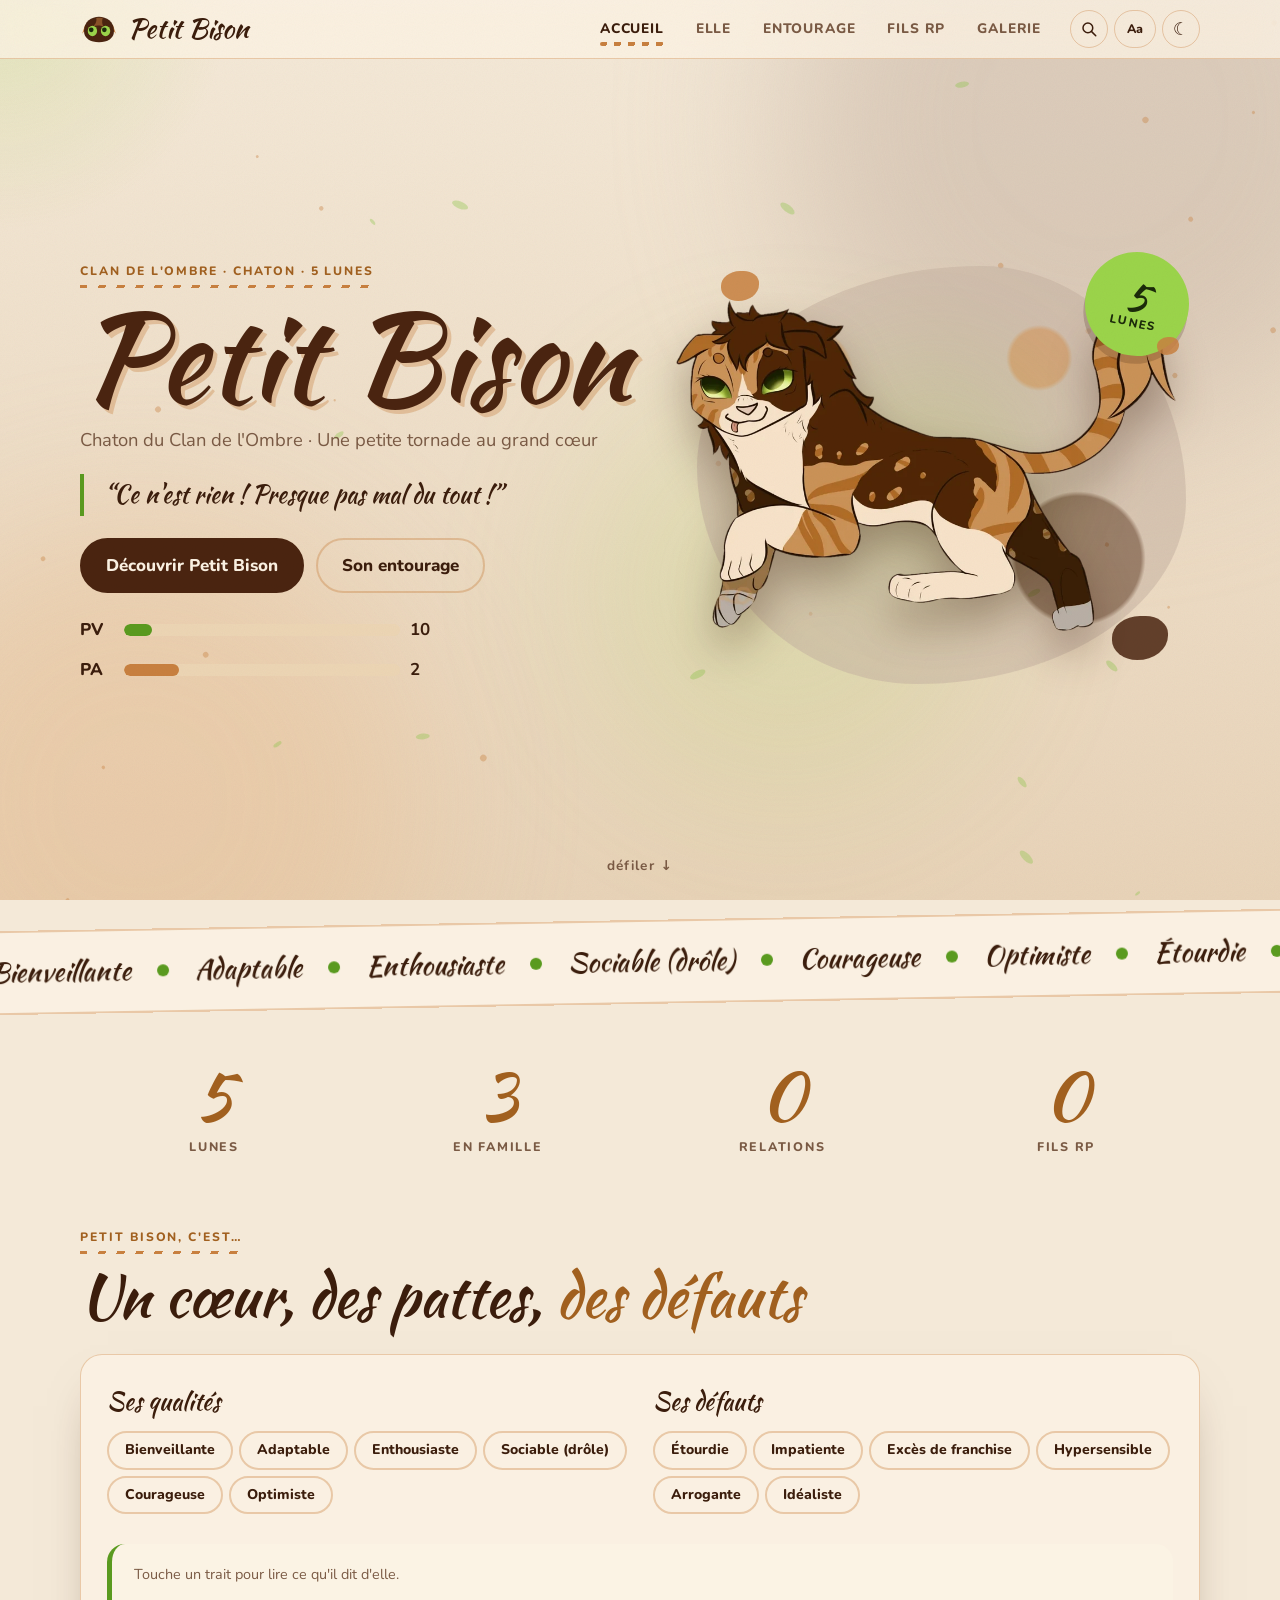
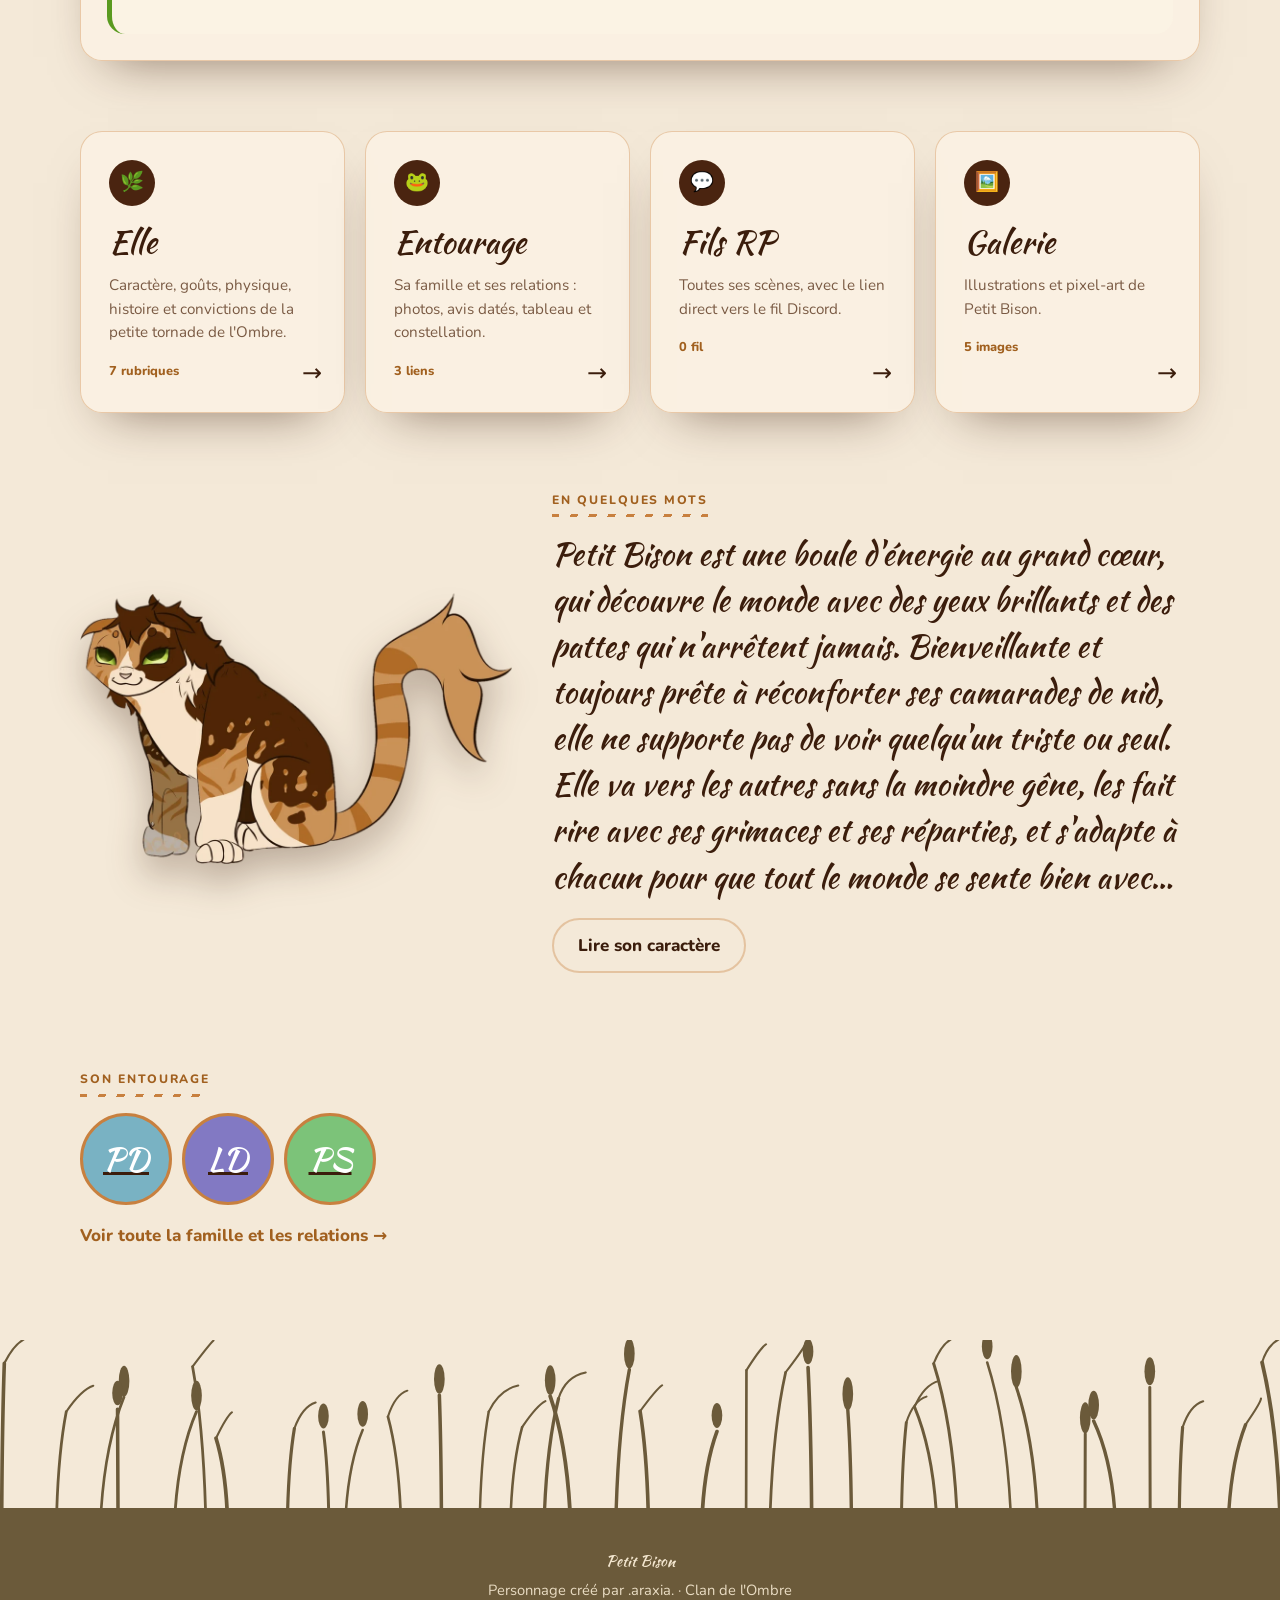
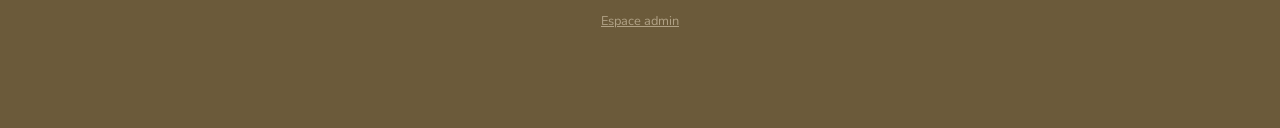
==== commit a729cdd9: "Déploiement" ====
--- a/index.html
+++ b/index.html
@@ -14,7 +14,7 @@
   <link rel="preload" href="assets/fonts/kaushan.woff2" as="font" type="font/woff2" crossorigin>
   <link rel="preload" href="assets/fonts/nunito.woff2" as="font" type="font/woff2" crossorigin>
   <link rel="preload" as="image" href="assets/bison-saute.webp" fetchpriority="high">
-  <link rel="stylesheet" href="css/site.css?v=mvxz1gqn">
+  <link rel="stylesheet" href="css/site.css?v=mvxzx4ti">
   <script>try{var t=localStorage.getItem("pb-theme");if(t)document.documentElement.dataset.theme=t}catch(e){}</script>
 </head>
 <body>
@@ -38,6 +38,7 @@
     <nav id="menu" aria-label="Navigation principale"></nav>
     <div class="tools">
       <button class="icon-btn" id="search-btn" aria-label="Rechercher (touche /)" title="Rechercher ( / )"><svg viewBox="0 0 24 24" width="18" height="18" aria-hidden="true"><circle cx="10.500" cy="10.500" r="6.500" fill="none" stroke="currentColor" stroke-width="2"/><path d="M15.500 15.500 21 21" stroke="currentColor" stroke-width="2" stroke-linecap="round"/></svg></button>
+      <button class="icon-btn txt" id="fontsize" aria-label="Changer la taille du texte" title="Taille du texte">Aa</button>
       <button class="icon-btn" id="theme" aria-label="Changer d'ambiance (jour / brume)" title="Jour / Brume">☾</button>
       <button class="icon-btn burger" id="burger" aria-label="Menu" aria-expanded="false" aria-controls="volet">☰</button>
     </div>
@@ -72,11 +73,12 @@
     <p class="search-help"><kbd>↑</kbd> <kbd>↓</kbd> choisir · <kbd>Entrée</kbd> ouvrir · <kbd>Échap</kbd> fermer</p>
   </dialog>
 
-  <script src="js/outils.js?v=mvxz1gqn"></script>
-  <script src="js/config.js?v=mvxz1gqn"></script>
-  <script src="js/content.js?v=mvxz1gqn"></script>
-  <script src="js/ambiance.js?v=mvxz1gqn" defer></script>
-  <script src="js/liens.js?v=mvxz1gqn" defer></script>
-  <script src="js/site.js?v=mvxz1gqn" defer></script>
+  <script src="js/outils.js?v=mvxzx4ti"></script>
+  <script src="js/config.js?v=mvxzx4ti"></script>
+  <script src="js/content.js?v=mvxzx4ti"></script>
+  <script src="js/ambiance.js?v=mvxzx4ti" defer></script>
+  <script src="js/liens.js?v=mvxzx4ti" defer></script>
+  <script src="js/recits.js?v=mvxzx4ti" defer></script>
+  <script src="js/site.js?v=mvxzx4ti" defer></script>
 </body>
 </html>
--- a/css/site.css
+++ b/css/site.css
@@ -19,7 +19,7 @@
 }
 * { box-sizing: border-box; }
 html { scroll-behavior: smooth; scroll-padding-top: 130px; -webkit-text-size-adjust: 100%; }
-body { margin: 0; color: var(--ink); background: var(--bg); overflow-x: hidden; font: 17px/1.75 "Nunito", system-ui, sans-serif; transition: background .6s, color .6s; }
+body { margin: 0; color: var(--ink); background: var(--bg); overflow-x: hidden; font: calc(17px * var(--fs, 1))/1.75 "Nunito", system-ui, sans-serif; transition: background .6s, color .6s; }
 body.noscroll, body.menu-open { overflow: hidden; }
 h1, h2, h3, .brand-name, blockquote, .big-quote, .foot-title { font-family: "Kaushan Script", "Brush Script MT", cursive; font-weight: 400; }
 a { color: inherit; } img { max-width: 100%; height: auto; } [hidden] { display: none !important; }
@@ -235,8 +235,8 @@
 .filters input, .filters select { font: inherit; font-size: .92rem; padding: 9px 18px; border-radius: 99px; border: 1.5px solid var(--card-b); background: var(--card); color: var(--ink); }
 .filters input { flex: 1; min-width: 220px; }
 .filters option { background: var(--paper); color: var(--ink); }
-.h { font-size: .95rem; } .h.r { color: #d6483c; } .h.g { color: #8f9aa3; } .h.s { color: var(--orange); } .h.d { filter: grayscale(.3); }
-.appr { display: inline-flex; letter-spacing: -2px; }
+.h { font-size: .95rem; font-style: normal; } .h.s { margin-left: 3px; }
+.appr { display: inline-flex; align-items: center; gap: 1px; }
 .trend { font-weight: 800; font-size: .85rem; } .trend.up { color: var(--eye); } .trend.down { color: #c0503c; } .trend.flat { color: var(--soft); }
 .rel-foot { display: flex; gap: 8px; align-items: center; flex-wrap: wrap; }
 .avatar { flex: none; width: 74px; height: 74px; border-radius: 50%; overflow: hidden; display: grid; place-items: center; border: 3px solid var(--orange); background: var(--sand); position: relative; }
@@ -259,7 +259,7 @@
 .tbl tbody tr { cursor: pointer; transition: background .2s; } .tbl tbody tr:hover { background: rgba(155, 212, 74, .13); }
 .tbl tr.is-dead td { opacity: .7; } .tbl small { color: var(--soft); }
 .heat th { font-size: .72rem; color: var(--soft); text-align: center; } .heat tbody th { text-align: left; position: sticky; left: 0; background: var(--paper); font-size: .88rem; }
-.heat td { text-align: center; padding: 6px 8px; font-size: .8rem; letter-spacing: -2px; }
+.heat td { text-align: center; padding: 6px 8px; font-size: .8rem; }
 .hc-pos { background: rgba(90, 154, 31, calc(.14 + var(--n) * .16)); } .hc-neg { background: rgba(110, 125, 140, calc(.14 + var(--n) * .16)); }
 .hc-neutre { background: rgba(196, 176, 160, .3); } .hc-respect { background: rgba(200, 128, 63, .32); } .hc-mort { background: rgba(122, 90, 68, .3); }
 .chart { padding: 14px 14px 10px; border-radius: 18px; border: 1.5px solid var(--card-b); background: var(--card); }
@@ -352,3 +352,72 @@
   *, *::before, *::after { animation: none !important; transition: none !important; scroll-behavior: auto !important; }
   .rv, .big .ch { opacity: 1; translate: none; rotate: none; }
 }
+
+/* ---------- textes plus attrayants ---------- */
+.icon-btn.txt { width: auto; padding: 0 12px; font-size: .78rem; font-weight: 800; border-radius: 99px; }
+.card-ico { position: absolute; top: 14px; right: 18px; font-size: 1.5rem; opacity: .9; transition: .35s var(--bounce); }
+.card:hover .card-ico { rotate: 14deg; scale: 1.2; }
+.card .chapo { font-size: 1.02rem; line-height: 1.65; color: var(--ink); }
+.card details { margin-top: 10px; }
+.card summary { cursor: pointer; list-style: none; display: inline-flex; align-items: center; gap: 6px; font-weight: 800; font-size: .82rem; color: var(--orange-d); user-select: none; }
+.card summary::-webkit-details-marker { display: none; }
+.card summary::after { content: "▾"; transition: rotate .3s; } .card details[open] summary::after { rotate: 180deg; }
+.card summary .less-t, .card details[open] summary .more-t { display: none; } .card details[open] summary .less-t { display: inline; }
+.card details p { margin-top: 10px; padding-top: 10px; border-top: 1px dashed var(--card-b); animation: pageIn .4s var(--ease); }
+.read { display: inline-block; margin: 0 0 14px; padding: 2px 14px; border-radius: 99px; background: var(--sand); font-size: .78rem; font-weight: 800; color: var(--soft); }
+.prose p { font-size: 1.04rem; line-height: 1.85; max-width: 72ch; }
+.prose p:first-child::first-letter, .bk-p.drop::first-letter { float: left; font: 400 4.4em/.78 "Kaushan Script", cursive; padding: .08em .1em 0 0; color: var(--orange-d); }
+.toc { display: flex; flex-wrap: wrap; gap: 6px; align-items: center; margin: 0 0 26px; }
+.toc > span { font-size: .72rem; font-weight: 800; letter-spacing: .14em; text-transform: uppercase; color: var(--soft); margin-right: 6px; }
+.toc a { text-decoration: none; padding: 3px 14px; border-radius: 99px; border: 1.5px solid var(--card-b); background: var(--card); font-size: .82rem; font-weight: 700; transition: .25s var(--bounce); } .toc a:hover { background: var(--eye-l); color: #14200a; translate: 0 -2px; }
+.flash { animation: flash 1.4s ease-out; } @keyframes flash { 0%, 30% { box-shadow: 0 0 0 6px rgba(155, 212, 74, .5); } }
+.tag.live { background: var(--orange); color: #2a1306; }
+
+/* carnet de santé */
+.care-now { display: flex; gap: 18px; align-items: center; padding: 20px 26px; border-radius: var(--radius); border: 2px solid var(--card-b); margin-bottom: 10px; max-width: 760px; }
+.care-now.well { background: rgba(90, 154, 31, .12); border-color: rgba(90, 154, 31, .4); } .care-now.sick { background: rgba(200, 128, 63, .16); border-color: var(--orange); }
+.care-now .big-ico { font-size: 2.6rem; animation: float 4s ease-in-out infinite; } .care-now b { font: 400 1.7rem "Kaushan Script", cursive; } .care-now p { margin: 0; color: var(--soft); }
+.care-stats { margin-block: 30px; }
+.strip { margin: 10px 0 34px; padding: 26px 20px 34px; border-radius: 18px; background: var(--card); border: 1.5px solid var(--card-b); }
+.strip-bar { position: relative; height: 46px; border-radius: 99px; background: repeating-linear-gradient(90deg, var(--line) 0 1px, transparent 1px 10%), var(--paper); border: 1.5px solid var(--line); }
+.seg { position: absolute; top: 4px; bottom: 4px; display: grid; place-items: center; border-radius: 99px; text-decoration: none; font-size: .95rem; transition: .25s var(--bounce); min-width: 14px; overflow: hidden; }
+.seg:hover { scale: 1.12; z-index: 2; } .seg i { font-style: normal; }
+.seg-mal { background: rgba(200, 128, 63, .75); } .seg-bles { background: rgba(192, 80, 60, .7); } .seg-conv { background: rgba(90, 154, 31, .7); } .seg-autre { background: rgba(122, 90, 68, .6); }
+.strip-now { position: absolute; top: -6px; bottom: -6px; width: 3px; border-radius: 3px; background: var(--eye); } .strip-now::after { content: "présent"; position: absolute; top: -18px; left: 50%; translate: -50% 0; font-size: .65rem; font-weight: 800; color: var(--eye); }
+.strip-axis { position: relative; height: 18px; margin-top: 6px; } .strip-axis span { position: absolute; translate: -50% 0; font-size: .7rem; color: var(--soft); }
+.care-list { display: grid; grid-template-columns: repeat(auto-fill, minmax(340px, 1fr)); gap: 24px 20px; padding-top: 8px; }
+.care { padding: 26px 24px 20px; border-radius: 8px; background: var(--paper); border: 1px solid var(--line); box-shadow: var(--shadow); border-left: 6px solid var(--orange); }
+.care-bles { border-left-color: #c0503c; } .care-conv { border-left-color: var(--eye); } .care-autre { border-left-color: var(--soft); }
+.care header { display: flex; gap: 14px; align-items: flex-start; } .care-ico { font-size: 2rem; line-height: 1; }
+.care h3 { margin: 4px 0 0; font-size: 1.7rem; line-height: 1.15; } .care .chips { margin: 0; }
+.care-t { background: var(--orange); color: #2a1306; } .care-bles .care-t { background: #c0503c; color: #fff; } .care-conv .care-t { background: var(--eye); color: #14200a; }
+.care-when { margin: 12px 0 6px; padding: 6px 14px; border-radius: 10px; background: var(--sand); display: inline-block; font-size: .9rem; } :root[data-theme="night"] .care-when { background: rgba(232, 160, 90, .16); }
+.care-dl { margin: 6px 0; } .care-dl div { margin: 8px 0; } .care-dl dt { font-size: .7rem; letter-spacing: .14em; text-transform: uppercase; font-weight: 800; color: var(--orange-d); } .care-dl dd { margin: 0; font-size: .96rem; }
+.care-seq { margin: 12px 0 0; padding: 9px 14px; border-radius: 10px; font-size: .92rem; } .care-seq.no { background: rgba(90, 154, 31, .13); } .care-seq.yes { background: rgba(192, 80, 60, .14); border: 1.5px dashed #c0503c; }
+.care-notes { margin: 10px 0 0; font-size: .86rem; color: var(--soft); font-style: italic; }
+
+/* histoire : chapitres */
+.chap-nav { display: flex; gap: 0; overflow-x: auto; margin: 10px 0 40px; padding: 14px 4px 18px; position: relative; scrollbar-width: thin; }
+.chap-nav::before { content: ""; position: absolute; left: 0; right: 0; top: 33px; height: 5px; border-radius: 4px; background: var(--stripes); opacity: .5; }
+.chap-nav a { flex: 0 0 auto; position: relative; width: 170px; padding: 0 10px; text-align: center; text-decoration: none; display: flex; flex-direction: column; align-items: center; gap: 2px; }
+.cn-n { position: relative; z-index: 1; width: 40px; height: 40px; border-radius: 50%; display: grid; place-items: center; background: var(--primary); color: var(--on-primary); font-weight: 800; transition: .3s var(--bounce); border: 4px solid var(--bg); }
+.chap-nav a:hover .cn-n { scale: 1.2; background: var(--eye); color: #14200a; } .cn-t { font: 400 1.2rem/1.2 "Kaushan Script", cursive; } .chap-nav small { color: var(--soft); font-weight: 700; }
+.chaps { max-width: 820px; }
+.chap { margin-bottom: 80px; scroll-margin-top: 130px; }
+.chap-h { position: relative; padding: 26px 28px; border-radius: var(--radius); background: var(--card); border: 1.5px solid var(--card-b); margin-bottom: 26px; overflow: hidden; }
+.chap-h::before { content: ""; position: absolute; right: -30px; top: -30px; width: 130px; height: 130px; border-radius: 50% 40% 55% 45%; background: radial-gradient(circle at 35% 40%, var(--orange) 0 18%, transparent 19%), var(--sand); opacity: .55; }
+.chap-num { font-size: .74rem; font-weight: 800; letter-spacing: .16em; text-transform: uppercase; color: var(--orange-d); }
+.chap-h h2 { margin: 2px 0 8px; font-size: clamp(2.2rem, 5vw, 3.4rem); line-height: 1.1; } .chap-hook { margin: 10px 0 0; font-size: 1.15rem; font-style: italic; color: var(--soft); max-width: 560px; }
+.bk-p { margin: 0 0 20px; font-size: 1.06rem; line-height: 1.9; }
+.bk-h { font-size: 2rem; margin: 40px 0 12px; color: var(--orange-d); display: flex; align-items: center; gap: 12px; } .bk-h::before { content: ""; width: 14px; height: 14px; border-radius: 50% 40% 55% 45%; background: var(--eye); flex: none; }
+.bk-q { margin: 34px 0; padding: 22px 30px 22px 34px; border: 0; border-radius: 0 var(--radius) var(--radius) 0; background: linear-gradient(90deg, rgba(155, 212, 74, .18), transparent); position: relative; }
+.bk-q::before { content: "“"; position: absolute; left: 4px; top: -18px; font: 400 6rem/1 "Kaushan Script", cursive; color: var(--eye); opacity: .55; }
+.bk-q p { margin: 0; font: 400 clamp(1.4rem, 3vw, 2rem)/1.45 "Kaushan Script", cursive; } .bk-q cite { display: block; margin-top: 8px; font: 700 .9rem "Nunito"; color: var(--soft); font-style: normal; }
+.bk-note { margin: 30px 0; padding: 18px 24px 8px; border-radius: 16px; background: rgba(200, 128, 63, .14); border: 2px dashed var(--orange); position: relative; }
+.bk-note > b { position: absolute; top: -14px; left: 20px; padding: 2px 14px; border-radius: 99px; background: var(--orange); color: #2a1306; font-size: .78rem; letter-spacing: .1em; text-transform: uppercase; } .bk-note p { margin: 6px 0 12px; font-weight: 600; }
+.bk-l { margin: 18px 0 24px; padding: 0; list-style: none; } .bk-l li { position: relative; padding: 4px 0 4px 34px; } .bk-l li::before { content: "🐾"; position: absolute; left: 4px; top: 2px; font-size: .95rem; }
+.bk-i { margin: 30px 0; text-align: center; } .bk-i img { max-width: 100%; border-radius: 14px; box-shadow: var(--shadow); border: 1px solid var(--line); } .bk-i figcaption { margin-top: 8px; font-size: .88rem; color: var(--soft); font-style: italic; }
+.bk-sep { display: flex; justify-content: center; gap: 14px; margin: 40px 0; } .bk-sep i { width: 14px; height: 11px; border-radius: 50% 40% 55% 45%; background: var(--choc); } .bk-sep i:nth-child(2) { background: var(--orange); width: 20px; height: 15px; } .bk-sep i:nth-child(3) { background: var(--eye); }
+@media (max-width: 520px) { .chap-h { padding: 20px 18px; } .care-list { grid-template-columns: 1fr; } .bk-q { padding-left: 26px; } }
+
+.hc-rs { box-shadow: inset 0 -3px 0 var(--orange); } .ln circle.rs { stroke: var(--orange); stroke-width: 3; }
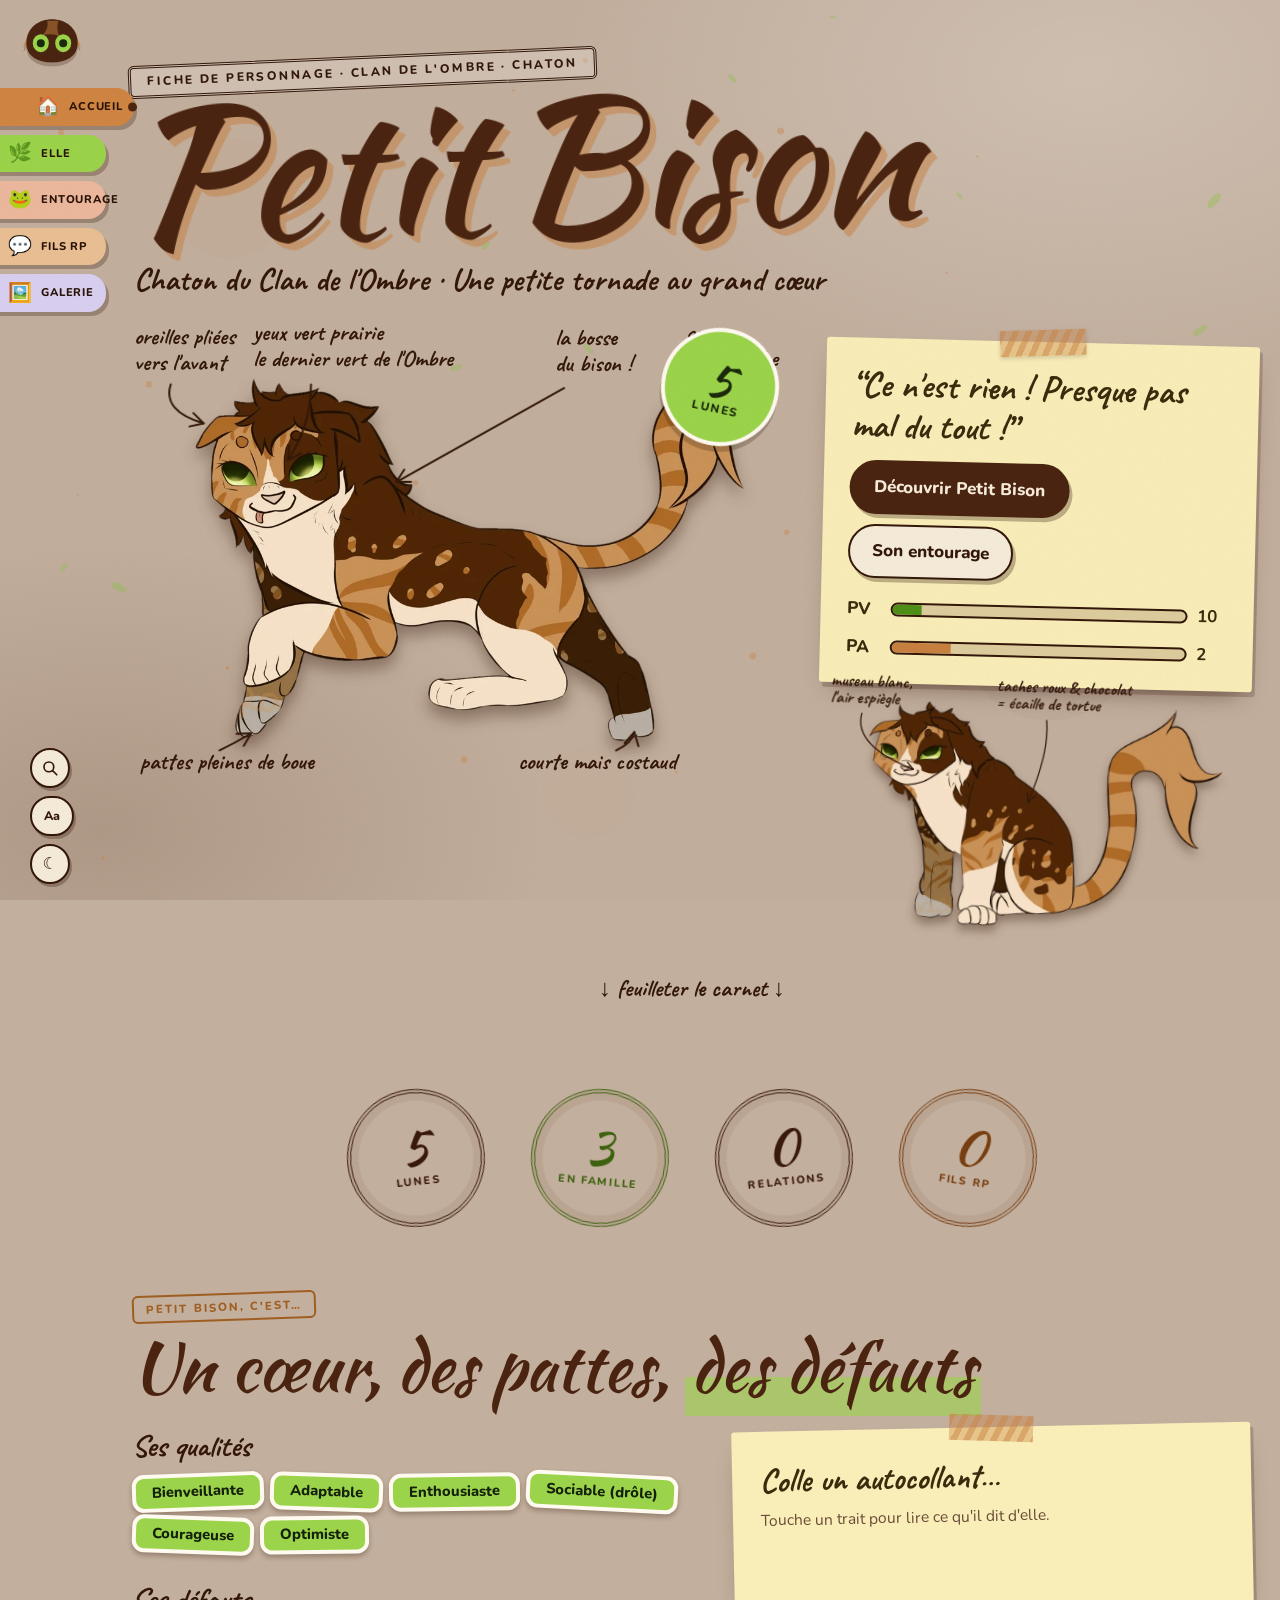
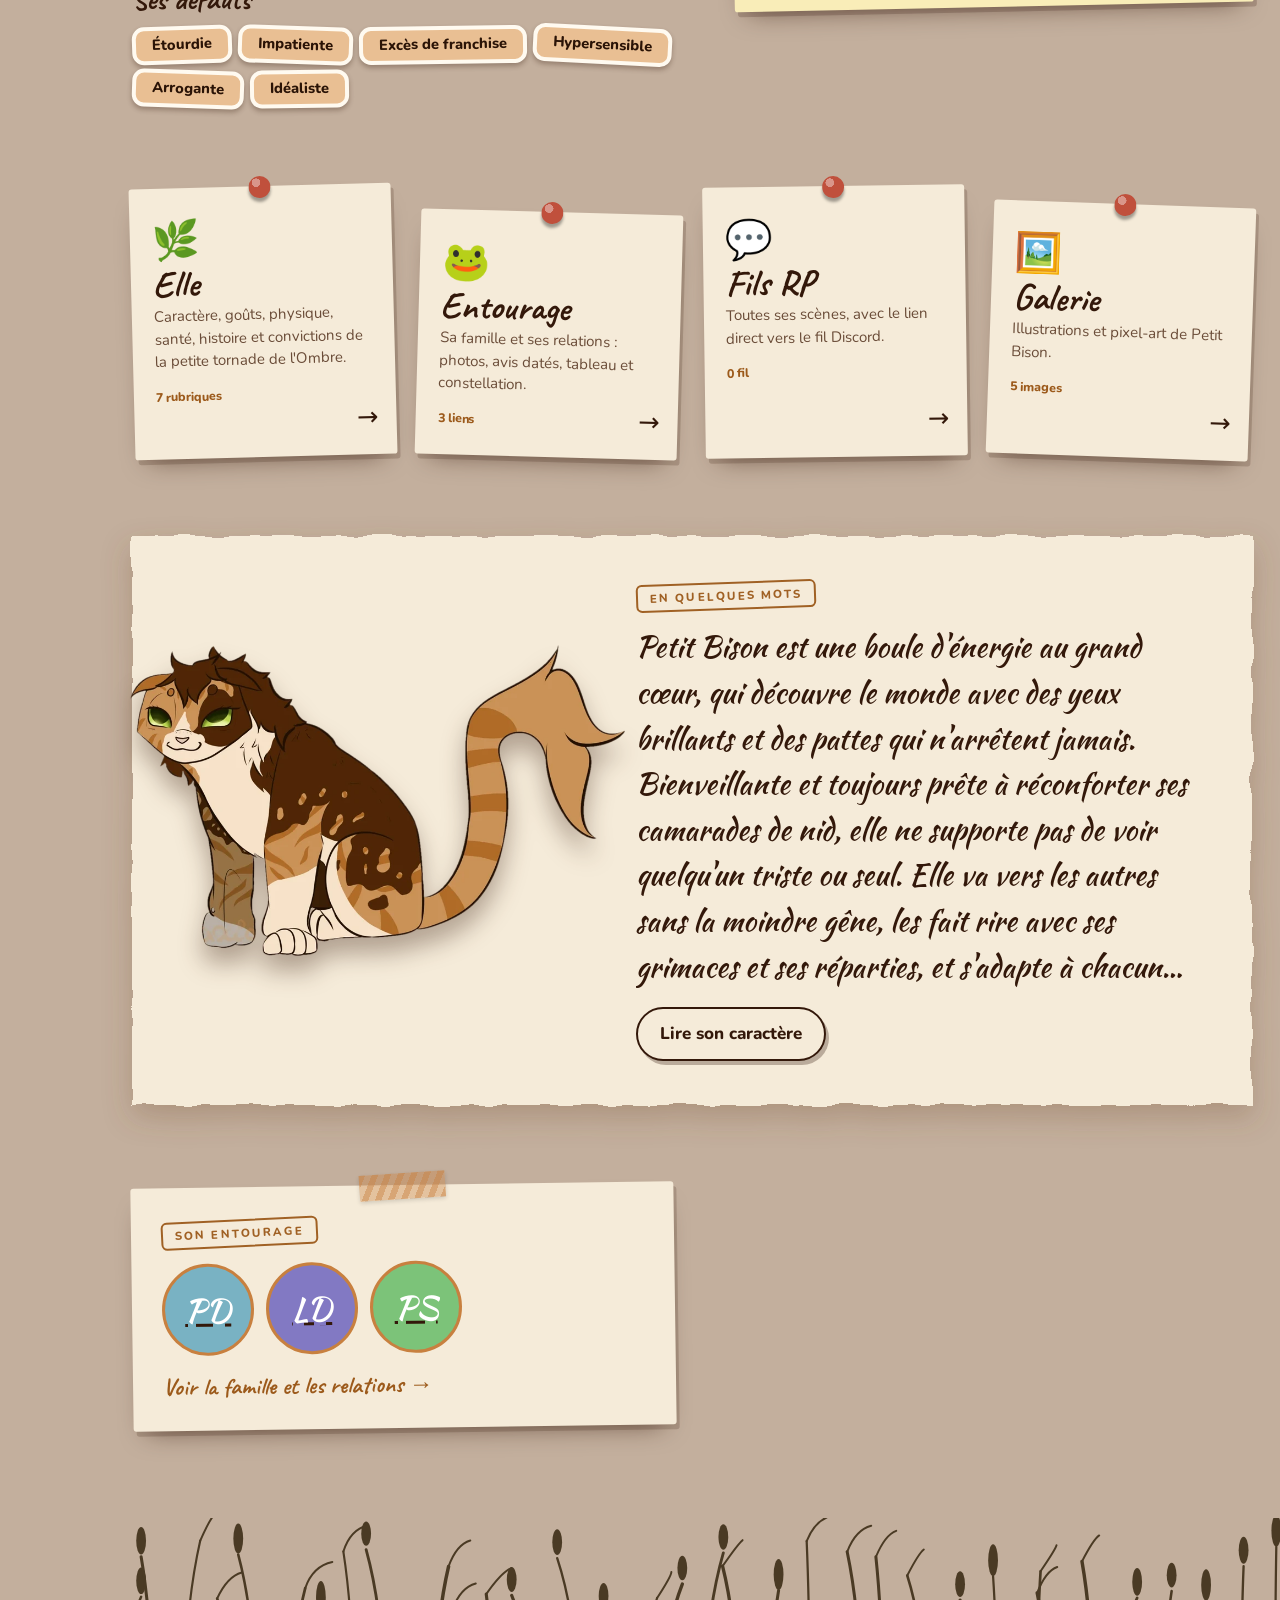
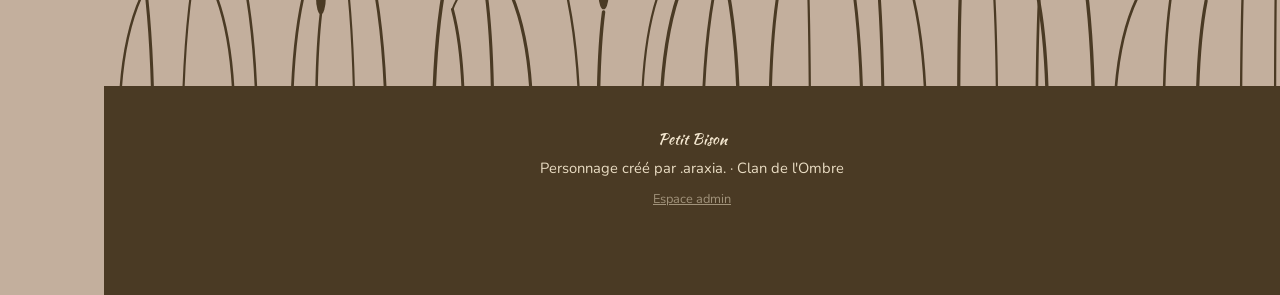
==== commit 08baac06: "Déploiement" ====
--- a/index.html
+++ b/index.html
@@ -4,23 +4,28 @@
   <meta charset="utf-8">
   <meta name="viewport" content="width=device-width, initial-scale=1, viewport-fit=cover">
   <title>Petit Bison — Chaton du Clan de l'Ombre</title>
-  <meta name="description" content="Petit Bison, chaton du Clan de l'Ombre : fiche, famille, relations, fils RP et galerie.">
-  <meta name="theme-color" content="#f4e9d8">
+  <meta name="description" content="Petit Bison, chaton du Clan de l'Ombre : fiche, famille, relations, carnet de santé, histoire, fils RP et galerie.">
+  <meta name="theme-color" content="#c3af9d">
   <meta property="og:type" content="website">
   <meta property="og:title" content="Petit Bison — Chaton du Clan de l'Ombre">
   <meta property="og:description" content="Une petite tornade au grand cœur, aux yeux vert prairie.">
   <meta property="og:locale" content="fr_FR">
   <link rel="icon" href="assets/sprite-regard.png" type="image/png">
   <link rel="preload" href="assets/fonts/kaushan.woff2" as="font" type="font/woff2" crossorigin>
+  <link rel="preload" href="assets/fonts/caveat.woff2" as="font" type="font/woff2" crossorigin>
   <link rel="preload" href="assets/fonts/nunito.woff2" as="font" type="font/woff2" crossorigin>
   <link rel="preload" as="image" href="assets/bison-saute.webp" fetchpriority="high">
-  <link rel="stylesheet" href="css/site.css?v=mvxzx4ti">
+  <link rel="stylesheet" href="css/site.css?v=mw18znns">
   <script>try{var t=localStorage.getItem("pb-theme");if(t)document.documentElement.dataset.theme=t}catch(e){}</script>
 </head>
 <body>
+  <svg width="0" height="0" style="position:absolute" aria-hidden="true" focusable="false">
+    <filter id="rough" x="-2%" y="-2%" width="104%" height="104%"><feTurbulence type="fractalNoise" baseFrequency=".03" numOctaves="2" seed="4" result="n"/><feDisplacementMap in="SourceGraphic" in2="n" scale="9" xChannelSelector="R" yChannelSelector="G"/></filter>
+  </svg>
   <a class="skip" href="#app">Aller au contenu</a>
   <div class="progress" id="progress" aria-hidden="true"></div>
-  <div class="mist" aria-hidden="true"><i></i><i></i><i></i></div>
+  <div class="desk" aria-hidden="true"></div>
+  <div class="fog" aria-hidden="true"></div><div class="fog b" aria-hidden="true"></div>
   <canvas id="fx" aria-hidden="true"></canvas>
   <div class="glow" aria-hidden="true"></div>
 
@@ -37,13 +42,12 @@
     </a>
     <nav id="menu" aria-label="Navigation principale"></nav>
     <div class="tools">
-      <button class="icon-btn" id="search-btn" aria-label="Rechercher (touche /)" title="Rechercher ( / )"><svg viewBox="0 0 24 24" width="18" height="18" aria-hidden="true"><circle cx="10.500" cy="10.500" r="6.500" fill="none" stroke="currentColor" stroke-width="2"/><path d="M15.500 15.500 21 21" stroke="currentColor" stroke-width="2" stroke-linecap="round"/></svg></button>
+      <button class="icon-btn" id="search-btn" aria-label="Rechercher (touche /)" title="Rechercher ( / )"><svg viewBox="0 0 24 24" width="18" height="18" aria-hidden="true"><circle cx="10.500" cy="10.500" r="6.500" fill="none" stroke="currentColor" stroke-width="2.200"/><path d="M15.500 15.500 21 21" stroke="currentColor" stroke-width="2.200" stroke-linecap="round"/></svg></button>
       <button class="icon-btn txt" id="fontsize" aria-label="Changer la taille du texte" title="Taille du texte">Aa</button>
       <button class="icon-btn" id="theme" aria-label="Changer d'ambiance (jour / brume)" title="Jour / Brume">☾</button>
       <button class="icon-btn burger" id="burger" aria-label="Menu" aria-expanded="false" aria-controls="volet">☰</button>
     </div>
   </header>
-  <nav class="sous" id="sous" aria-label="Sous-pages" hidden></nav>
   <div class="volet" id="volet"><nav id="volet-nav" aria-label="Toutes les pages"></nav></div>
 
   <main id="app" aria-live="polite"><p class="loading">Petit Bison arrive… (en trébuchant)</p></main>
@@ -73,12 +77,12 @@
     <p class="search-help"><kbd>↑</kbd> <kbd>↓</kbd> choisir · <kbd>Entrée</kbd> ouvrir · <kbd>Échap</kbd> fermer</p>
   </dialog>
 
-  <script src="js/outils.js?v=mvxzx4ti"></script>
-  <script src="js/config.js?v=mvxzx4ti"></script>
-  <script src="js/content.js?v=mvxzx4ti"></script>
-  <script src="js/ambiance.js?v=mvxzx4ti" defer></script>
-  <script src="js/liens.js?v=mvxzx4ti" defer></script>
-  <script src="js/recits.js?v=mvxzx4ti" defer></script>
-  <script src="js/site.js?v=mvxzx4ti" defer></script>
+  <script src="js/outils.js?v=mw18znns"></script>
+  <script src="js/config.js?v=mw18znns"></script>
+  <script src="js/content.js?v=mw18znns"></script>
+  <script src="js/ambiance.js?v=mw18znns" defer></script>
+  <script src="js/liens.js?v=mw18znns" defer></script>
+  <script src="js/recits.js?v=mw18znns" defer></script>
+  <script src="js/site.js?v=mw18znns" defer></script>
 </body>
 </html>
--- a/css/site.css
+++ b/css/site.css
@@ -1,232 +1,269 @@
 @font-face { font-family: "Kaushan Script"; src: url("../assets/fonts/kaushan.woff2") format("woff2"); font-weight: 400; font-display: swap; }
 @font-face { font-family: "Nunito"; src: url("../assets/fonts/nunito.woff2") format("woff2"); font-weight: 200 1000; font-display: swap; }
-
+@font-face { font-family: "Caveat"; src: url("../assets/fonts/caveat.woff2") format("woff2"); font-weight: 400 700; font-display: swap; }
+
+/* ==========================================================================
+   Petit Bison — un carnet de chaton posé sur un bureau couleur « fiche d'apparence »
+   (taupe), feuilles de papier, post-its, polaroïds, annotations à la main.
+   ========================================================================== */
 :root {
-  --bg: #f4e9d8; --bg2: #e8d3b8; --paper: #fbf3e4; --sand: #ecd5b4; --peach: #e9bf93; --taupe: #c4b0a0;
-  --orange: #c8803f; --orange-d: #a1601f; --choc: #4a2410; --logo: #4a2410; --ink: #3b1d0c; --soft: #7a5a44;
-  --eye: #5a9a1f; --eye-l: #9bd44a; --on-primary: #fbf1e2; --primary: #4a2410; --line: rgba(74, 36, 16, .16);
-  --card: rgba(251, 243, 228, .78); --card-b: rgba(200, 128, 63, .36); --reed: #6b5a3a;
-  --shadow: 0 24px 50px -28px rgba(59, 29, 12, .6); --radius: 22px; --ease: cubic-bezier(.2, .8, .2, 1); --bounce: cubic-bezier(.34, 1.56, .64, 1);
+  --desk: #c3af9d; --bg: #c3af9d; --paper: #f5ebd9; --paper2: #ecdcc2; --sand: #e9d3b0; --peach: #e9bf93; --taupe: #b7a28f;
+  --orange: #c8803f; --orange-d: #9c5a1b; --choc: #4a2410; --logo: #4a2410; --ink: #33180a; --soft: #6a4c38;
+  --eye: #4f8f17; --eye-l: #9bd44a; --on-primary: #f8eddb; --primary: #4a2410; --line: rgba(74, 36, 16, .16);
+  --card: rgba(255, 255, 255, .38); --card-b: rgba(74, 36, 16, .2); --reed: #4a3a24; --pola: #fffaf0; --postit: #f9edb8;
+  --shadow: 0 14px 26px -14px rgba(51, 24, 10, .6); --radius: 8px; --bounce: cubic-bezier(.34, 1.56, .64, 1); --ease: cubic-bezier(.2, .8, .2, 1);
   --stripes: repeating-linear-gradient(115deg, var(--orange) 0 7px, transparent 7px 17px);
-  --px: 0; --py: 0; color-scheme: light;
+  --hand: "Caveat", "Segoe Print", cursive; --script: "Kaushan Script", "Brush Script MT", cursive;
+  --rail: 104px; --px: 0; --py: 0; color-scheme: light;
 }
 :root[data-theme="night"] {
-  --bg: #13140e; --bg2: #1c1d14; --paper: #23231a; --sand: #34311f; --peach: #6a4326; --taupe: #5b5040;
-  --orange: #e8a05a; --orange-d: #f0b273; --choc: #f3e6cf; --logo: #e6c79c; --ink: #f3e6cf; --soft: #b7a98f;
-  --eye: #a5e04e; --eye-l: #c7f080; --on-primary: #16140c; --primary: #a5e04e; --line: rgba(243, 230, 207, .14);
-  --card: rgba(243, 230, 207, .055); --card-b: rgba(232, 160, 90, .28); --reed: #0b0c07;
-  --shadow: 0 24px 60px -28px rgba(0, 0, 0, .85); color-scheme: dark;
+  --desk: #17120d; --bg: #17120d; --paper: #2a2219; --paper2: #352b1f; --sand: #3f3322; --peach: #6a4326; --taupe: #5b5040;
+  --orange: #e8a05a; --orange-d: #f0b273; --choc: #f3e6cf; --logo: #e6c79c; --ink: #f3e6cf; --soft: #bba98f;
+  --eye: #a5e04e; --eye-l: #c7f080; --on-primary: #17140b; --primary: #a5e04e; --line: rgba(243, 230, 207, .16);
+  --card: rgba(255, 255, 255, .05); --card-b: rgba(232, 160, 90, .28); --reed: #0a0a06; --pola: #332a1e; --postit: #4a3f22;
+  --shadow: 0 16px 30px -14px rgba(0, 0, 0, .9); color-scheme: dark;
 }
 * { box-sizing: border-box; }
-html { scroll-behavior: smooth; scroll-padding-top: 130px; -webkit-text-size-adjust: 100%; }
-body { margin: 0; color: var(--ink); background: var(--bg); overflow-x: hidden; font: calc(17px * var(--fs, 1))/1.75 "Nunito", system-ui, sans-serif; transition: background .6s, color .6s; }
+html { scroll-behavior: smooth; scroll-padding-top: 90px; -webkit-text-size-adjust: 100%; }
+body { margin: 0; color: var(--ink); background: var(--desk); overflow-x: hidden; font: calc(17px * var(--fs, 1))/1.75 "Nunito", system-ui, sans-serif; transition: background .6s, color .6s; }
 body.noscroll, body.menu-open { overflow: hidden; }
-h1, h2, h3, .brand-name, blockquote, .big-quote, .foot-title { font-family: "Kaushan Script", "Brush Script MT", cursive; font-weight: 400; }
+h1, h2, h3, .brand-name, blockquote, .big-quote, .foot-title { font-family: var(--script); font-weight: 400; }
 a { color: inherit; } img { max-width: 100%; height: auto; } [hidden] { display: none !important; }
 button { font: inherit; color: inherit; }
 .wrap { width: min(1120px, 100% - 40px); margin-inline: auto; }
 ::selection { background: var(--eye-l); color: #1c1109; }
 .skip { position: absolute; left: -999px; top: 8px; z-index: 300; background: var(--primary); color: var(--on-primary); padding: 8px 14px; border-radius: 99px; }
 .skip:focus { left: 12px; }
-:focus-visible { outline: 3px solid var(--eye); outline-offset: 3px; border-radius: 8px; }
-.murmure { font-size: .88em; opacity: .75; font-style: italic; letter-spacing: .02em; }
-mark { background: linear-gradient(transparent 55%, rgba(155, 212, 74, .55) 55%); color: inherit; padding: 0 2px; }
+:focus-visible { outline: 3px solid var(--eye); outline-offset: 3px; border-radius: 6px; }
+.murmure { font-size: .88em; opacity: .75; font-style: italic; }
+mark { background: linear-gradient(transparent 55%, rgba(155, 212, 74, .6) 55%); color: inherit; padding: 0 2px; }
 .center { text-align: center; }
-.progress { position: fixed; inset: 0 0 auto; height: 3px; z-index: 120; background: linear-gradient(90deg, var(--eye), var(--orange)); transform: scaleX(0); transform-origin: left; }
-
-/* ---------- ambiance ---------- */
-.mist { position: fixed; inset: 0; z-index: -3; overflow: hidden; background: linear-gradient(180deg, var(--bg), var(--bg2)); transition: background .6s; }
-.mist i { position: absolute; border-radius: 50%; filter: blur(80px); opacity: .6; animation: drift 28s ease-in-out infinite alternate; will-change: transform; }
-.mist i:nth-child(1) { width: 640px; height: 640px; background: var(--taupe); top: -200px; right: -140px; opacity: .5; }
-.mist i:nth-child(2) { width: 560px; height: 560px; background: var(--peach); bottom: -180px; left: -140px; opacity: .42; animation-delay: -9s; }
-.mist i:nth-child(3) { width: 420px; height: 420px; background: var(--eye-l); top: 42%; left: 45%; opacity: .15; animation-delay: -16s; }
-:root[data-theme="night"] .mist i:nth-child(1) { background: #3f4a33; opacity: .5; }
-:root[data-theme="night"] .mist i:nth-child(2) { background: #5a3418; opacity: .38; }
-:root[data-theme="night"] .mist i:nth-child(3) { background: #7bc23a; opacity: .13; }
-@keyframes drift { to { transform: translate(60px, 50px) scale(1.12); } }
-#fx { position: fixed; inset: 0; z-index: -2; pointer-events: none; }
-.glow { position: fixed; top: 0; left: 0; width: 500px; height: 500px; z-index: -1; pointer-events: none; border-radius: 50%; background: radial-gradient(circle, rgba(155, 212, 74, .2), transparent 65%); transition: transform .35s var(--ease); }
-body::before { content: ""; position: fixed; inset: 0; z-index: 100; pointer-events: none; opacity: .05; mix-blend-mode: multiply; background-image: url("data:image/svg+xml;utf8,<svg xmlns='http://www.w3.org/2000/svg' width='160' height='160'><filter id='n'><feTurbulence type='fractalNoise' baseFrequency='.9' numOctaves='2'/></filter><rect width='100%' height='100%' filter='url(%23n)'/></svg>"); }
-:root[data-theme="night"] body::before { mix-blend-mode: screen; }
-
-/* ---------- navigation ---------- */
-.nav { position: fixed; inset: 0 0 auto; z-index: 90; display: flex; align-items: center; gap: 14px; padding: 10px max(20px, calc((100% - 1120px) / 2)); background: var(--card); backdrop-filter: blur(16px) saturate(1.3); border-bottom: 1.5px solid var(--card-b); transition: padding .3s, box-shadow .3s; }
-.nav.stuck { padding-block: 5px; box-shadow: var(--shadow); }
-.brand { display: flex; align-items: center; gap: 10px; text-decoration: none; margin-right: auto; }
-.brand-name { font-size: 1.7rem; line-height: 1; white-space: nowrap; }
-.brand-mark { width: 38px; height: 30px; transition: rotate .4s var(--bounce); }
-.brand:hover .brand-mark { rotate: -8deg; }
+.progress { position: fixed; inset: 0 0 auto; height: 4px; z-index: 120; background: repeating-linear-gradient(115deg, var(--orange) 0 10px, var(--choc) 10px 20px); transform: scaleX(0); transform-origin: left; }
+
+/* ---------- le bureau ---------- */
+.desk { position: fixed; inset: 0; z-index: -3; background:
+  radial-gradient(ellipse 60% 50% at 85% 8%, rgba(255, 255, 255, .22), transparent 70%),
+  radial-gradient(ellipse 50% 45% at 8% 92%, rgba(74, 36, 16, .16), transparent 70%), var(--desk); transition: background .6s; }
+.desk::before { content: ""; position: absolute; inset: 0; opacity: .22; background-image:
+  radial-gradient(circle at 18% 22%, rgba(200, 128, 63, .18) 0 60px, transparent 61px), radial-gradient(circle at 82% 70%, rgba(74, 36, 16, .13) 0 90px, transparent 91px), radial-gradient(circle at 46% 88%, rgba(200, 128, 63, .12) 0 46px, transparent 47px); }
+:root[data-theme="night"] .desk { background: radial-gradient(ellipse 70% 50% at 70% 0, rgba(120, 160, 80, .16), transparent 70%), radial-gradient(ellipse 60% 40% at 10% 100%, rgba(200, 128, 63, .1), transparent 70%), var(--desk); }
+:root[data-theme="night"] .desk::before { opacity: .25; }
+.fog { position: fixed; left: -20%; right: -20%; bottom: 0; height: 46vh; z-index: -2; pointer-events: none; opacity: 0; transition: opacity .8s; background: radial-gradient(ellipse 40% 50% at 20% 70%, rgba(170, 190, 150, .22), transparent 70%), radial-gradient(ellipse 36% 46% at 62% 80%, rgba(170, 190, 150, .18), transparent 70%), radial-gradient(ellipse 30% 40% at 92% 60%, rgba(170, 190, 150, .16), transparent 70%); animation: fog 38s ease-in-out infinite alternate; }
+.fog.b { height: 30vh; animation-duration: 55s; animation-direction: alternate-reverse; opacity: 0; }
+:root[data-theme="night"] .fog { opacity: 1; } :root[data-theme="night"] .fog.b { opacity: .8; }
+@keyframes fog { to { transform: translateX(9%); } }
+#fx { position: fixed; inset: 0; z-index: -1; pointer-events: none; }
+.glow { position: fixed; top: 0; left: 0; width: 460px; height: 460px; z-index: -1; pointer-events: none; border-radius: 50%; background: radial-gradient(circle, rgba(155, 212, 74, .2), transparent 65%); opacity: 0; transition: transform .35s var(--ease), opacity .6s; }
+:root[data-theme="night"] .glow { opacity: 1; }
+body::before { content: ""; position: fixed; inset: 0; z-index: 100; pointer-events: none; opacity: .07; mix-blend-mode: multiply; background-image: url("data:image/svg+xml;utf8,<svg xmlns='http://www.w3.org/2000/svg' width='180' height='180'><filter id='n'><feTurbulence type='fractalNoise' baseFrequency='.8' numOctaves='3'/></filter><rect width='100%' height='100%' filter='url(%23n)'/></svg>"); }
+:root[data-theme="night"] body::before { mix-blend-mode: screen; opacity: .05; }
+
+/* ---------- marque-pages (navigation) ---------- */
+.nav { position: fixed; z-index: 90; left: 0; top: 0; bottom: 0; width: var(--rail); display: flex; flex-direction: column; align-items: flex-start; gap: 8px; padding: 14px 0 16px; pointer-events: none; }
+.nav > * { pointer-events: auto; }
+.brand { align-self: center; display: block; margin-bottom: 14px; text-decoration: none; }
+.brand-mark { width: 64px; height: 52px; display: block; filter: drop-shadow(0 4px 0 rgba(51, 24, 10, .25)); transition: rotate .4s var(--bounce); }
+.brand:hover .brand-mark { rotate: -10deg; }
 .brand-mark .pup { fill: #1c2a0c; transform: translate(calc(var(--px) * 2.6px), calc(var(--py) * 2.2px)); }
-#menu { display: flex; gap: 2px; }
-#menu a { position: relative; text-decoration: none; padding: 7px 15px; font-weight: 800; font-size: .86rem; letter-spacing: .06em; text-transform: uppercase; color: var(--soft); transition: color .25s; }
-#menu a::after { content: ""; position: absolute; left: 15px; right: 15px; bottom: 2px; height: 4px; border-radius: 4px; background: var(--stripes); background-size: 14px 4px; transform: scaleX(0); transform-origin: left; transition: transform .35s var(--ease); }
-#menu a:hover, #menu a.on { color: var(--ink); }
-#menu a.on::after, #menu a:hover::after { transform: scaleX(1); }
-.tools { display: flex; gap: 6px; }
-.icon-btn { width: 38px; height: 38px; display: grid; place-items: center; border-radius: 50%; border: 1.5px solid var(--card-b); background: transparent; cursor: pointer; font-size: 1.1rem; transition: .3s var(--bounce); }
-.icon-btn:hover { background: var(--sand); rotate: 14deg; }
+.brand-name { position: absolute; width: 1px; height: 1px; overflow: hidden; clip-path: inset(50%); white-space: nowrap; }
+#menu { display: flex; flex-direction: column; gap: 9px; width: 100%; }
+#menu a { --t: var(--orange); display: flex; align-items: center; gap: 8px; width: 140px; white-space: nowrap; margin-left: -34px; padding: 9px 16px 9px 42px; border-radius: 0 18px 18px 0; background: var(--t); color: #2a1306; text-decoration: none; font-weight: 800; font-size: .7rem; letter-spacing: .08em; text-transform: uppercase; box-shadow: 3px 4px 0 rgba(51, 24, 10, .28); transition: margin .35s var(--bounce), filter .2s; }
+#menu a:nth-child(1) { --t: var(--orange); } #menu a:nth-child(2) { --t: var(--eye-l); } #menu a:nth-child(3) { --t: #ecb89d; } #menu a:nth-child(4) { --t: var(--peach); } #menu a:nth-child(5) { --t: #d9d0f0; }
+#menu a .ti { font-size: 1.2rem; line-height: 1; }
+#menu a:hover, #menu a.on { margin-left: -6px; filter: brightness(1.04); }
+#menu a.on::after { content: ""; position: absolute; right: -3px; top: 50%; translate: 0 -50%; width: 9px; height: 9px; border-radius: 50%; background: var(--choc); }
+#menu a { position: relative; }
+.tools { margin-top: auto; align-self: center; display: flex; flex-direction: column; gap: 8px; }
+.icon-btn { width: 40px; height: 40px; display: grid; place-items: center; border-radius: 50%; border: 2px solid var(--ink); background: var(--paper); cursor: pointer; font-size: 1.05rem; box-shadow: 2px 3px 0 rgba(51, 24, 10, .3); transition: .3s var(--bounce); }
+.icon-btn:hover { translate: 0 -3px; rotate: 10deg; background: var(--eye-l); color: #14200a; }
+.icon-btn.txt { width: 40px; font-size: .74rem; font-weight: 800; padding: 0; }
 .burger { display: none; }
-.sous { position: fixed; top: 60px; inset-inline: 0; z-index: 80; display: flex; gap: 4px; overflow-x: auto; padding: 6px max(20px, calc((100% - 1120px) / 2)); background: var(--bg); border-bottom: 1px solid var(--line); scrollbar-width: none; opacity: .97; }
-.nav.stuck ~ .sous { top: 52px; }
-.sous a { flex: none; text-decoration: none; padding: 4px 14px; border-radius: 99px; font-weight: 700; font-size: .85rem; color: var(--soft); transition: .25s; }
-.sous a:hover { color: var(--ink); background: var(--sand); }
-.sous a.on { background: var(--primary); color: var(--on-primary); }
-:root[data-theme="night"] .sous a:hover { background: rgba(232, 160, 90, .16); }
-.volet { position: fixed; inset: 0; z-index: 85; padding: 90px 28px 40px; overflow-y: auto; background: var(--bg); opacity: 0; pointer-events: none; transition: opacity .3s; }
+.sous { display: none !important; }
+.volet { position: fixed; inset: 0; z-index: 85; padding: 90px 28px 40px; overflow-y: auto; background: var(--desk); opacity: 0; pointer-events: none; transition: opacity .3s; }
 .menu-open .volet { opacity: 1; pointer-events: auto; }
 .v-sec { margin-bottom: 18px; display: flex; flex-wrap: wrap; gap: 4px 16px; align-items: baseline; }
 .v-sec a { text-decoration: none; color: var(--soft); font-weight: 700; }
-.v-sec .v-main { flex-basis: 100%; font: 400 2.4rem/1.2 "Kaushan Script", cursive; color: var(--ink); }
+.v-sec .v-main { flex-basis: 100%; font: 400 2.6rem/1.2 var(--script); color: var(--ink); }
 
 /* ---------- transitions ---------- */
-#app { min-height: 80vh; transition: opacity .18s, translate .18s; }
-body.has-sub #app { padding-top: 40px; }
+main#app { margin-left: var(--rail); min-height: 80vh; transition: opacity .18s, translate .18s; }
 #app.leave { opacity: 0; translate: 0 10px; }
 #app.enter { animation: pageIn .6s var(--ease); }
 @keyframes pageIn { from { opacity: 0; translate: 0 18px; } }
-.loading { text-align: center; padding: 40vh 20px 0; color: var(--soft); font-style: italic; }
+.loading { text-align: center; padding: 40vh 20px 0; color: var(--ink); font: 700 1.6rem var(--hand); }
 .rv { opacity: 0; translate: 0 26px; transition: opacity .7s var(--ease), translate .7s var(--ease); transition-delay: calc(var(--i, 0) * 70ms); }
 .rv.in { opacity: 1; translate: 0 0; }
 
 /* ---------- briques ---------- */
-.btn { display: inline-flex; align-items: center; gap: 8px; font-weight: 800; padding: 11px 24px; border-radius: 99px; border: 2px solid var(--primary); background: transparent; color: var(--ink); cursor: pointer; text-decoration: none; transition: .3s var(--bounce); }
-.btn:hover { translate: 0 -3px; box-shadow: 0 10px 22px -12px var(--choc); }
-.btn.primary { background: var(--primary); color: var(--on-primary); }
-.btn.primary:hover { box-shadow: 0 0 0 5px rgba(155, 212, 74, .35); }
-.btn.ghost { border-color: var(--card-b); }
-.btn.small { padding: 6px 16px; font-size: .85rem; }
-.btn.discord { background: #5865f2; border-color: #5865f2; color: #fff; margin-top: 10px; }
+.btn { display: inline-flex; align-items: center; gap: 8px; font-weight: 800; padding: 10px 22px; border-radius: 99px; border: 2.5px solid var(--ink); background: transparent; color: var(--ink); cursor: pointer; text-decoration: none; box-shadow: 3px 4px 0 rgba(51, 24, 10, .3); transition: .25s var(--bounce); }
+.btn:hover { translate: 0 -3px; box-shadow: 4px 7px 0 rgba(51, 24, 10, .3); }
+.btn:active { translate: 2px 2px; box-shadow: 1px 1px 0 rgba(51, 24, 10, .3); }
+.btn.primary { background: var(--primary); border-color: var(--primary); color: var(--on-primary); }
+.btn.ghost { background: var(--paper); }
+.btn.small { padding: 5px 15px; font-size: .84rem; box-shadow: 2px 3px 0 rgba(51, 24, 10, .25); }
+.btn.discord { background: #5865f2; border-color: #3f49c4; color: #fff; margin-top: 10px; }
 .btn.discord svg { width: 20px; height: 20px; fill: currentColor; }
-.btn.discord:hover { box-shadow: 0 0 0 5px rgba(88, 101, 242, .3); }
-.kicker { display: inline-block; font-weight: 800; font-size: .76rem; letter-spacing: .16em; text-transform: uppercase; color: var(--orange-d); padding-bottom: 6px; background: var(--stripes) bottom/100% 3px no-repeat; }
+.kicker { display: inline-block; font-weight: 800; font-size: .72rem; letter-spacing: .18em; text-transform: uppercase; color: var(--orange-d); padding: 2px 12px; border: 2.5px solid currentColor; border-radius: 6px; rotate: -2deg; opacity: .95; }
 .muted { color: var(--soft); font-size: .9rem; }
 .tag { display: inline-block; font-size: .74rem; font-weight: 800; padding: 2px 12px; border-radius: 99px; background: var(--primary); color: var(--on-primary); text-decoration: none; }
 .tag.soft { background: var(--sand); color: var(--ink); }
 :root[data-theme="night"] .tag.soft { background: rgba(232, 160, 90, .18); }
 a.tag.soft:hover { background: var(--eye-l); color: #14200a; }
-.tag.pj { background: var(--eye); color: #14200a; }
-.tag.alive { background: rgba(90, 154, 31, .18); color: var(--eye); }
-.tag.dead { background: rgba(122, 90, 68, .22); color: var(--soft); }
+.tag.pj { background: var(--eye-l); color: #14200a; }
+.tag.alive { background: rgba(90, 154, 31, .2); color: var(--eye); } .tag.dead { background: rgba(122, 90, 68, .25); color: var(--soft); } .tag.live { background: var(--orange); color: #2a1306; }
 .chips { display: flex; flex-wrap: wrap; gap: 6px; margin: 8px 0; }
-.empty { text-align: center; color: var(--soft); padding: 50px 0; font-style: italic; }
-.tape { position: absolute; top: -11px; left: 50%; width: 84px; height: 24px; translate: -50% 0; rotate: -3deg; z-index: 2; background: repeating-linear-gradient(115deg, rgba(200, 128, 63, .6) 0 6px, rgba(200, 128, 63, .34) 6px 12px); box-shadow: 0 2px 4px rgba(0, 0, 0, .12); }
-.tilt { transform: perspective(900px) rotateX(var(--rx, 0deg)) rotateY(var(--ry, 0deg)); transition: transform .25s var(--ease), box-shadow .3s; position: relative; }
-.tilt::after { content: ""; position: absolute; inset: 0; border-radius: inherit; pointer-events: none; opacity: 0; transition: opacity .3s; background: radial-gradient(circle at var(--mx, 50%) var(--my, 50%), rgba(155, 212, 74, .2), transparent 55%); }
-.tilt:hover::after { opacity: 1; }
-
-/* ---------- accueil ---------- */
-.hero { min-height: 100vh; display: grid; align-items: center; padding: 110px 0 70px; position: relative; }
-.hero-grid { display: grid; grid-template-columns: 1.05fr 1fr; gap: 30px; align-items: center; }
-.big { font-size: clamp(3.8rem, 9.5vw, 7.8rem); line-height: .95; margin: 12px 0 8px; color: var(--choc); text-shadow: 4px 4px 0 rgba(200, 128, 63, .35); }
-:root[data-theme="night"] .big { text-shadow: 0 0 40px rgba(165, 224, 78, .3); }
-.big .w { display: inline-block; white-space: nowrap; }
-.big .ch { display: inline-block; opacity: 0; translate: 0 40px; rotate: -8deg; animation: pop .8s var(--bounce) forwards; animation-delay: calc(var(--n) * 60ms + .2s); transition: translate .3s var(--bounce); }
-.big .ch:hover { translate: 0 -10px; rotate: 5deg; }
+.empty { text-align: center; color: var(--soft); padding: 50px 0; font: 700 1.5rem var(--hand); }
+.tape { position: absolute; top: -12px; left: 50%; width: 86px; height: 26px; translate: -50% 0; rotate: -3deg; z-index: 2; background: repeating-linear-gradient(115deg, rgba(200, 128, 63, .65) 0 6px, rgba(200, 128, 63, .38) 6px 12px); box-shadow: 0 2px 4px rgba(0, 0, 0, .14); }
+.tilt { position: relative; }
+.flash { animation: flash 1.4s ease-out; } @keyframes flash { 0%, 30% { box-shadow: 0 0 0 6px rgba(155, 212, 74, .5); } }
+
+/* ---------- accueil : la feuille de personnage annotée ---------- */
+.poster { position: relative; width: min(1240px, 100% - 48px); margin: 0 auto; padding: 56px 0 30px; }
+.poster-top { position: relative; z-index: 3; }
+.stamp-k { display: inline-block; padding: 3px 16px; border: 3px double var(--ink); border-radius: 6px; rotate: -2.5deg; font-weight: 800; font-size: .76rem; letter-spacing: .2em; text-transform: uppercase; background: rgba(255, 255, 255, .22); }
+.poster-title { margin: 6px 0 0; font-size: clamp(4.4rem, 14.5vw, 11.5rem); line-height: .88; color: var(--choc); text-shadow: 6px 7px 0 rgba(200, 128, 63, .5); rotate: -1.6deg; transform-origin: left; letter-spacing: -.01em; }
+:root[data-theme="night"] .poster-title { text-shadow: 0 0 46px rgba(165, 224, 78, .35); }
+.poster-title .w { display: inline-block; white-space: nowrap; margin-right: .12em; }
+.poster-title .ch { display: inline-block; opacity: 0; translate: 0 50px; rotate: -10deg; animation: pop .8s var(--bounce) forwards; animation-delay: calc(var(--n) * 60ms + .15s); transition: translate .3s var(--bounce), rotate .3s var(--bounce); }
+.poster-title .ch:hover { translate: 0 -14px; rotate: 6deg; }
 @keyframes pop { to { opacity: 1; translate: 0 0; rotate: 0deg; } }
-.sub { font-size: 1.15rem; color: var(--soft); margin: 0 0 6px; }
-blockquote { margin: 18px 0; padding: 4px 0 4px 20px; border-left: 4px solid var(--eye); font-size: 1.5rem; line-height: 1.4; }
-.cta { display: flex; gap: 12px; flex-wrap: wrap; margin: 22px 0; }
-.stats { display: grid; gap: 10px; max-width: 360px; }
+.poster-sub { margin: 4px 0 0 6px; font: 700 clamp(1.4rem, 2.6vw, 2rem)/1.2 var(--hand); color: var(--ink); max-width: 700px; }
+.poster-stage { position: relative; display: grid; grid-template-columns: minmax(0, 1.55fr) minmax(0, 1fr); grid-template-areas: "a card" "a b"; gap: 0 24px; margin-top: 16px; }
+.pose { margin: 0; position: relative; }
+.pose svg { display: block; width: 100%; height: auto; overflow: visible; }
+.pose img { display: block; }
+.pose-a { grid-area: a; } .pose-b { grid-area: b; rotate: 2deg; margin-top: -10px; }
+.pose .cutout { filter: drop-shadow(0 16px 12px rgba(51, 24, 10, .38)); animation: bobpose 6s ease-in-out infinite; }
+.pose-b .cutout { animation-delay: -2.5s; }
+@keyframes bobpose { 50% { transform: translateY(-8px); } }
+.anns text { font: 700 38px var(--hand); fill: var(--ink); }
+.pose-b .anns text { font-size: 44px; }
+.anns .ann path { fill: none; stroke: var(--ink); stroke-width: 3.2; stroke-linecap: round; stroke-linejoin: round; stroke-dasharray: 1; stroke-dashoffset: 1; animation: draw .9s ease-out forwards; animation-delay: calc(var(--d) + .5s); }
+.anns .ann text { opacity: 0; animation: fadein .6s forwards; animation-delay: calc(var(--d) + .3s); }
+@keyframes draw { to { stroke-dashoffset: 0; } } @keyframes fadein { to { opacity: 1; } }
+.sticker { position: absolute; right: 3%; top: 2%; width: 118px; height: 118px; border-radius: 50%; display: grid; place-content: center; text-align: center; line-height: 1; rotate: 12deg; background: var(--eye-l); color: #1b2a0a; font-weight: 800; font-size: .74rem; letter-spacing: .14em; text-transform: uppercase; border: 4px solid #fffaf0; box-shadow: 0 6px 0 rgba(51, 24, 10, .25); animation: wob 5s ease-in-out infinite; }
+.sticker b { font: 400 2.9rem/1 var(--script); }
+@keyframes wob { 50% { rotate: 5deg; scale: 1.06; } }
+.poster-card { grid-area: card; position: relative; align-self: start; margin-top: 26px; padding: 26px 26px 22px; background: var(--postit); color: #3b2a0c; border-radius: 3px; rotate: 1.4deg; box-shadow: 3px 5px 0 rgba(51, 24, 10, .2), var(--shadow); }
+:root[data-theme="night"] .poster-card { color: var(--ink); }
+.poster-card blockquote { margin: 0 0 14px; padding: 0; border: 0; font: 700 clamp(1.7rem, 2.8vw, 2.4rem)/1.15 var(--hand); }
+.poster-card .cta { display: flex; gap: 10px; flex-wrap: wrap; margin: 10px 0 16px; }
+.stats { display: grid; gap: 8px; }
 .stat { display: grid; grid-template-columns: 34px 1fr 30px; align-items: center; gap: 10px; font-weight: 800; }
-.stat .bar { height: 12px; border-radius: 99px; background: var(--sand); overflow: hidden; }
-.stat .bar i { display: block; height: 100%; width: 0; border-radius: 99px; background: var(--eye); transition: width 1.4s var(--ease) .3s; }
-.stat.pa .bar i { background: var(--orange); }
-.stat.in .bar i { width: var(--w); }
-.portrait { position: relative; margin: 0; aspect-ratio: 1.12; display: grid; place-items: center; }
-.portrait .blob { position: absolute; inset: 6% 4%; background: radial-gradient(circle at 22% 26%, var(--orange) 0 9%, transparent 10%), radial-gradient(circle at 78% 70%, var(--choc) 0 13%, transparent 14%), radial-gradient(circle at 70% 22%, var(--orange) 0 6%, transparent 7%), var(--taupe); opacity: .5; border-radius: 58% 42% 55% 45% / 48% 56% 44% 52%; animation: morph 14s ease-in-out infinite alternate; translate: calc(var(--px) * -14px) calc(var(--py) * -10px); }
-@keyframes morph { 50% { border-radius: 42% 58% 46% 54% / 56% 44% 56% 44%; rotate: 4deg; } 100% { border-radius: 52% 48% 60% 40% / 44% 58% 42% 56%; rotate: -3deg; } }
-.portrait .aura { position: absolute; inset: 12%; background: radial-gradient(circle, rgba(155, 212, 74, .35), transparent 65%); filter: blur(30px); }
-.portrait .cat { position: relative; width: 94%; translate: calc(var(--px) * 16px) calc(var(--py) * 10px); animation: float 6s ease-in-out infinite; filter: drop-shadow(0 22px 22px rgba(59, 29, 12, .35)); }
-@keyframes float { 50% { transform: translateY(-12px) rotate(-1deg); } }
-.portrait .cat img { display: block; width: 100%; }
-.spot { position: absolute; border-radius: 50% 40% 55% 45%; background: var(--choc); opacity: .85; animation: float 7s ease-in-out infinite; }
-.spot.s1 { width: 38px; height: 30px; top: 8%; left: 10%; background: var(--orange); }
-.spot.s2 { width: 56px; height: 44px; bottom: 10%; right: 6%; animation-delay: -2s; }
-.spot.s3 { width: 22px; height: 18px; top: 22%; right: 4%; background: var(--orange); animation-delay: -4s; }
-.sticker { position: absolute; right: 2%; top: 4%; width: 104px; height: 104px; border-radius: 50%; display: grid; place-content: center; text-align: center; line-height: 1; rotate: 12deg; background: var(--eye-l); color: #1b2a0a; font-weight: 800; font-size: .74rem; letter-spacing: .12em; text-transform: uppercase; box-shadow: 0 8px 0 rgba(59, 29, 12, .2); animation: wob 5s ease-in-out infinite; }
-.sticker b { font: 400 2.5rem/1 "Kaushan Script", cursive; }
-@keyframes wob { 50% { rotate: 6deg; scale: 1.05; } }
-.scroll-hint { position: absolute; bottom: 22px; left: 50%; translate: -50% 0; text-decoration: none; color: var(--soft); font-weight: 700; font-size: .85rem; letter-spacing: .1em; animation: bob 2s ease-in-out infinite; }
-@keyframes bob { 50% { translate: -50% 6px; } }
-.marquee { overflow: hidden; padding: 16px 0; border-block: 2px solid var(--card-b); background: var(--card); transform: rotate(-1deg); margin: 20px -10px; }
-.marquee .track { display: flex; gap: 26px; width: max-content; animation: marq 40s linear infinite; font-family: "Kaushan Script", cursive; font-size: 1.7rem; }
-.marquee i { width: 12px; height: 12px; border-radius: 50%; background: var(--eye); align-self: center; }
-@keyframes marq { to { translate: -50% 0; } }
-.glance { display: grid; grid-template-columns: repeat(4, 1fr); gap: 16px; margin-block: 60px; text-align: center; }
-.gl b { display: block; font: 400 clamp(2.6rem, 6vw, 4.2rem)/1 "Kaushan Script", cursive; color: var(--orange-d); }
-.gl span { font-weight: 800; font-size: .78rem; letter-spacing: .14em; text-transform: uppercase; color: var(--soft); }
-.h-big { font-size: clamp(2.2rem, 5vw, 3.6rem); line-height: 1.15; margin: 10px 0 24px; }
-.h-big em { color: var(--orange-d); font-style: normal; }
-.trait-box { padding: 26px; border-radius: var(--radius); background: var(--card); border: 1.5px solid var(--card-b); box-shadow: var(--shadow); }
-.trait-cols { display: grid; grid-template-columns: 1fr 1fr; gap: 26px; }
-.trait-cols h3 { margin: 0 0 6px; font-size: 1.5rem; }
-.chip { border: 2px solid var(--card-b); background: transparent; border-radius: 99px; padding: 5px 16px; font-weight: 800; font-size: .88rem; cursor: pointer; transition: .25s var(--bounce); }
-.chip:hover { translate: 0 -3px; }
-.chip.good.on, .chip.good:hover { background: var(--eye); border-color: var(--eye); color: #14200a; }
-.chip.flaw.on, .chip.flaw:hover { background: var(--orange); border-color: var(--orange); color: #2a1306; }
-.trait-panel { margin-top: 22px; padding: 18px 22px; border-radius: 18px; background: var(--paper); border-left: 5px solid var(--eye); min-height: 90px; }
-.trait-panel h3 { margin: 0 0 4px; font-size: 1.7rem; } .trait-panel p { margin: 0; }
-.trait-panel.pop { animation: pageIn .45s var(--ease); }
-.portals { display: grid; grid-template-columns: repeat(auto-fit, minmax(240px, 1fr)); gap: 20px; margin-block: 70px; }
-.portal { position: relative; display: block; padding: 28px; border-radius: var(--radius); text-decoration: none; background: var(--card); border: 1.5px solid var(--card-b); box-shadow: var(--shadow); overflow: hidden; }
-.portal h2 { margin: 8px 0 4px; font-size: 2rem; }
-.portal p { margin: 0 0 10px; color: var(--soft); font-size: .95rem; line-height: 1.55; }
-.portal em { font-style: normal; font-weight: 800; font-size: .8rem; color: var(--orange-d); }
-.p-ico { display: grid; place-items: center; width: 46px; height: 46px; border-radius: 50%; background: var(--primary); color: var(--on-primary); font-size: 1.2rem; }
-.arrow { position: absolute; right: 22px; bottom: 18px; font-size: 1.5rem; transition: translate .3s var(--ease); }
-.portal:hover .arrow { translate: 8px 0; }
-.manifesto { display: grid; grid-template-columns: .8fr 1.2fr; gap: 40px; align-items: center; margin-bottom: 90px; }
-.manifesto .sit { width: 100%; filter: drop-shadow(0 18px 18px rgba(59, 29, 12, .3)); }
-.manifesto:not(:has(.sit)) { grid-template-columns: 1fr; text-align: center; }
-.big-quote { font-size: clamp(1.3rem, 2.4vw, 1.95rem); line-height: 1.5; margin: 14px 0 18px; display: -webkit-box; -webkit-line-clamp: 8; -webkit-box-orient: vertical; overflow: hidden; }
-.home-duo { display: grid; grid-template-columns: 1fr 1fr; gap: 40px; margin-bottom: 90px; }
-.faces { display: flex; flex-wrap: wrap; gap: 10px; margin: 16px 0; }
-.faces a { transition: .3s var(--bounce); } .faces a:hover { translate: 0 -6px; rotate: -5deg; }
-.more { font-weight: 800; text-decoration: none; color: var(--orange-d); }
-.mini-fils { list-style: none; padding: 0; margin: 14px 0; display: grid; gap: 8px; }
-.mini-fils a { font-weight: 700; }
-
-/* ---------- pages ---------- */
-.page { padding: 130px 0 110px; }
-.page-head { margin-bottom: 28px; max-width: 820px; }
-.page-head h1 { font-size: clamp(3rem, 8vw, 5.6rem); margin: 6px 0 0; color: var(--choc); line-height: 1.05; }
-.lead { color: var(--soft); font-size: 1.15rem; margin: 6px 0 0; max-width: 640px; }
-.vues { display: flex; flex-wrap: wrap; gap: 6px; margin: 18px 0 26px; }
-.vues a { text-decoration: none; padding: 7px 20px; border-radius: 99px; font-weight: 800; font-size: .88rem; border: 1.5px solid var(--card-b); background: var(--card); transition: .25s var(--bounce); }
-.vues a:hover { translate: 0 -2px; }
-.vues a.on { background: var(--primary); color: var(--on-primary); border-color: var(--primary); }
-.sub-h { font-size: 2.3rem; margin: 54px 0 18px; display: flex; align-items: center; gap: 14px; }
-.sub-h::after { content: ""; flex: 1; height: 5px; border-radius: 4px; background: var(--stripes); opacity: .45; }
-.prose { max-width: 800px; } .prose p { margin: 0 0 18px; }
-.grid { display: grid; grid-template-columns: repeat(auto-fill, minmax(300px, 1fr)); gap: 18px; }
-.card { padding: 26px 26px 24px; border-radius: var(--radius); background: var(--card); border: 1.5px solid var(--card-b); box-shadow: var(--shadow); overflow: hidden; }
-.card::before { content: ""; position: absolute; top: 0; left: 24px; width: 70px; height: 6px; border-radius: 0 0 6px 6px; background: var(--orange); }
-.card.good::before { background: var(--eye); }
-.card.flaw::before { background: var(--choc); }
-:root[data-theme="night"] .card.flaw::before { background: var(--orange); }
-.card h3 { margin: 8px 0 8px; font-size: 1.7rem; line-height: 1.2; }
-.card p { margin: 0; font-size: .96rem; line-height: 1.7; color: var(--soft); }
-.list { max-width: 800px; margin: 12px 0; }
-.facts { display: grid; grid-template-columns: repeat(auto-fit, minmax(210px, 1fr)); gap: 14px; margin: 0; }
-.facts div { padding: 16px 20px; border-radius: 20px; background: var(--card); border: 1.5px solid var(--card-b); }
-.facts dt { font-size: .72rem; letter-spacing: .14em; text-transform: uppercase; font-weight: 800; color: var(--orange-d); }
-.facts dd { margin: 2px 0 0; font-weight: 700; }
-.names { list-style: none; padding: 0; margin: 0; display: grid; grid-template-columns: repeat(auto-fit, minmax(240px, 1fr)); gap: 16px; }
-.names li { padding: 22px; border-radius: var(--radius); background: var(--card); border: 1.5px solid var(--card-b); text-align: center; }
-.names .step { display: inline-block; font-size: .72rem; font-weight: 800; letter-spacing: .14em; text-transform: uppercase; color: var(--on-primary); background: var(--primary); border-radius: 99px; padding: 2px 14px; }
-.names strong { display: block; margin: 10px 0 4px; font: 400 2rem/1.15 "Kaushan Script", cursive; }
-.names p { margin: 0; color: var(--soft); font-size: .92rem; line-height: 1.6; }
-.timeline { list-style: none; margin: 30px 0; padding: 0 0 0 34px; max-width: 800px; position: relative; }
-.timeline::before { content: ""; position: absolute; left: 14px; top: 8px; bottom: 8px; width: 5px; border-radius: 4px; background: var(--stripes); opacity: .55; }
+.stat .bar { height: 14px; border-radius: 99px; background: rgba(74, 36, 16, .16); overflow: hidden; border: 2px solid var(--ink); }
+.stat .bar i { display: block; height: 100%; width: 0; background: var(--eye); transition: width 1.4s var(--ease) .3s; } .stat.pa .bar i { background: var(--orange); } .stat.in .bar i { width: var(--w); }
+.scroll-hint { display: block; text-align: center; margin: 20px 0 0; text-decoration: none; font: 700 1.5rem var(--hand); animation: bob 2s ease-in-out infinite; }
+@keyframes bob { 50% { translate: 0 6px; } }
+.stamps { display: flex; flex-wrap: wrap; justify-content: center; gap: 26px 46px; margin-block: 56px 64px; }
+.stamp { width: 138px; height: 138px; border-radius: 50%; display: grid; place-content: center; text-align: center; border: 4px double var(--choc); color: var(--choc); rotate: var(--r, -6deg); mix-blend-mode: multiply; background: radial-gradient(circle, transparent 62%, rgba(74, 36, 16, .07) 63%); }
+:root[data-theme="night"] .stamp { mix-blend-mode: normal; border-color: var(--orange); color: var(--orange); }
+.stamp:nth-child(2) { --r: 5deg; color: var(--eye); border-color: var(--eye); } .stamp:nth-child(4) { --r: 8deg; color: var(--orange-d); border-color: var(--orange-d); }
+.stamp b { font: 400 3rem/1 var(--script); } .stamp span { font-weight: 800; font-size: .68rem; letter-spacing: .16em; text-transform: uppercase; }
+.h-big { font-size: clamp(2.4rem, 5.6vw, 4.2rem); line-height: 1.1; margin: 10px 0 22px; color: var(--choc); }
+.h-big em { font-style: normal; background: linear-gradient(transparent 60%, rgba(155, 212, 74, .6) 60%); padding: 0 6px; }
+.traits { margin-bottom: 70px; }
+.trait-box { display: grid; grid-template-columns: 1.1fr 1fr; gap: 30px; align-items: start; }
+.trait-cols { display: grid; gap: 18px; }
+.trait-cols h3 { margin: 0 0 6px; font: 700 1.9rem var(--hand); }
+.chip { border: 4px solid #fffaf0; background: var(--eye-l); color: #14200a; border-radius: 12px; padding: 2px 16px; font-weight: 800; font-size: .92rem; cursor: pointer; box-shadow: 0 3px 5px rgba(51, 24, 10, .3); transition: .25s var(--bounce); rotate: var(--r, -2deg); }
+.chip:nth-child(3n+2) { --r: 2deg; } .chip:nth-child(3n) { --r: -.8deg; } .chip:nth-child(4n) { --r: 3deg; }
+.chip.flaw { background: var(--peach); color: #2a1306; }
+.chip:hover { translate: 0 -4px; rotate: 0deg; } .chip.on { outline: 3px solid var(--ink); outline-offset: 2px; scale: 1.08; }
+.trait-panel { position: relative; padding: 28px 28px 24px; min-height: 180px; background: var(--postit); color: #3b2a0c; rotate: -1.2deg; border-radius: 3px; box-shadow: 3px 5px 0 rgba(51, 24, 10, .2), var(--shadow); }
+:root[data-theme="night"] .trait-panel { color: var(--ink); }
+.trait-panel::before { content: ""; position: absolute; top: -12px; left: 50%; width: 84px; height: 26px; translate: -50% 0; rotate: 3deg; background: repeating-linear-gradient(115deg, rgba(200, 128, 63, .65) 0 6px, rgba(200, 128, 63, .38) 6px 12px); }
+.trait-panel h3 { margin: 0 0 6px; font: 700 2.1rem var(--hand); } .trait-panel p { margin: 0; font-size: .98rem; } .trait-panel.pop { animation: pageIn .45s var(--ease); }
+.portals { display: grid; grid-template-columns: repeat(4, minmax(0, 1fr)); gap: 24px; margin-block: 70px 80px; }
+.portal { position: relative; display: block; padding: 34px 22px 22px; background: var(--paper); border-radius: 3px; text-decoration: none; box-shadow: 3px 5px 0 rgba(51, 24, 10, .18), var(--shadow); rotate: var(--r, -1.5deg); transition: .3s var(--bounce); }
+.portal:nth-child(2) { --r: 1.6deg; margin-top: 26px; } .portal:nth-child(3) { --r: -.8deg; } .portal:nth-child(4) { --r: 2deg; margin-top: 18px; }
+.portal:hover { rotate: 0deg; translate: 0 -8px; }
+.portal::before { content: ""; position: absolute; top: -10px; left: 50%; translate: -50% 0; width: 22px; height: 22px; border-radius: 50%; background: radial-gradient(circle at 35% 30%, #fff6 0 20%, transparent 21%), #c0503c; box-shadow: 0 4px 3px rgba(0, 0, 0, .35); }
+.portal h2 { margin: 6px 0 2px; font: 700 2.3rem/1 var(--hand); } .portal p { margin: 0 0 8px; color: var(--soft); font-size: .94rem; line-height: 1.5; }
+.portal em { font-style: normal; font-weight: 800; font-size: .78rem; color: var(--orange-d); }
+.p-ico { font-size: 2.4rem; line-height: 1; display: block; margin-bottom: 4px; }
+.arrow { position: absolute; right: 18px; bottom: 14px; font-size: 1.6rem; transition: translate .3s var(--ease); } .portal:hover .arrow { translate: 8px 0; }
+.scrap { position: relative; isolation: isolate; padding: 44px 48px; }
+.scrap::before { content: ""; position: absolute; inset: 0; z-index: -1; background: var(--paper); filter: url(#rough) drop-shadow(0 12px 14px rgba(51, 24, 10, .3)); }
+.manifesto { display: grid; grid-template-columns: .85fr 1.15fr; gap: 36px; align-items: center; margin-bottom: 80px; }
+.manifesto .sit { width: 118%; max-width: none; margin: -80px 0 -40px -12%; filter: drop-shadow(0 16px 12px rgba(51, 24, 10, .35)); }
+.manifesto:not(:has(.sit)) { grid-template-columns: 1fr; }
+.big-quote { font-size: clamp(1.3rem, 2.3vw, 1.85rem); line-height: 1.55; margin: 14px 0 18px; display: -webkit-box; -webkit-line-clamp: 8; -webkit-box-orient: vertical; overflow: hidden; color: var(--ink); }
+.home-duo { display: grid; grid-template-columns: 1fr 1fr; gap: 34px; margin-bottom: 90px; }
+.home-duo > div { padding: 30px 30px 26px; background: var(--paper); border-radius: 3px; box-shadow: 3px 5px 0 rgba(51, 24, 10, .18), var(--shadow); position: relative; }
+.home-duo > div:nth-child(1) { rotate: -.8deg; } .home-duo > div:nth-child(2) { rotate: .9deg; background: repeating-linear-gradient(transparent 0 33px, rgba(70, 100, 170, .28) 33px 34px) 0 14px, var(--paper); }
+.faces { display: flex; flex-wrap: wrap; gap: 12px; margin: 16px 0; } .faces a { transition: .3s var(--bounce); } .faces a:hover { translate: 0 -6px; rotate: -6deg; }
+.more { font: 700 1.5rem var(--hand); text-decoration: none; color: var(--orange-d); }
+.mini-fils { list-style: none; padding: 0; margin: 12px 0; display: grid; gap: 4px; font: 700 1.5rem/34px var(--hand); } .mini-fils a { text-decoration: underline wavy var(--orange); text-underline-offset: 5px; }
+.status { font: 800 .74rem "Nunito"; padding: 2px 12px; border-radius: 99px; background: var(--sand); color: var(--ink); } .status.live { background: var(--eye-l); color: #14200a; }
+
+/* ---------- les feuilles (pages) ---------- */
+.page { position: relative; isolation: isolate; width: min(1040px, calc(100% - 56px)); margin: 100px auto 90px; padding: 64px 56px 76px 84px; }
+.page::before { content: ""; position: absolute; inset: 0; z-index: -2; background: var(--paper); filter: url(#rough) drop-shadow(0 18px 22px rgba(51, 24, 10, .38)); }
+.page::after { content: ""; position: absolute; z-index: -1; top: 0; bottom: 0; left: 52px; width: 3px; background: rgba(192, 80, 60, .3); box-shadow: 6px 0 0 rgba(192, 80, 60, .16); }
+.holes { position: absolute; z-index: -1; left: 16px; top: 0; bottom: 0; width: 22px; background: radial-gradient(circle 9px at 11px 22%, var(--desk) 0 8px, transparent 9px), radial-gradient(circle 9px at 11px 50%, var(--desk) 0 8px, transparent 9px), radial-gradient(circle 9px at 11px 78%, var(--desk) 0 8px, transparent 9px); }
+.dividers { position: absolute; z-index: 1; left: 84px; right: 20px; top: -36px; display: flex; gap: 5px; overflow-x: auto; scrollbar-width: none; align-items: flex-end; padding-top: 4px; }
+.dividers a { flex: none; padding: 7px 16px 6px; border-radius: 12px 12px 0 0; text-decoration: none; font-weight: 800; font-size: .8rem; letter-spacing: .04em; background: var(--sand); color: var(--ink); box-shadow: inset 0 -5px 4px -4px rgba(51, 24, 10, .3); transition: .25s var(--bounce); }
+.dividers a:nth-child(3n+1) { background: var(--peach); } .dividers a:nth-child(3n+2) { background: #d4e6a6; } :root[data-theme="night"] .dividers a:nth-child(3n+2) { background: #51602f; } :root[data-theme="night"] .dividers a:nth-child(3n+1) { background: #6a4a2a; }
+.dividers a:hover { translate: 0 -4px; }
+.dividers a.on { background: var(--paper); box-shadow: none; padding-bottom: 12px; margin-bottom: -4px; font-size: .86rem; }
+.page-head { margin-bottom: 26px; max-width: 800px; }
+.page-head h1 { display: inline-block; margin: 8px 0 0; font-size: clamp(3rem, 8vw, 5.8rem); line-height: 1.05; color: var(--choc); padding-bottom: 12px; background: url("data:image/svg+xml;utf8,<svg xmlns='http://www.w3.org/2000/svg' width='60' height='12'><path d='M0 6 Q7.500 0 15 6 T30 6 T45 6 T60 6' fill='none' stroke='%23c8803f' stroke-width='4' stroke-linecap='round'/></svg>") left bottom/60px 12px repeat-x; text-shadow: 3px 3px 0 rgba(200, 128, 63, .3); }
+.lead { color: var(--soft); font: 700 1.55rem/1.25 var(--hand); margin: 8px 0 0; max-width: 640px; }
+.vues { display: flex; flex-wrap: wrap; gap: 8px; margin: 18px 0 26px; }
+.vues a { text-decoration: none; padding: 5px 18px; border-radius: 99px; font-weight: 800; font-size: .86rem; border: 2.5px solid var(--ink); background: transparent; transition: .25s var(--bounce); }
+.vues a:hover { translate: 0 -2px; background: var(--sand); } .vues a.on { background: var(--primary); color: var(--on-primary); border-color: var(--primary); }
+.sub-h { display: inline-block; margin: 52px 0 18px; padding: 0 12px; font-size: 2.3rem; line-height: 1.25; color: var(--choc); background: linear-gradient(transparent 60%, rgba(155, 212, 74, .55) 60%); rotate: -1deg; }
+.prose { max-width: 760px; } .prose p { margin: 0 0 18px; font-size: 1.04rem; line-height: 1.85; }
+.grid { display: grid; grid-template-columns: repeat(auto-fill, minmax(290px, 1fr)); gap: 30px 24px; padding-top: 10px; }
+.card { position: relative; padding: 28px 24px 22px; background: var(--paper2); border-radius: 3px; box-shadow: 2px 4px 0 rgba(51, 24, 10, .16), 0 12px 18px -12px rgba(51, 24, 10, .5); rotate: var(--r, 0deg); transition: rotate .3s var(--bounce), scale .3s var(--bounce), translate .7s var(--ease), opacity .7s var(--ease); }
+.grid > .card:nth-child(3n+1) { --r: -1deg; } .grid > .card:nth-child(3n+2) { --r: .7deg; } .grid > .card:nth-child(3n) { --r: -.4deg; }
+.card:hover { rotate: 0deg; scale: 1.02; z-index: 2; }
+.card::before { content: ""; position: absolute; top: -11px; left: 50%; width: 74px; height: 22px; translate: -50% 0; rotate: -2deg; background: repeating-linear-gradient(115deg, rgba(200, 128, 63, .6) 0 6px, rgba(200, 128, 63, .34) 6px 12px); box-shadow: 0 2px 3px rgba(0, 0, 0, .12); }
+.card.good { background: #e2efc0; } .card.flaw { background: #f8dcb6; }
+:root[data-theme="night"] .card.good { background: #38452a; } :root[data-theme="night"] .card.flaw { background: #4d3722; }
+.card.good::before { background: repeating-linear-gradient(115deg, rgba(79, 143, 23, .55) 0 6px, rgba(79, 143, 23, .3) 6px 12px); }
+.card h3 { margin: 4px 0 8px; font: 700 2rem/1.05 var(--hand); padding-right: 34px; }
+.card p { margin: 0; font-size: .96rem; line-height: 1.68; color: var(--soft); }
+.list { max-width: 760px; margin: 12px 0; }
+.facts { display: grid; grid-template-columns: repeat(auto-fit, minmax(250px, 1fr)); gap: 8px 36px; margin: 0; }
+.facts div { display: flex; justify-content: space-between; align-items: baseline; gap: 12px; padding: 8px 2px 4px; border-bottom: 2.5px dotted var(--soft); }
+.facts dt { font-size: .7rem; letter-spacing: .16em; text-transform: uppercase; font-weight: 800; color: var(--orange-d); }
+.facts dd { margin: 0; text-align: right; font: 700 1.6rem/1.1 var(--hand); color: var(--choc); }
+.names { list-style: none; padding: 0; margin: 0; display: grid; grid-template-columns: repeat(auto-fit, minmax(250px, 1fr)); gap: 18px; }
+.names li { padding: 20px 26px 18px 54px; background: var(--paper2); clip-path: polygon(0 0, calc(100% - 26px) 0, 100% 50%, calc(100% - 26px) 100%, 0 100%); -webkit-mask: radial-gradient(circle 8px at 24px 50%, #0000 97%, #000); mask: radial-gradient(circle 8px at 24px 50%, #0000 97%, #000); }
+.names .step { display: inline-block; font-size: .68rem; font-weight: 800; letter-spacing: .16em; text-transform: uppercase; color: var(--orange-d); }
+.names strong { display: block; margin: 2px 0 4px; font: 400 1.9rem/1.15 var(--script); }
+.names p { margin: 0; color: var(--soft); font-size: .9rem; line-height: 1.55; }
+.timeline { list-style: none; margin: 30px 0; padding: 0 0 0 40px; max-width: 800px; position: relative; }
+.timeline::before { content: ""; position: absolute; left: 15px; top: 8px; bottom: 8px; border-left: 5px dotted var(--orange); }
 .timeline li { position: relative; margin-bottom: 22px; }
-.timeline .dot { position: absolute; left: -34px; top: 4px; width: 30px; height: 30px; border-radius: 50%; background: var(--primary); color: var(--on-primary); display: grid; place-items: center; font-weight: 800; font-size: .8rem; }
-.timeline p { margin: 0; padding: 14px 20px; border-radius: 18px; background: var(--card); border: 1.5px solid var(--card-b); }
-.phases { padding-left: 48px; } .phases::before { left: 26px; }
-.phases .dot.age { width: 56px; height: 56px; left: -48px; top: 0; line-height: 1; font-size: 1.1rem; text-align: center; }
+.timeline .dot { position: absolute; left: -40px; top: 4px; width: 32px; height: 32px; border-radius: 50%; background: var(--primary); color: var(--on-primary); display: grid; place-items: center; font-weight: 800; font-size: .8rem; }
+.timeline p { margin: 0; padding: 14px 20px; border-radius: 4px; background: var(--card); border: 1.5px solid var(--card-b); }
+.phases { padding-left: 54px; } .phases::before { left: 28px; }
+.phases .dot.age { width: 58px; height: 58px; left: -54px; top: 0; line-height: 1; font-size: 1.15rem; text-align: center; }
 .phases .dot small { display: block; font-size: .55rem; text-transform: uppercase; letter-spacing: .08em; }
-.phase { padding: 16px 20px; border-radius: 18px; background: var(--card); border: 1.5px solid var(--card-b); }
-.phase p { padding: 0; border: 0; background: none; margin: 6px 0 0; }
+.phase { padding: 16px 20px; border-radius: 4px; background: var(--card); border: 1.5px solid var(--card-b); } .phase p { padding: 0; border: 0; background: none; margin: 6px 0 0; }
 .phase-top { display: flex; gap: 10px; align-items: center; }
+
+/* ---------- responsive ---------- */
+@media (max-width: 1000px) {
+  :root { --rail: 0px; }
+  .nav { inset: 0 0 auto; width: 100%; height: 58px; flex-direction: row; align-items: center; padding: 6px 14px; gap: 10px; background: var(--paper); border-bottom: 3px solid var(--ink); pointer-events: auto; }
+  .brand { display: flex; align-items: center; gap: 8px; margin: 0; align-self: auto; margin-right: auto; } .brand-mark { width: 40px; height: 32px; }
+  .brand-name { position: static; width: auto; height: auto; clip-path: none; font-size: 1.6rem; line-height: 1; }
+  #menu { display: none; } .tools { margin: 0; flex-direction: row; } .icon-btn { width: 36px; height: 36px; } .burger { display: grid; }
+  main#app { margin-left: 0; padding-top: 58px; }
+  .poster-stage { grid-template-columns: 1fr; grid-template-areas: "a" "card" "b"; margin-top: 0; } .pose-b { margin-top: 20px; }
+  .trait-box, .manifesto, .home-duo { grid-template-columns: 1fr; } .portals { grid-template-columns: repeat(2, 1fr); }
+  .manifesto .sit { width: 70%; margin: -50px auto -20px; display: block; }
+  .page { width: calc(100% - 28px); padding: 46px 22px 60px 34px; margin-top: 64px; } .page::after { left: 20px; } .holes { display: none; }
+  .dividers { left: 22px; right: 10px; top: -34px; }
+}
+@media (max-width: 640px) { .anns { display: none; } .portals { grid-template-columns: 1fr; } .portal:nth-child(n) { margin-top: 0; } .scrap { padding: 28px 22px; } .poster-title { font-size: clamp(3.6rem, 19vw, 6rem); } }
+@media (prefers-reduced-motion: reduce) {
+  *, *::before, *::after { animation: none !important; transition: none !important; scroll-behavior: auto !important; }
+  .rv, .poster-title .ch { opacity: 1; translate: none; rotate: none; } .anns .ann path { stroke-dashoffset: 0; } .anns .ann text { opacity: 1; }
+}
 
 /* ---------- entourage ---------- */
 .legend { display: flex; flex-wrap: wrap; gap: 6px 22px; margin-bottom: 16px; font-size: .85rem; color: var(--soft); }
@@ -339,20 +376,6 @@
 .mascot img { display: block; height: 108px; width: auto; image-rendering: pixelated; }
 .mascot.walking img { animation: step .5s steps(2) infinite; } @keyframes step { 50% { translate: 0 -4px; } }
 
-/* ---------- responsive ---------- */
-@media (max-width: 900px) {
-  .hero-grid, .manifesto, .home-duo, .fiche { grid-template-columns: 1fr; }
-  .hero { padding-top: 100px; } .portrait { order: -1; max-width: 520px; margin-inline: auto; }
-  .glance { grid-template-columns: repeat(2, 1fr); } .trait-cols { grid-template-columns: 1fr; }
-  #menu { display: none; } .burger { display: grid; }
-  .fiche { justify-items: center; } .big-pola { max-width: 280px; }
-}
-@media (max-width: 520px) { .page { padding-top: 118px; } .tbl td, .tbl th { padding: 7px 8px; } .sticker { width: 80px; height: 80px; } .sticker b { font-size: 1.9rem; } }
-@media (prefers-reduced-motion: reduce) {
-  *, *::before, *::after { animation: none !important; transition: none !important; scroll-behavior: auto !important; }
-  .rv, .big .ch { opacity: 1; translate: none; rotate: none; }
-}
-
 /* ---------- textes plus attrayants ---------- */
 .icon-btn.txt { width: auto; padding: 0 12px; font-size: .78rem; font-weight: 800; border-radius: 99px; }
 .card-ico { position: absolute; top: 14px; right: 18px; font-size: 1.5rem; opacity: .9; transition: .35s var(--bounce); }
@@ -421,3 +444,55 @@
 @media (max-width: 520px) { .chap-h { padding: 20px 18px; } .care-list { grid-template-columns: 1fr; } .bk-q { padding-left: 26px; } }
 
 .hc-rs { box-shadow: inset 0 -3px 0 var(--orange); } .ln circle.rs { stroke: var(--orange); stroke-width: 3; }
+
+
+/* ==========================================================================
+   Ajustements : on habille les blocs « entourage / fils / galerie / santé / histoire »
+   dans le même esprit carnet (polaroïds, ficelles, billets, fiches cartonnées).
+   ========================================================================== */
+.polaroid, .big-pola, .shot { background: var(--pola); }
+.polaroid { border-radius: 2px; border: 0; box-shadow: 2px 4px 0 rgba(51, 24, 10, .16), 0 14px 20px -12px rgba(51, 24, 10, .55); }
+.pol-body h3 { font: 700 1.9rem/1 var(--hand); } .pol-body p { font-size: .84rem; }
+.tablewrap, .strip, .care-now { border-radius: 4px; }
+.chart { border-radius: 4px; background: linear-gradient(var(--line) 1px, transparent 1px) 0 0/100% 34px, linear-gradient(90deg, var(--line) 1px, transparent 1px) 0 0/34px 100%, var(--card); border-color: var(--card-b); }
+.const { --cork: #c9a574; border-radius: 4px; border: 7px solid #8a5f33; background: radial-gradient(circle, rgba(74, 36, 16, .2) 0 1.5px, transparent 2.5px) 0 0/18px 18px, radial-gradient(circle at 30% 20%, rgba(255, 255, 255, .25), transparent 60%), var(--cork); box-shadow: inset 0 0 40px rgba(51, 24, 10, .35), 3px 5px 0 rgba(51, 24, 10, .2); }
+:root[data-theme="night"] .const { --cork: #5c4630; border-color: #2c1f13; }
+.const .orbit { stroke: rgba(51, 24, 10, .22); } .const .lab { fill: #4a2410; font: 700 18px var(--hand); }
+.const .ray { stroke: #b5432f; stroke-width: 2.6; stroke-linecap: round; fill: none; }
+.const .pin { fill: #c0503c; stroke: #7a2616; stroke-width: 1.5; }
+.const .nm { fill: #2c1608; stroke: var(--cork); font: 700 20px var(--hand); } .const .me-nm { font-size: 30px !important; }
+:root[data-theme="night"] .const .nm { fill: #f3e6cf; stroke: #2c1f13; } :root[data-theme="night"] .const .lab { fill: #e8c9a0; }
+.const > .muted { color: #3b1d0c; font: 700 1.2rem var(--hand); } :root[data-theme="night"] .const > .muted { color: #e8c9a0; }
+.me-halo { fill: rgba(155, 212, 74, .3); }
+.fnode { border: 0; border-radius: 3px; background: var(--paper2); box-shadow: 2px 4px 0 rgba(51, 24, 10, .16), 0 12px 16px -12px rgba(51, 24, 10, .5); }
+.fnode strong { font: 700 1.7rem/1 var(--hand); } .fnode.me { background: rgba(155, 212, 74, .32); outline: 3px dashed var(--eye); outline-offset: -6px; }
+.tier + .tier::before { border-left: 4px dotted var(--orange); background: none; width: 0; }
+.tier-t { font: 700 1.9rem var(--hand); color: var(--ink); }
+.legend { font: 700 1.15rem var(--hand); }
+.filters input, .filters select { border: 2.5px solid var(--ink); background: var(--paper); border-radius: 99px; }
+.fil { border-radius: 4px; border-left: 12px solid var(--orange); background: var(--paper2); padding-right: 64px; }
+.fil.has-link { border-left-color: #5865f2; } .fil::before { display: none; }
+.fil::after { content: ""; position: absolute; right: 46px; top: 12px; bottom: 12px; border-right: 3px dotted var(--soft); opacity: .5; }
+.fil h3 { font: 700 2rem/1.05 var(--hand); }
+.shot { padding: 12px 12px 0; border-radius: 2px; border: 0; position: relative; rotate: var(--r, 0deg); box-shadow: 2px 4px 0 rgba(51, 24, 10, .16), 0 14px 20px -12px rgba(51, 24, 10, .55); transition: rotate .3s var(--bounce), scale .3s var(--bounce); }
+.masonry .shot:nth-child(3n+1) { --r: -1.4deg; } .masonry .shot:nth-child(3n+2) { --r: 1deg; } .masonry .shot:nth-child(3n) { --r: -.5deg; }
+.shot:hover { rotate: 0deg; scale: 1.02; z-index: 2; } .shot::before { content: ""; position: absolute; top: -10px; left: 50%; width: 70px; height: 22px; translate: -50% 0; rotate: 3deg; z-index: 2; background: repeating-linear-gradient(115deg, rgba(200, 128, 63, .6) 0 6px, rgba(200, 128, 63, .34) 6px 12px); }
+.shot img { border-radius: 1px; } .shot figcaption { background: none; text-align: center; font: 700 1.5rem/1.2 var(--hand); padding: 8px 4px 10px; }
+.care { border-left: 0; border-top: 7px solid var(--orange); border-radius: 3px; background: repeating-linear-gradient(transparent 0 29px, rgba(70, 100, 170, .16) 29px 30px) 0 74px, var(--paper2); }
+.care-bles { border-top-color: #c0503c; } .care-conv { border-top-color: var(--eye); } .care-autre { border-top-color: var(--soft); }
+.care h3 { font: 700 2rem/1.05 var(--hand); } .care-now b { font: 700 2rem var(--hand); }
+.chap-h { border: 0; border-radius: 3px; background: var(--paper2); box-shadow: 2px 4px 0 rgba(51, 24, 10, .16); }
+.chap-h h2 { font-size: clamp(2.4rem, 5vw, 3.6rem); } .chap-nav a .cn-t { font: 700 1.5rem/1.1 var(--hand); } .cn-n { border-color: var(--paper); }
+.bk-q { border-radius: 0; background: linear-gradient(90deg, rgba(155, 212, 74, .24), transparent); }
+.card-ico { top: 12px; right: 14px; }
+.toc a { border-color: var(--ink); background: transparent; } .toc a:hover { background: var(--eye-l); }
+dialog#search { background: var(--paper); border: 3px solid var(--ink); border-radius: 8px; box-shadow: 6px 8px 0 rgba(51, 24, 10, .35); }
+#search-q { border: 2.5px solid var(--ink); background: var(--bg); } :root:not([data-theme="night"]) #search-q { background: #fffaf0; }
+.read { background: var(--sand); }
+footer { margin-left: var(--rail); } .foot-title { color: #f3e6cf; } .foot-in { padding-bottom: 80px; }
+.up { border: 2px solid var(--ink); box-shadow: 2px 3px 0 rgba(51, 24, 10, .3); }
+.lightbox figcaption { font: 700 1.6rem var(--hand); }
+@media (max-width: 1000px) {
+  .page::before, .scrap::before { filter: drop-shadow(0 10px 12px rgba(51, 24, 10, .35)); }
+  .fil { padding-right: 24px; } .fil::after { display: none; }
+}
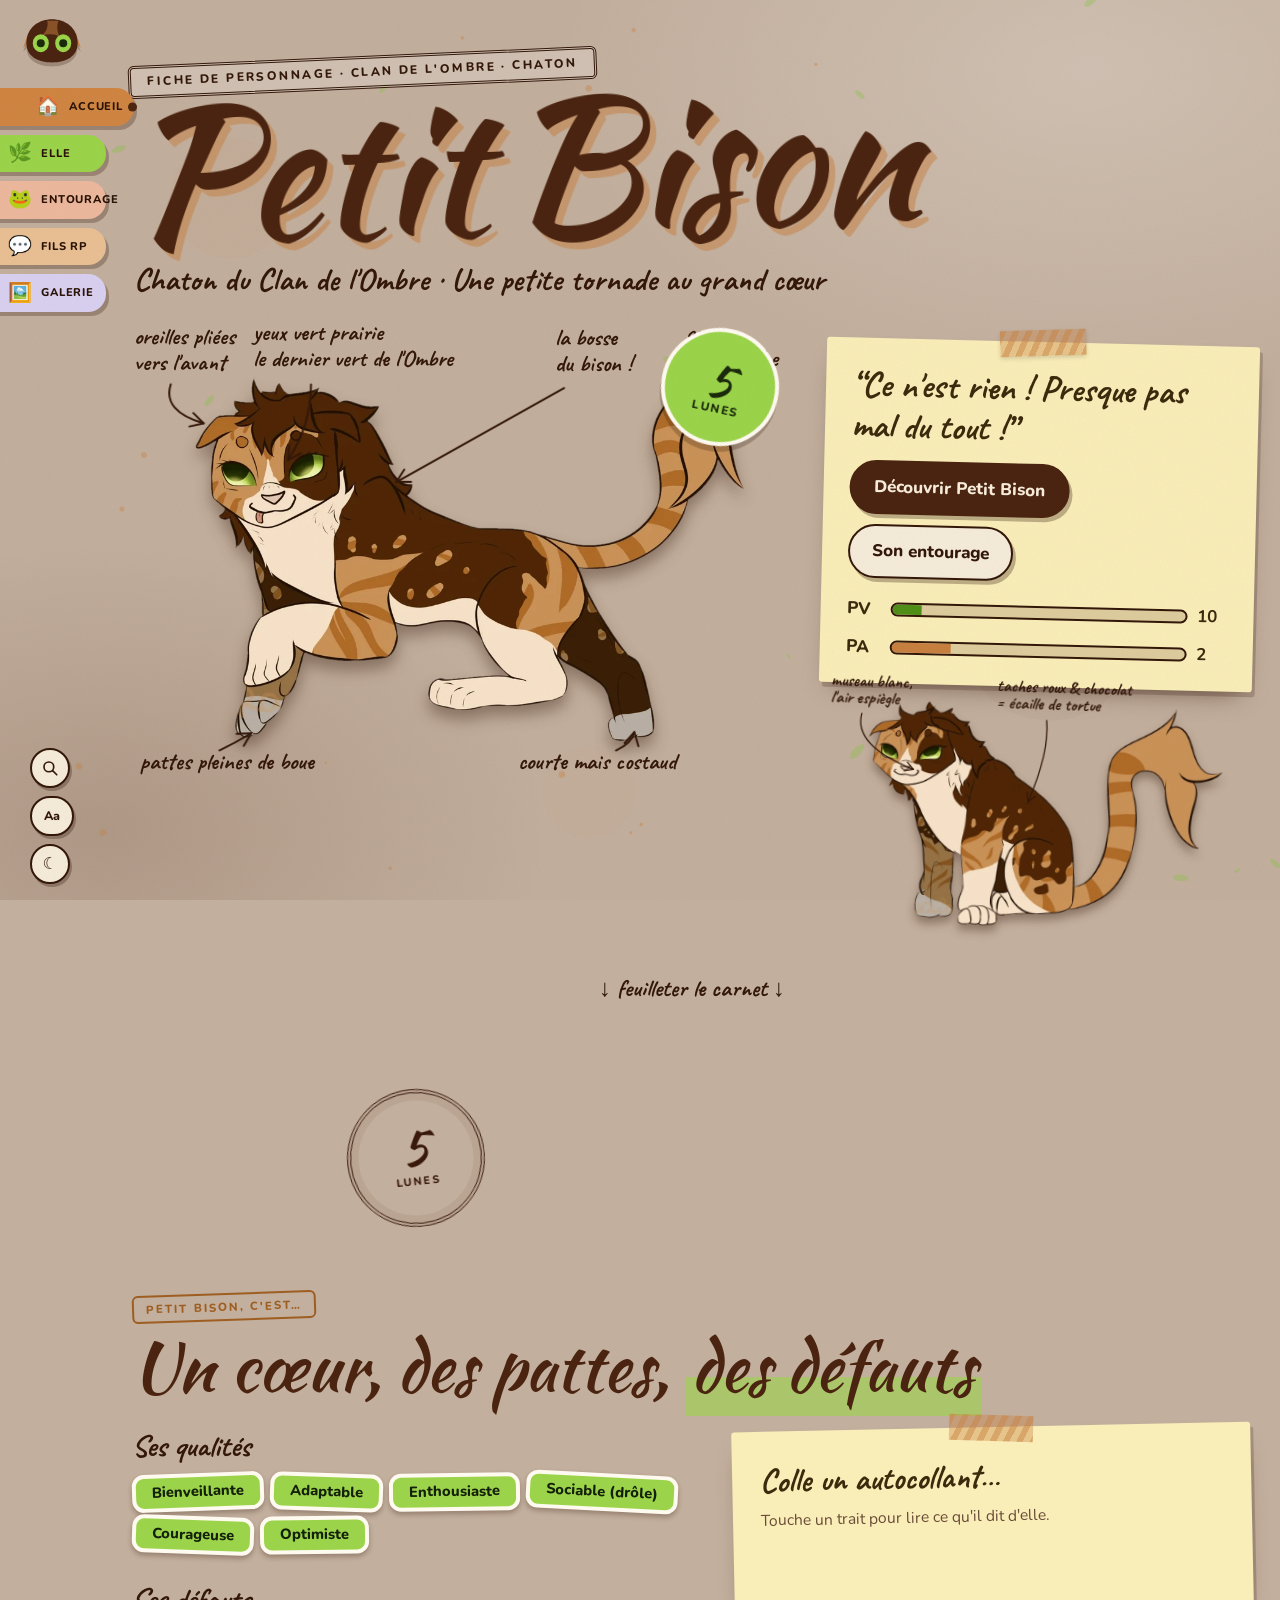
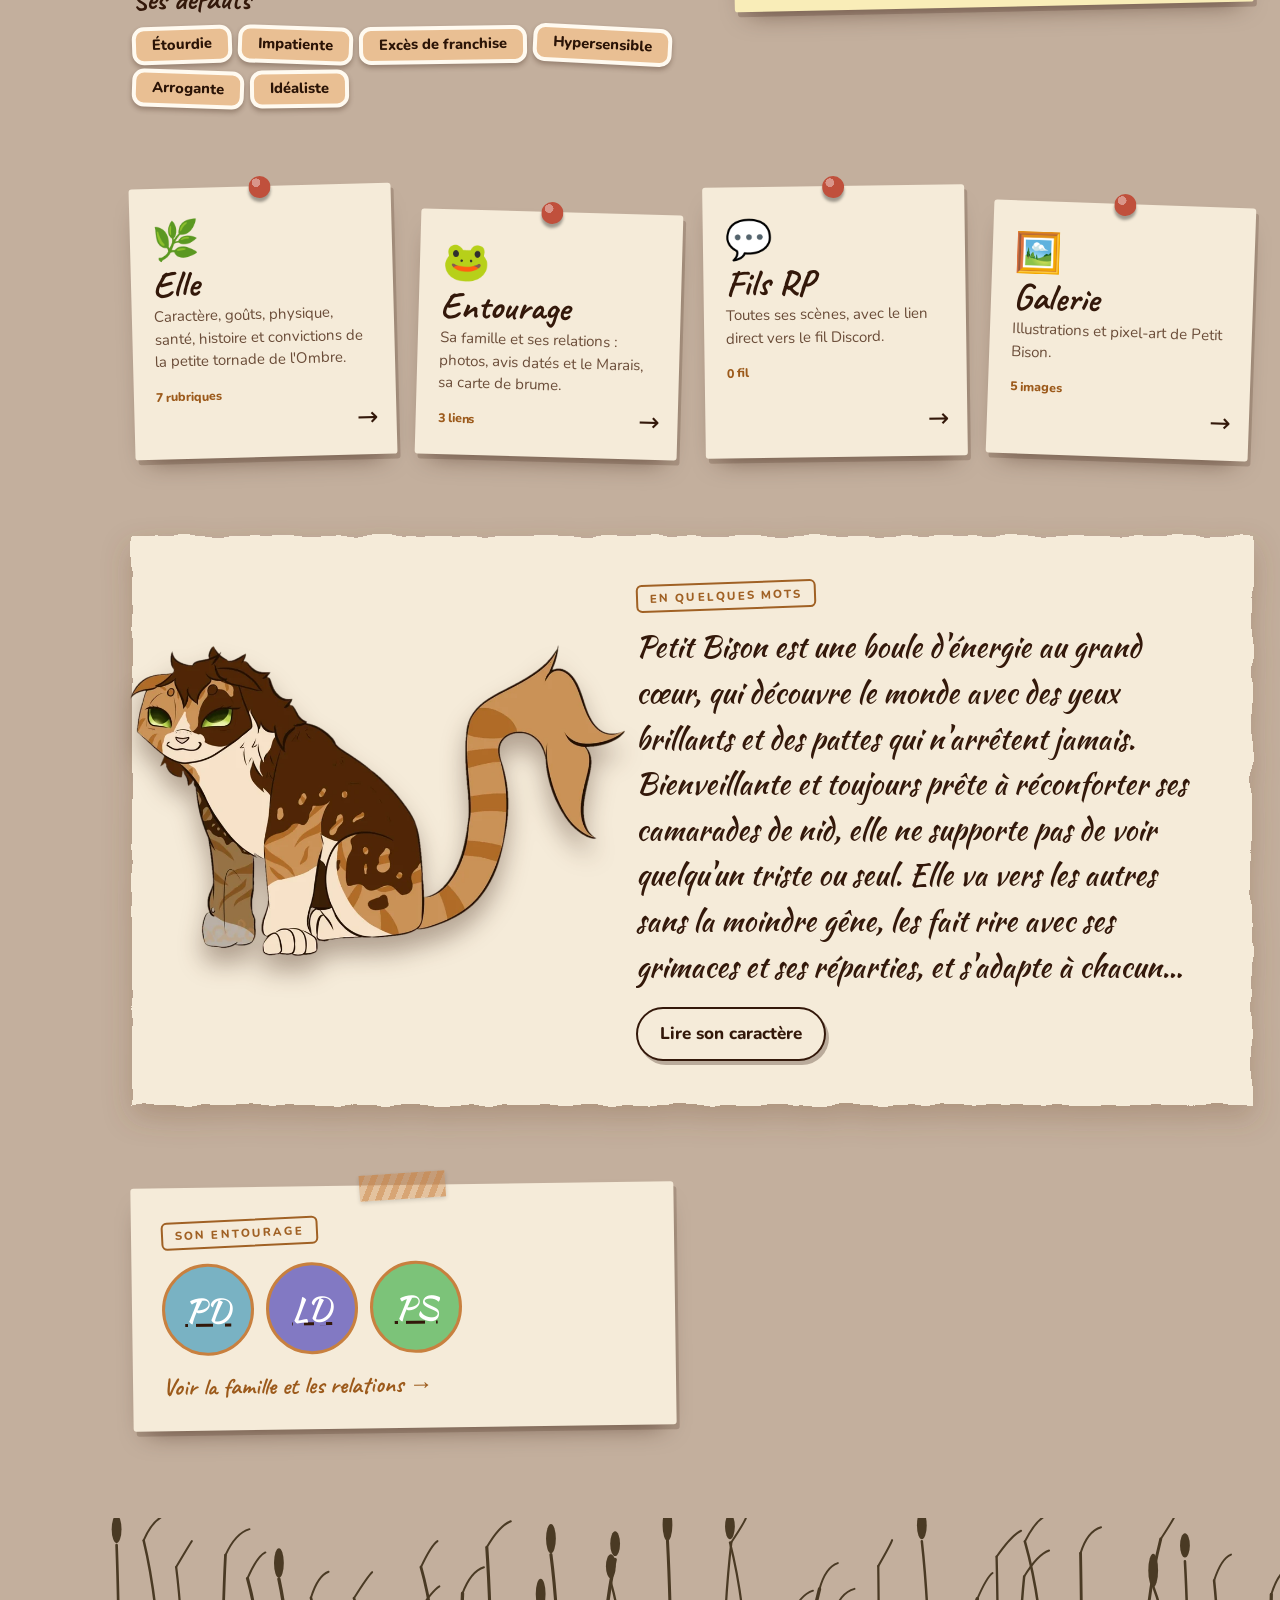
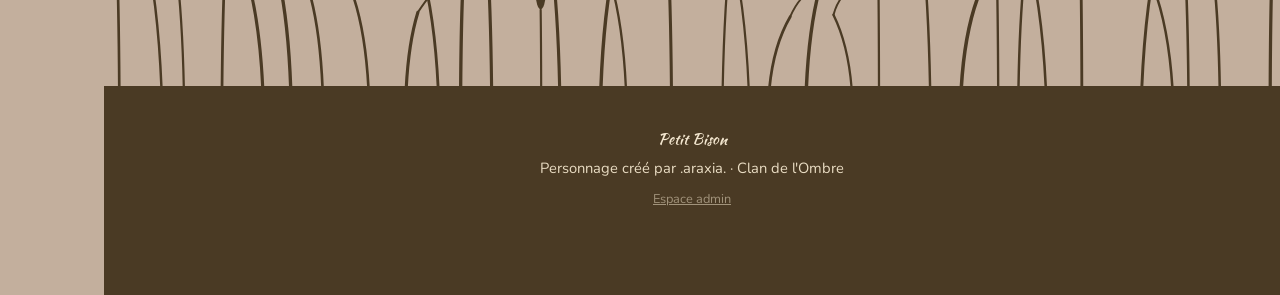
==== commit 653ddf97: "Déploiement" ====
--- a/index.html
+++ b/index.html
@@ -15,7 +15,7 @@
   <link rel="preload" href="assets/fonts/caveat.woff2" as="font" type="font/woff2" crossorigin>
   <link rel="preload" href="assets/fonts/nunito.woff2" as="font" type="font/woff2" crossorigin>
   <link rel="preload" as="image" href="assets/bison-saute.webp" fetchpriority="high">
-  <link rel="stylesheet" href="css/site.css?v=mw18znns">
+  <link rel="stylesheet" href="css/site.css?v=mw1a0wy9">
   <script>try{var t=localStorage.getItem("pb-theme");if(t)document.documentElement.dataset.theme=t}catch(e){}</script>
 </head>
 <body>
@@ -77,12 +77,13 @@
     <p class="search-help"><kbd>↑</kbd> <kbd>↓</kbd> choisir · <kbd>Entrée</kbd> ouvrir · <kbd>Échap</kbd> fermer</p>
   </dialog>
 
-  <script src="js/outils.js?v=mw18znns"></script>
-  <script src="js/config.js?v=mw18znns"></script>
-  <script src="js/content.js?v=mw18znns"></script>
-  <script src="js/ambiance.js?v=mw18znns" defer></script>
-  <script src="js/liens.js?v=mw18znns" defer></script>
-  <script src="js/recits.js?v=mw18znns" defer></script>
-  <script src="js/site.js?v=mw18znns" defer></script>
+  <script src="js/outils.js?v=mw1a0wy9"></script>
+  <script src="js/config.js?v=mw1a0wy9"></script>
+  <script src="js/content.js?v=mw1a0wy9"></script>
+  <script src="js/ambiance.js?v=mw1a0wy9" defer></script>
+  <script src="js/liens.js?v=mw1a0wy9" defer></script>
+  <script src="js/recits.js?v=mw1a0wy9" defer></script>
+  <script src="js/marais.js?v=mw1a0wy9" defer></script>
+  <script src="js/site.js?v=mw1a0wy9" defer></script>
 </body>
 </html>
--- a/css/site.css
+++ b/css/site.css
@@ -288,34 +288,6 @@
 .polaroid { display: block; padding: 14px 14px 10px; border-radius: 6px; background: var(--paper); text-decoration: none; box-shadow: var(--shadow); border: 1px solid var(--line); transform: perspective(900px) rotate(var(--r, 0deg)) rotateX(var(--rx, 0deg)) rotateY(var(--ry, 0deg)); }
 .polaroid:hover { --r: 0deg; z-index: 2; }
 .pol-body { padding: 10px 2px 4px; } .pol-body h3 { margin: 0; font-size: 1.55rem; line-height: 1.15; } .pol-body p { margin: 0 0 6px; }
-.tablewrap { overflow-x: auto; border-radius: 18px; border: 1.5px solid var(--card-b); background: var(--card); }
-.tbl, .heat { width: 100%; border-collapse: collapse; font-size: .9rem; }
-.tbl th, .tbl td, .heat th, .heat td { padding: 9px 12px; text-align: left; white-space: nowrap; border-bottom: 1px solid var(--line); }
-.tbl thead button { background: none; border: 0; cursor: pointer; font-weight: 800; font-size: .72rem; letter-spacing: .1em; text-transform: uppercase; color: var(--soft); padding: 0; }
-.tbl thead button.on { color: var(--orange-d); }
-.tbl tbody tr { cursor: pointer; transition: background .2s; } .tbl tbody tr:hover { background: rgba(155, 212, 74, .13); }
-.tbl tr.is-dead td { opacity: .7; } .tbl small { color: var(--soft); }
-.heat th { font-size: .72rem; color: var(--soft); text-align: center; } .heat tbody th { text-align: left; position: sticky; left: 0; background: var(--paper); font-size: .88rem; }
-.heat td { text-align: center; padding: 6px 8px; font-size: .8rem; }
-.hc-pos { background: rgba(90, 154, 31, calc(.14 + var(--n) * .16)); } .hc-neg { background: rgba(110, 125, 140, calc(.14 + var(--n) * .16)); }
-.hc-neutre { background: rgba(196, 176, 160, .3); } .hc-respect { background: rgba(200, 128, 63, .32); } .hc-mort { background: rgba(122, 90, 68, .3); }
-.chart { padding: 14px 14px 10px; border-radius: 18px; border: 1.5px solid var(--card-b); background: var(--card); }
-.chart svg { width: 100%; height: auto; display: block; }
-.chart .grid { stroke: var(--line); } .chart .zero { stroke: var(--soft); stroke-dasharray: 2 5; } .chart .now { stroke: var(--orange); stroke-dasharray: 3 4; } .now-l { fill: var(--orange-d) !important; }
-.chart .lab, .const .lab { fill: var(--soft); font: 700 11px "Nunito", sans-serif; }
-.ln { transition: opacity .3s; } .ln.off { opacity: 0; pointer-events: none; }
-.ln .curve { fill: none; stroke: var(--c); stroke-width: 3; stroke-linejoin: round; stroke-linecap: round; } .ln .curve.dashed { stroke-dasharray: 7 6; }
-.ln circle { fill: var(--c); stroke: var(--paper); stroke-width: 2; }
-.key { justify-content: center; }
-.key-i { display: inline-flex; align-items: center; gap: 6px; border: 2px solid var(--c); background: transparent; border-radius: 99px; padding: 2px 12px; font-size: .8rem; font-weight: 800; cursor: pointer; opacity: .55; transition: .2s; }
-.key-i i { width: 10px; height: 10px; border-radius: 50%; background: var(--c); } .key-i.on { opacity: 1; }
-.const { padding: 10px; border-radius: 18px; border: 1.5px solid var(--card-b); background: var(--card); }
-.const svg { width: 100%; height: auto; display: block; }
-.const .orbit { fill: none; stroke: var(--line); stroke-dasharray: 3 8; stroke-width: 1.5; } .const .ray { stroke: var(--line); stroke-width: 1.5; }
-.const .nm { fill: var(--ink); font: 800 13px "Nunito", sans-serif; paint-order: stroke; stroke: var(--bg); stroke-width: 4px; } .const .mono { fill: #fff; font: 400 20px "Kaushan Script", cursive; }
-.const .bob { animation: bobs 6s ease-in-out infinite; animation-delay: var(--d); } @keyframes bobs { 50% { transform: translateY(-6px); } }
-.const .cn { cursor: pointer; } .const .cn:hover .ring { stroke-width: 6; } .const .cn.is-dead { opacity: .6; }
-.me-halo { fill: rgba(155, 212, 74, .22); stroke: var(--eye); stroke-width: 3; } .me-nm { font-size: 20px !important; font-family: "Kaushan Script", cursive !important; }
 .tree { display: grid; gap: 10px; }
 .tier { position: relative; padding-top: 10px; } .tier + .tier::before { content: ""; position: absolute; left: 50%; top: -14px; height: 26px; width: 4px; border-radius: 3px; background: var(--stripes); opacity: .6; }
 .tier-t { text-align: center; font-size: 1.4rem; margin: 0 0 12px; color: var(--soft); }
@@ -443,7 +415,6 @@
 .bk-sep { display: flex; justify-content: center; gap: 14px; margin: 40px 0; } .bk-sep i { width: 14px; height: 11px; border-radius: 50% 40% 55% 45%; background: var(--choc); } .bk-sep i:nth-child(2) { background: var(--orange); width: 20px; height: 15px; } .bk-sep i:nth-child(3) { background: var(--eye); }
 @media (max-width: 520px) { .chap-h { padding: 20px 18px; } .care-list { grid-template-columns: 1fr; } .bk-q { padding-left: 26px; } }
 
-.hc-rs { box-shadow: inset 0 -3px 0 var(--orange); } .ln circle.rs { stroke: var(--orange); stroke-width: 3; }
 
 
 /* ==========================================================================
@@ -453,17 +424,7 @@
 .polaroid, .big-pola, .shot { background: var(--pola); }
 .polaroid { border-radius: 2px; border: 0; box-shadow: 2px 4px 0 rgba(51, 24, 10, .16), 0 14px 20px -12px rgba(51, 24, 10, .55); }
 .pol-body h3 { font: 700 1.9rem/1 var(--hand); } .pol-body p { font-size: .84rem; }
-.tablewrap, .strip, .care-now { border-radius: 4px; }
-.chart { border-radius: 4px; background: linear-gradient(var(--line) 1px, transparent 1px) 0 0/100% 34px, linear-gradient(90deg, var(--line) 1px, transparent 1px) 0 0/34px 100%, var(--card); border-color: var(--card-b); }
-.const { --cork: #c9a574; border-radius: 4px; border: 7px solid #8a5f33; background: radial-gradient(circle, rgba(74, 36, 16, .2) 0 1.5px, transparent 2.5px) 0 0/18px 18px, radial-gradient(circle at 30% 20%, rgba(255, 255, 255, .25), transparent 60%), var(--cork); box-shadow: inset 0 0 40px rgba(51, 24, 10, .35), 3px 5px 0 rgba(51, 24, 10, .2); }
-:root[data-theme="night"] .const { --cork: #5c4630; border-color: #2c1f13; }
-.const .orbit { stroke: rgba(51, 24, 10, .22); } .const .lab { fill: #4a2410; font: 700 18px var(--hand); }
-.const .ray { stroke: #b5432f; stroke-width: 2.6; stroke-linecap: round; fill: none; }
-.const .pin { fill: #c0503c; stroke: #7a2616; stroke-width: 1.5; }
-.const .nm { fill: #2c1608; stroke: var(--cork); font: 700 20px var(--hand); } .const .me-nm { font-size: 30px !important; }
-:root[data-theme="night"] .const .nm { fill: #f3e6cf; stroke: #2c1f13; } :root[data-theme="night"] .const .lab { fill: #e8c9a0; }
-.const > .muted { color: #3b1d0c; font: 700 1.2rem var(--hand); } :root[data-theme="night"] .const > .muted { color: #e8c9a0; }
-.me-halo { fill: rgba(155, 212, 74, .3); }
+.strip, .care-now { border-radius: 4px; }
 .fnode { border: 0; border-radius: 3px; background: var(--paper2); box-shadow: 2px 4px 0 rgba(51, 24, 10, .16), 0 12px 16px -12px rgba(51, 24, 10, .5); }
 .fnode strong { font: 700 1.7rem/1 var(--hand); } .fnode.me { background: rgba(155, 212, 74, .32); outline: 3px dashed var(--eye); outline-offset: -6px; }
 .tier + .tier::before { border-left: 4px dotted var(--orange); background: none; width: 0; }
@@ -496,3 +457,59 @@
   .page::before, .scrap::before { filter: drop-shadow(0 10px 12px rgba(51, 24, 10, .35)); }
   .fil { padding-right: 24px; } .fil::after { display: none; }
 }
+
+/* ---------- Le Marais : les relations comme un marais de brume ---------- */
+.marais { display: grid; grid-template-columns: minmax(0, 1fr) 300px; gap: 30px; align-items: start; margin-top: 10px; }
+.marais-scene { --w1: #bfd3b4; --w3: #6d8f86; --pad: #62973a; position: relative; margin: 0; padding: 12px 12px 6px; background: var(--pola); border-radius: 2px; rotate: -.5deg; box-shadow: 2px 4px 0 rgba(51, 24, 10, .16), 0 16px 24px -14px rgba(51, 24, 10, .6); }
+:root[data-theme="night"] .marais-scene { --w1: #2d4034; --w3: #14201b; --pad: #4c7a2c; }
+.marais-scene svg { display: block; width: 100%; height: auto; }
+.marais-scene figcaption { text-align: center; font: 700 1.5rem var(--hand); padding: 6px 0 2px; }
+.zone { fill: rgba(255, 255, 255, .06); stroke: rgba(255, 255, 255, .34); stroke-width: 2; stroke-dasharray: 4 10; }
+.z-nid { fill: rgba(255, 255, 255, .2); } .z-camp { fill: rgba(255, 255, 255, .09); }
+.zl { font: 700 26px var(--hand); fill: rgba(255, 255, 255, .78); }
+.stones { fill: none; stroke: #f5ecd6; stroke-width: 7; stroke-linecap: round; stroke-dasharray: .1 17; transition: opacity .6s; }
+.drift { opacity: .5; animation: mdrift 42s ease-in-out infinite alternate; } .drift.d2 { opacity: .42; animation-duration: 58s; animation-direction: alternate-reverse; }
+@keyframes mdrift { to { transform: translateX(110px); } }
+.log-b { fill: #7a5a36; stroke: #4a2f16; stroke-width: 3; } .moss { fill: #6a9a30; }
+.pad { cursor: pointer; outline: none; }
+.pad-in { transform-box: fill-box; transform-origin: 50% 85%; transition: transform .6s var(--bounce), opacity .5s; }
+.pad:not(.met) { pointer-events: none; } .pad:not(.met) .pad-in { opacity: 0; transform: scale(.4); }
+.pad:hover .pad-in, .pad:focus-visible .pad-in, .pad.sel .pad-in { transform: translateY(-5px) scale(1.07); }
+.pshadow { fill: rgba(0, 0, 0, .24); } .leaf { fill: var(--pad); stroke: #3f6a1a; stroke-width: 2.5; } .notch { fill: var(--w1); opacity: .9; } .vein { stroke: rgba(255, 255, 255, .24); stroke-width: 2; fill: none; }
+.ph-ring { fill: none; stroke: #fffaf0; stroke-width: 5; transition: stroke .3s; } .pad.sel .ph-ring { stroke: var(--eye-l); }
+.marais .mono { fill: #fff; font: 400 26px var(--script); }
+.marais .nm { font: 700 25px var(--hand); fill: #1f2a14; paint-order: stroke; stroke: rgba(255, 250, 235, .9); stroke-width: 5px; stroke-linejoin: round; }
+:root[data-theme="night"] .marais .nm { fill: #f3e6cf; stroke: rgba(10, 16, 12, .9); }
+.marais .me-nm { font: 400 32px var(--script); }
+.fr, .sq { transform-box: fill-box; transform-origin: 50% 100%; transform: scale(0); transition: transform .5s var(--bounce); }
+.fr .e, .sq .e { font-size: 30px; animation: hopfr 2.8s ease-in-out infinite; animation-delay: var(--d); } .sq .e { font-size: 27px; }
+@keyframes hopfr { 0%, 70%, 100% { transform: translateY(0); } 82% { transform: translateY(-10px); } }
+.pad[data-fr="1"] .f1, .pad[data-fr="2"] .f1, .pad[data-fr="2"] .f2, .pad[data-fr="3"] .f1, .pad[data-fr="3"] .f2, .pad[data-fr="3"] .f3,
+.pad[data-sq="1"] .s1, .pad[data-sq="2"] .s1, .pad[data-sq="2"] .s2, .pad[data-sq="3"] .s1, .pad[data-sq="3"] .s2, .pad[data-sq="3"] .s3 { transform: scale(1); }
+.bison, .star { font-size: 28px; opacity: 0; transition: opacity .5s; } .pad[data-rs="1"] .bison { opacity: 1; } .pad.dead .star { opacity: 1; animation: twinkle 2.2s ease-in-out infinite; }
+@keyframes twinkle { 50% { opacity: .35; } }
+.pad.dead .lily, .pad.dead image { filter: grayscale(1); opacity: .6; }
+.mist { pointer-events: none; opacity: calc(var(--fog, .2) * (1 - var(--rv, 0) * .93)); transition: opacity .8s ease; }
+#splash { fill: none; stroke: #fff; stroke-width: 4; opacity: 0; transform-box: fill-box; transform-origin: center; pointer-events: none; }
+#splash.go { animation: splash .8s ease-out; } @keyframes splash { from { opacity: .95; transform: scale(.4); } to { opacity: 0; transform: scale(5); } }
+#mcat { image-rendering: pixelated; cursor: pointer; filter: drop-shadow(0 5px 3px rgba(0, 0, 0, .35)); }
+.marais-note { position: sticky; top: 24px; padding: 28px 22px 20px; background: var(--postit); color: #3b2a0c; border-radius: 3px; rotate: 1.2deg; box-shadow: 3px 5px 0 rgba(51, 24, 10, .2), var(--shadow); }
+:root[data-theme="night"] .marais-note { color: var(--ink); }
+.marais-note h3 { margin: 0; font: 700 2rem/1 var(--hand); } .marais-note p { margin: 8px 0; font-size: .95rem; }
+.mn-head { display: flex; gap: 12px; align-items: center; } .mn-avis { display: flex; align-items: center; gap: 8px; flex-wrap: wrap; } .mn-avis > span:first-child { font-size: .7rem; letter-spacing: .12em; text-transform: uppercase; font-weight: 800; }
+.mn-txt { padding: 10px 14px; border-left: 4px solid var(--eye); background: rgba(255, 255, 255, .35); border-radius: 0 8px 8px 0; }
+.hops { list-style: none; display: flex; flex-wrap: wrap; gap: 6px; padding: 0; margin: 12px 0; }
+.hops li { padding: 3px 12px; border-radius: 50% / 60%; background: #86b455; color: #10200a; font-weight: 800; font-size: .82rem; opacity: .45; transition: opacity .3s; } .hops li.on { opacity: 1; } .hops li b { margin-right: 4px; }
+.hops.big { gap: 16px; margin: 18px 0 26px; max-width: 820px; }
+.hops.big li { display: flex; flex-direction: column; align-items: center; min-width: 118px; padding: 12px 22px; opacity: 1; font-size: .9rem; box-shadow: 0 5px 0 rgba(51, 24, 10, .2); }
+.hops.big li span { font-size: 1.6rem; line-height: 1.2; } .hops.big small { font-weight: 700; opacity: .8; }
+.moon-bar { display: flex; align-items: center; gap: 18px; flex-wrap: wrap; margin: 24px 0 8px; }
+.moon-track { position: relative; flex: 1; min-width: 220px; padding-top: 38px; }
+.moon-cat { position: absolute; top: 0; left: 0; image-rendering: pixelated; transition: left .5s var(--ease); pointer-events: none; }
+#mrange { -webkit-appearance: none; appearance: none; display: block; width: 100%; height: 16px; border-radius: 99px; border: 2.5px solid var(--ink); background: linear-gradient(90deg, var(--eye-l) var(--p, 100%), var(--sand) var(--p, 100%)); cursor: pointer; }
+#mrange::-webkit-slider-thumb { -webkit-appearance: none; width: 30px; height: 30px; border-radius: 50%; background: var(--orange); border: 3px solid var(--ink); box-shadow: 0 3px 0 rgba(0, 0, 0, .3); cursor: grab; }
+#mrange::-moz-range-thumb { width: 26px; height: 26px; border-radius: 50%; background: var(--orange); border: 3px solid var(--ink); cursor: grab; }
+.moon-out { font: 700 1.8rem var(--hand); min-width: 170px; text-align: right; }
+.marais-legend { margin-top: 16px; }
+@media (max-width: 900px) { .marais { grid-template-columns: 1fr; } .marais-note { position: static; rotate: 0deg; } .moon-out { text-align: left; } }
+@media (prefers-reduced-motion: reduce) { .fr .e, .sq .e, .drift { animation: none; } }
